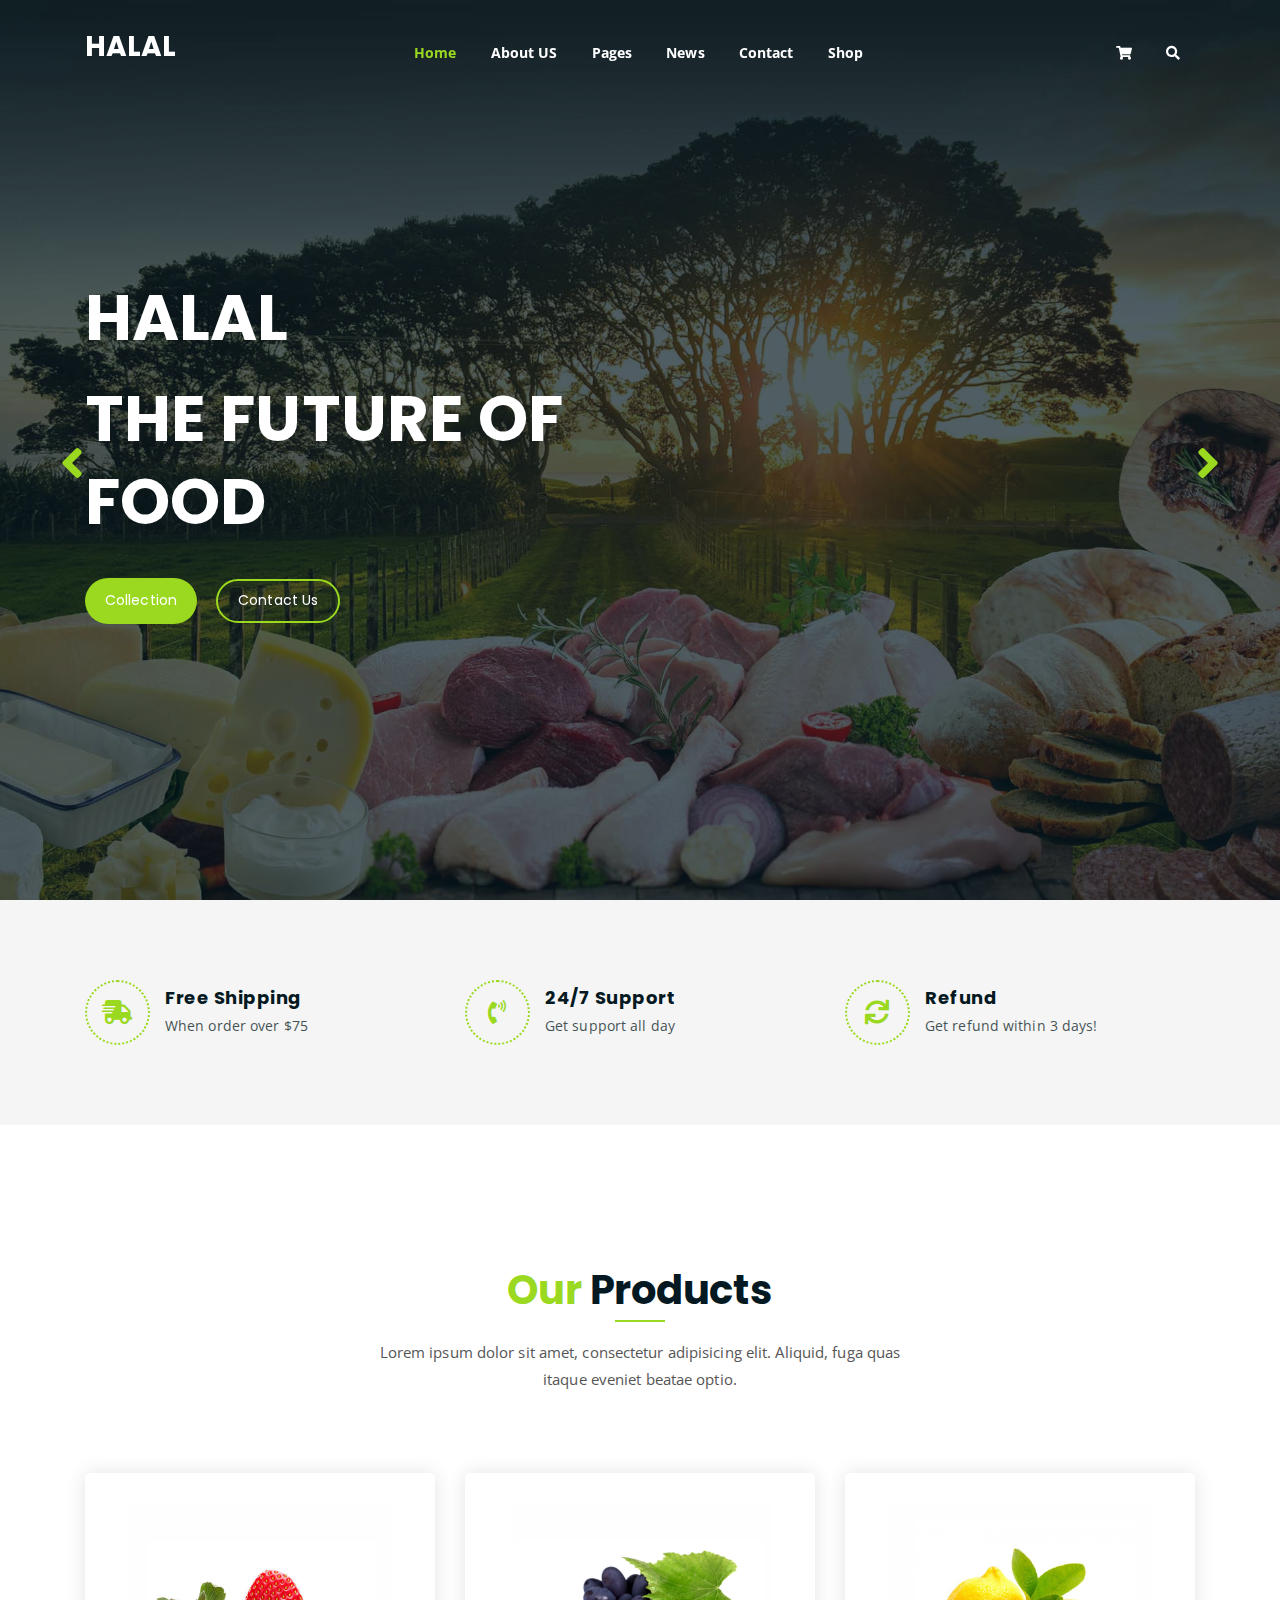
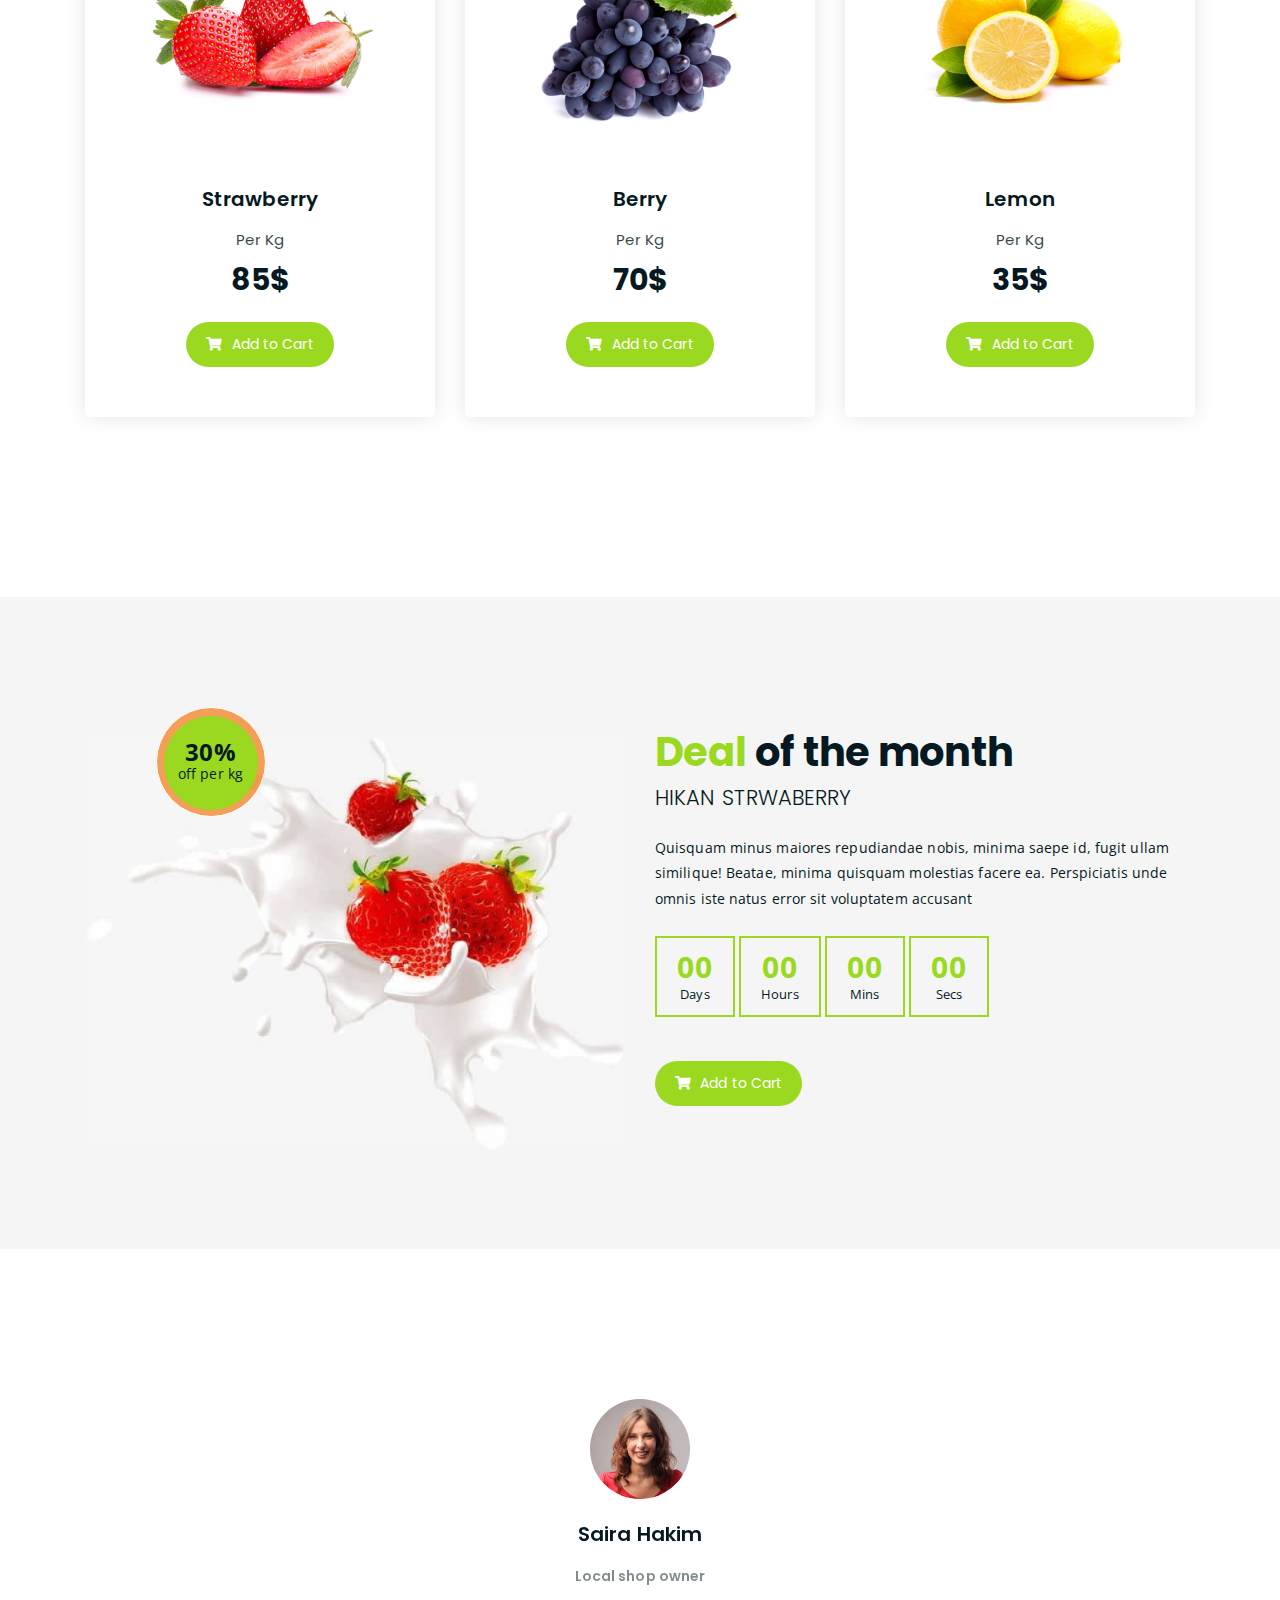
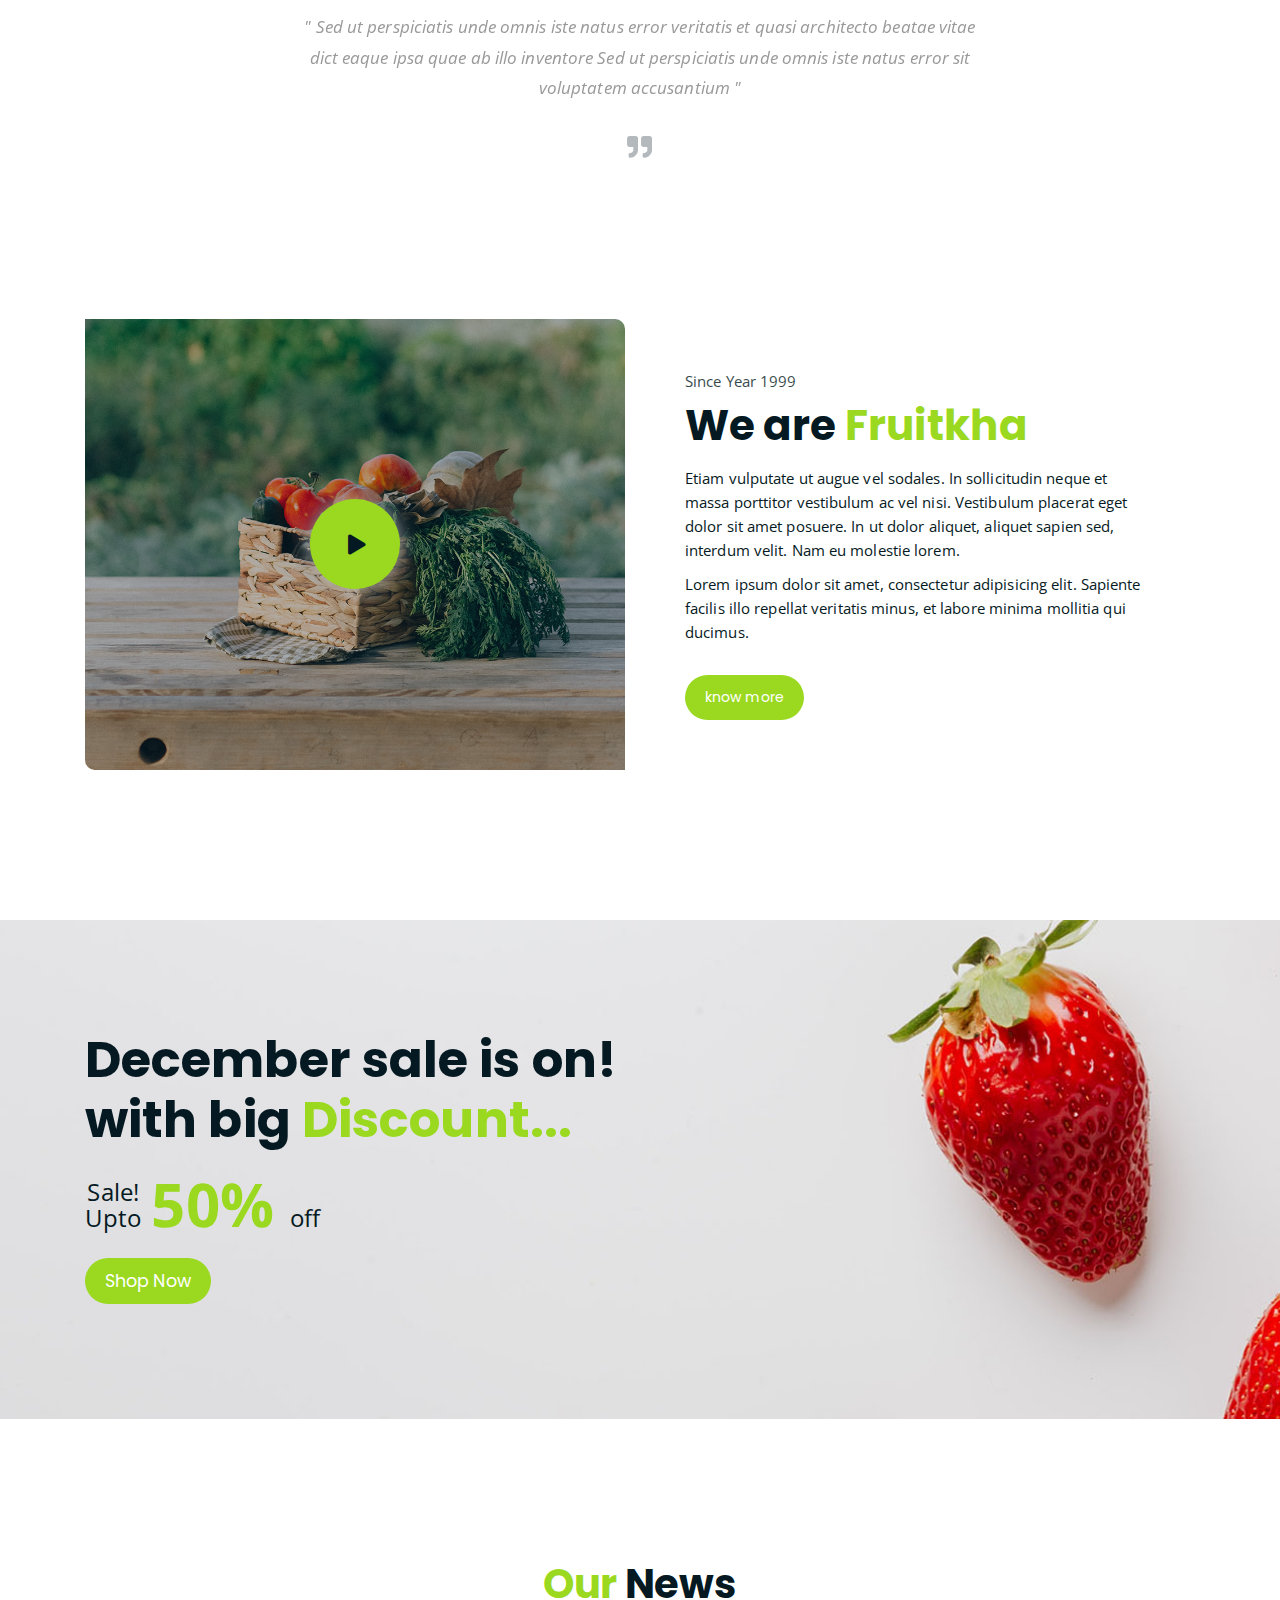
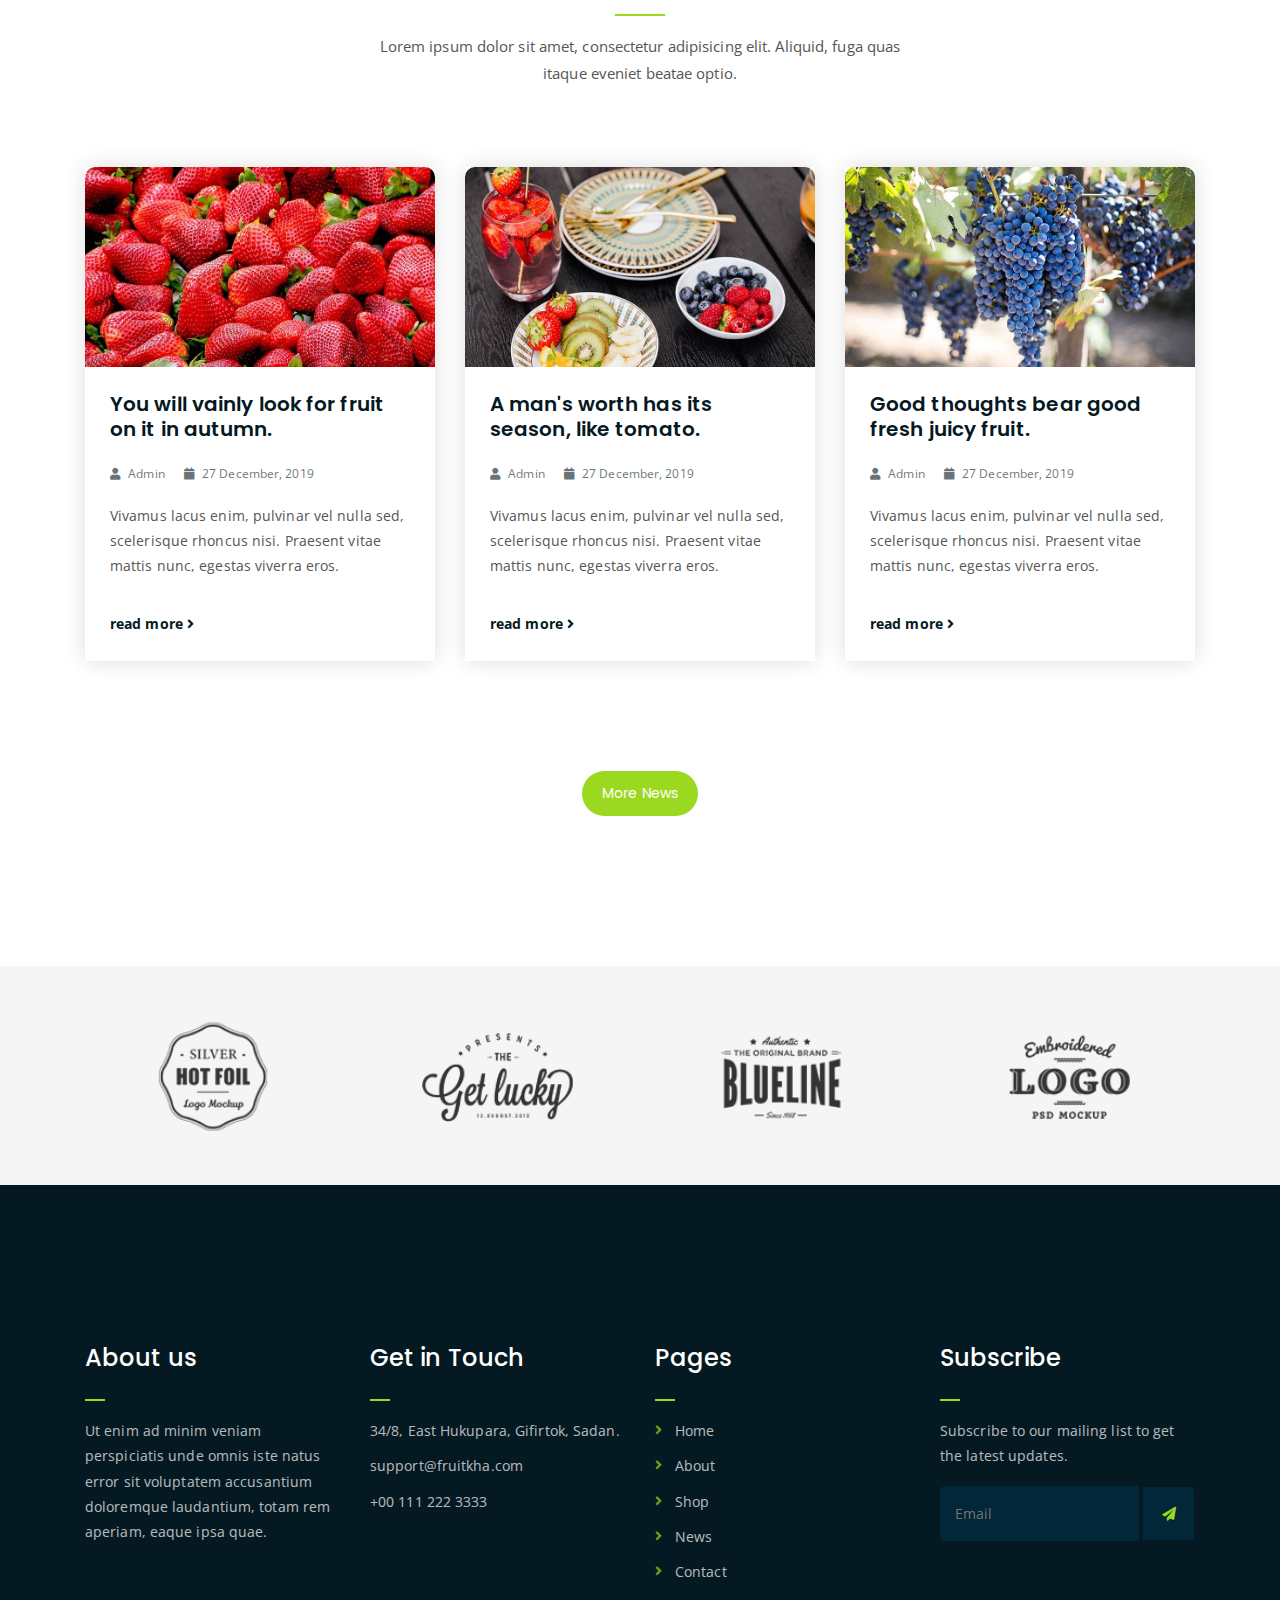
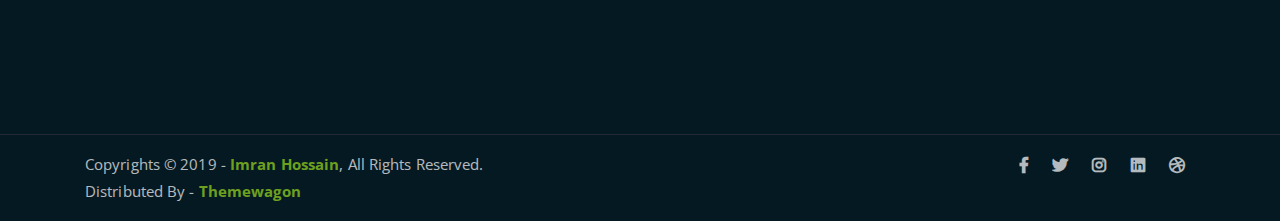
==== index.html @ 50faf957 "index changes" ====
<!DOCTYPE html>
<html lang="en">
<head>
	<meta charset="UTF-8">
	<meta http-equiv="X-UA-Compatible" content="IE=edge">
	<meta name="viewport" content="width=device-width, initial-scale=1">
	<meta name="description" content="Responsive Bootstrap4 Shop Template, Created by Imran Hossain from https://imransdesign.com/">

	<!-- title -->
	<title>ICCV</title>

	<!-- favicon -->
	<link rel="shortcut icon" type="image/png" href="assets/img/favicon.png">
	<!-- google font -->
	<link href="https://fonts.googleapis.com/css?family=Open+Sans:300,400,700" rel="stylesheet">
	<link href="https://fonts.googleapis.com/css?family=Poppins:400,700&display=swap" rel="stylesheet">
	<!-- fontawesome -->
	<link rel="stylesheet" href="assets/css/all.min.css">
	<!-- bootstrap -->
	<link rel="stylesheet" href="assets/bootstrap/css/bootstrap.min.css">
	<!-- owl carousel -->
	<link rel="stylesheet" href="assets/css/owl.carousel.css">
	<!-- magnific popup -->
	<link rel="stylesheet" href="assets/css/magnific-popup.css">
	<!-- animate css -->
	<link rel="stylesheet" href="assets/css/animate.css">
	<!-- mean menu css -->
	<link rel="stylesheet" href="assets/css/meanmenu.min.css">
	<!-- main style -->
	<link rel="stylesheet" href="assets/css/main.css">
	<!-- responsive -->
	<link rel="stylesheet" href="assets/css/responsive.css">

</head>
<body>
	
	<!--PreLoader-->
    <div class="loader">
        <div class="loader-inner">
            <div class="circle"></div>
        </div>
    </div>
    <!--PreLoader Ends-->
	
	<!-- header -->
	<div class="top-header-area" id="sticker">
		<div class="container">
			<div class="row">
				<div class="col-lg-12 col-sm-12 text-center">
					<div class="main-menu-wrap">
						<!-- logo -->
						<div class="site-logo">
							<a href="index.html">
								<!-- <img src="assets/img/logo.png" alt=""> -->
								<h3 class="text-white">HALAL</h3>
							</a>
						</div>
						<!-- logo -->

						<!-- menu start -->
						<nav class="main-menu">
							<ul>
								<li class="current-list-item"><a href="#">Home</a>
									<!-- <ul class="sub-menu">
										<li><a href="index.html">Static Home</a></li>
										<li><a href="index_2.html">Slider Home</a></li>
									</ul> -->
								</li>
								<li><a href="about.html">About US</a></li>
								<li><a href="#">Pages</a>
									<ul class="sub-menu">
										<li><a href="404.html">404 page</a></li>
										<li><a href="about.html">About</a></li>
										<li><a href="cart.html">Cart</a></li>
										<li><a href="checkout.html">Check Out</a></li>
										<li><a href="contact.html">Contact</a></li>
										<li><a href="news.html">News</a></li>
										<li><a href="shop.html">Shop</a></li>
									</ul>
								</li>
								<li><a href="news.html">News</a>
									<ul class="sub-menu">
										<li><a href="news.html">News</a></li>
										<li><a href="single-news.html">Single News</a></li>
									</ul>
								</li>
								<li><a href="contact.html">Contact</a></li>
								<li><a href="shop.html">Shop</a>
									<ul class="sub-menu">
										<li><a href="shop.html">Shop</a></li>
										<li><a href="checkout.html">Check Out</a></li>
										<li><a href="single-product.html">Single Product</a></li>
										<li><a href="cart.html">Cart</a></li>
									</ul>
								</li>
								<li>
									<div class="header-icons">
										<a class="shopping-cart" href="cart.html"><i class="fas fa-shopping-cart"></i></a>
										<a class="mobile-hide search-bar-icon" href="#"><i class="fas fa-search"></i></a>
									</div>
								</li>
							</ul>
						</nav>
						<a class="mobile-show search-bar-icon" href="#"><i class="fas fa-search"></i></a>
						<div class="mobile-menu"></div>
						<!-- menu end -->
					</div>
				</div>
			</div>
		</div>
	</div>
	<!-- end header -->
	
	<!-- search area -->
	<div class="search-area">
		<div class="container">
			<div class="row">
				<div class="col-lg-12">
					<span class="close-btn"><i class="fas fa-window-close"></i></span>
					<div class="search-bar">
						<div class="search-bar-tablecell">
							<h3>Search For:</h3>
							<input type="text" placeholder="Keywords">
							<button type="submit">Search <i class="fas fa-search"></i></button>
						</div>
					</div>
				</div>
			</div>
		</div>
	</div>
	<!-- end search area -->

	<!-- home page slider -->
	<div class="homepage-slider">
		<!-- single home slider -->
		<div class="single-homepage-slider sl1">

			<div class="container">

				<div class="row">
					<div class="col-md-12 col-lg-7 offset-lg-1 offset-xl-0">
						<div class="hero-text">
							<div class="hero-text-tablecell">
								<h1>HALAL</h1>
								<h1>THE FUTURE OF FOOD</h1>
								<div class="hero-btns">
									<a href="shop.html" class="boxed-btn"> Collection</a>
									<a href="contact.html" class="bordered-btn">Contact Us</a>
								</div>
							</div>
						</div>
					</div>
				</div>
			</div>
		</div>
		<!-- single home slider -->
		<div class="single-homepage-slider homepage-bg-2">
			<div class="container">
				<div class="row">
					<div class="col-lg-10 offset-lg-1 text-center">
						<div class="hero-text">
							<div class="hero-text-tablecell">
								<p class="subtitle">Fresh Everyday</p>
								<h1>100% Organic Collection</h1>
								<div class="hero-btns">
									<a href="shop.html" class="boxed-btn">Visit Shop</a>
									<a href="contact.html" class="bordered-btn">Contact Us</a>
								</div>
							</div>
						</div>
					</div>
				</div>
			</div>
		</div>
		<!-- single home slider -->
		<div class="single-homepage-slider homepage-bg-3">
			<div class="container">
				<div class="row">
					<div class="col-lg-10 offset-lg-1 text-right">
						<div class="hero-text">
							<div class="hero-text-tablecell">
								<p class="subtitle">Mega Sale Going On!</p>
								<h1>Get December Discount</h1>
								<div class="hero-btns">
									<a href="shop.html" class="boxed-btn">Visit Shop</a>
									<a href="contact.html" class="bordered-btn">Contact Us</a>
								</div>
							</div>
						</div>
					</div>
				</div>
			</div>
		</div>
	</div>
	<!-- end home page slider -->

	<!-- features list section -->
	<div class="list-section pt-80 pb-80">
		<div class="container">

			<div class="row">
				<div class="col-lg-4 col-md-6 mb-4 mb-lg-0">
					<div class="list-box d-flex align-items-center">
						<div class="list-icon">
							<i class="fas fa-shipping-fast"></i>
						</div>
						<div class="content">
							<h3>Free Shipping</h3>
							<p>When order over $75</p>
						</div>
					</div>
				</div>
				<div class="col-lg-4 col-md-6 mb-4 mb-lg-0">
					<div class="list-box d-flex align-items-center">
						<div class="list-icon">
							<i class="fas fa-phone-volume"></i>
						</div>
						<div class="content">
							<h3>24/7 Support</h3>
							<p>Get support all day</p>
						</div>
					</div>
				</div>
				<div class="col-lg-4 col-md-6">
					<div class="list-box d-flex justify-content-start align-items-center">
						<div class="list-icon">
							<i class="fas fa-sync"></i>
						</div>
						<div class="content">
							<h3>Refund</h3>
							<p>Get refund within 3 days!</p>
						</div>
					</div>
				</div>
			</div>

		</div>
	</div>
	<!-- end features list section -->

	<!-- product section -->
	<div class="product-section mt-150 mb-150">
		<div class="container">
			<div class="row">
				<div class="col-lg-8 offset-lg-2 text-center">
					<div class="section-title">	
						<h3><span class="orange-text">Our</span> Products</h3>
						<p>Lorem ipsum dolor sit amet, consectetur adipisicing elit. Aliquid, fuga quas itaque eveniet beatae optio.</p>
					</div>
				</div>
			</div>

			<div class="row">
				<div class="col-lg-4 col-md-6 text-center">
					<div class="single-product-item">
						<div class="product-image">
							<a href="single-product.html"><img src="assets/img/products/product-img-1.jpg" alt=""></a>
						</div>
						<h3>Strawberry</h3>
						<p class="product-price"><span>Per Kg</span> 85$ </p>
						<a href="cart.html" class="cart-btn"><i class="fas fa-shopping-cart"></i> Add to Cart</a>
					</div>
				</div>
				<div class="col-lg-4 col-md-6 text-center">
					<div class="single-product-item">
						<div class="product-image">
							<a href="single-product.html"><img src="assets/img/products/product-img-2.jpg" alt=""></a>
						</div>
						<h3>Berry</h3>
						<p class="product-price"><span>Per Kg</span> 70$ </p>
						<a href="cart.html" class="cart-btn"><i class="fas fa-shopping-cart"></i> Add to Cart</a>
					</div>
				</div>
				<div class="col-lg-4 col-md-6 offset-md-3 offset-lg-0 text-center">
					<div class="single-product-item">
						<div class="product-image">
							<a href="single-product.html"><img src="assets/img/products/product-img-3.jpg" alt=""></a>
						</div>
						<h3>Lemon</h3>
						<p class="product-price"><span>Per Kg</span> 35$ </p>
						<a href="cart.html" class="cart-btn"><i class="fas fa-shopping-cart"></i> Add to Cart</a>
					</div>
				</div>
			</div>
		</div>
	</div>
	<!-- end product section -->

	<!-- cart banner section -->
	<section class="cart-banner pt-100 pb-100">
    	<div class="container">
        	<div class="row clearfix">
            	<!--Image Column-->
            	<div class="image-column col-lg-6">
                	<div class="image">
                    	<div class="price-box">
                        	<div class="inner-price">
                                <span class="price">
                                    <strong>30%</strong> <br> off per kg
                                </span>
                            </div>
                        </div>
                    	<img src="assets/img/a.jpg" alt="">
                    </div>
                </div>
                <!--Content Column-->
                <div class="content-column col-lg-6">
					<h3><span class="orange-text">Deal</span> of the month</h3>
                    <h4>Hikan Strwaberry</h4>
                    <div class="text">Quisquam minus maiores repudiandae nobis, minima saepe id, fugit ullam similique! Beatae, minima quisquam molestias facere ea. Perspiciatis unde omnis iste natus error sit voluptatem accusant</div>
                    <!--Countdown Timer-->
                    <div class="time-counter"><div class="time-countdown clearfix" data-countdown="2020/2/01"><div class="counter-column"><div class="inner"><span class="count">00</span>Days</div></div> <div class="counter-column"><div class="inner"><span class="count">00</span>Hours</div></div>  <div class="counter-column"><div class="inner"><span class="count">00</span>Mins</div></div>  <div class="counter-column"><div class="inner"><span class="count">00</span>Secs</div></div></div></div>
                	<a href="cart.html" class="cart-btn mt-3"><i class="fas fa-shopping-cart"></i> Add to Cart</a>
                </div>
            </div>
        </div>
    </section>
    <!-- end cart banner section -->

	<!-- testimonail-section -->
	<div class="testimonail-section mt-150 mb-150">
		<div class="container">
			<div class="row">
				<div class="col-lg-10 offset-lg-1 text-center">
					<div class="testimonial-sliders">
						<div class="single-testimonial-slider">
							<div class="client-avater">
								<img src="assets/img/avaters/avatar1.png" alt="">
							</div>
							<div class="client-meta">
								<h3>Saira Hakim <span>Local shop owner</span></h3>
								<p class="testimonial-body">
									" Sed ut perspiciatis unde omnis iste natus error veritatis et  quasi architecto beatae vitae dict eaque ipsa quae ab illo inventore Sed ut perspiciatis unde omnis iste natus error sit voluptatem accusantium "
								</p>
								<div class="last-icon">
									<i class="fas fa-quote-right"></i>
								</div>
							</div>
						</div>
						<div class="single-testimonial-slider">
							<div class="client-avater">
								<img src="assets/img/avaters/avatar2.png" alt="">
							</div>
							<div class="client-meta">
								<h3>David Niph <span>Local shop owner</span></h3>
								<p class="testimonial-body">
									" Sed ut perspiciatis unde omnis iste natus error veritatis et  quasi architecto beatae vitae dict eaque ipsa quae ab illo inventore Sed ut perspiciatis unde omnis iste natus error sit voluptatem accusantium "
								</p>
								<div class="last-icon">
									<i class="fas fa-quote-right"></i>
								</div>
							</div>
						</div>
						<div class="single-testimonial-slider">
							<div class="client-avater">
								<img src="assets/img/avaters/avatar3.png" alt="">
							</div>
							<div class="client-meta">
								<h3>Jacob Sikim <span>Local shop owner</span></h3>
								<p class="testimonial-body">
									" Sed ut perspiciatis unde omnis iste natus error veritatis et  quasi architecto beatae vitae dict eaque ipsa quae ab illo inventore Sed ut perspiciatis unde omnis iste natus error sit voluptatem accusantium "
								</p>
								<div class="last-icon">
									<i class="fas fa-quote-right"></i>
								</div>
							</div>
						</div>
					</div>
				</div>
			</div>
		</div>
	</div>
	<!-- end testimonail-section -->
	
	<!-- advertisement section -->
	<div class="abt-section mb-150">
		<div class="container">
			<div class="row">
				<div class="col-lg-6 col-md-12">
					<div class="abt-bg">
						<a href="https://www.youtube.com/watch?v=DBLlFWYcIGQ" class="video-play-btn popup-youtube"><i class="fas fa-play"></i></a>
					</div>
				</div>
				<div class="col-lg-6 col-md-12">
					<div class="abt-text">
						<p class="top-sub">Since Year 1999</p>
						<h2>We are <span class="orange-text">Fruitkha</span></h2>
						<p>Etiam vulputate ut augue vel sodales. In sollicitudin neque et massa porttitor vestibulum ac vel nisi. Vestibulum placerat eget dolor sit amet posuere. In ut dolor aliquet, aliquet sapien sed, interdum velit. Nam eu molestie lorem.</p>
						<p>Lorem ipsum dolor sit amet, consectetur adipisicing elit. Sapiente facilis illo repellat veritatis minus, et labore minima mollitia qui ducimus.</p>
						<a href="about.html" class="boxed-btn mt-4">know more</a>
					</div>
				</div>
			</div>
		</div>
	</div>
	<!-- end advertisement section -->
	
	<!-- shop banner -->
	<section class="shop-banner">
    	<div class="container">
        	<h3>December sale is on! <br> with big <span class="orange-text">Discount...</span></h3>
            <div class="sale-percent"><span>Sale! <br> Upto</span>50% <span>off</span></div>
            <a href="shop.html" class="cart-btn btn-lg">Shop Now</a>
        </div>
    </section>
	<!-- end shop banner -->

	<!-- latest news -->
	<div class="latest-news pt-150 pb-150">
		<div class="container">

			<div class="row">
				<div class="col-lg-8 offset-lg-2 text-center">
					<div class="section-title">	
						<h3><span class="orange-text">Our</span> News</h3>
						<p>Lorem ipsum dolor sit amet, consectetur adipisicing elit. Aliquid, fuga quas itaque eveniet beatae optio.</p>
					</div>
				</div>
			</div>

			<div class="row">
				<div class="col-lg-4 col-md-6">
					<div class="single-latest-news">
						<a href="single-news.html"><div class="latest-news-bg news-bg-1"></div></a>
						<div class="news-text-box">
							<h3><a href="single-news.html">You will vainly look for fruit on it in autumn.</a></h3>
							<p class="blog-meta">
								<span class="author"><i class="fas fa-user"></i> Admin</span>
								<span class="date"><i class="fas fa-calendar"></i> 27 December, 2019</span>
							</p>
							<p class="excerpt">Vivamus lacus enim, pulvinar vel nulla sed, scelerisque rhoncus nisi. Praesent vitae mattis nunc, egestas viverra eros.</p>
							<a href="single-news.html" class="read-more-btn">read more <i class="fas fa-angle-right"></i></a>
						</div>
					</div>
				</div>
				<div class="col-lg-4 col-md-6">
					<div class="single-latest-news">
						<a href="single-news.html"><div class="latest-news-bg news-bg-2"></div></a>
						<div class="news-text-box">
							<h3><a href="single-news.html">A man's worth has its season, like tomato.</a></h3>
							<p class="blog-meta">
								<span class="author"><i class="fas fa-user"></i> Admin</span>
								<span class="date"><i class="fas fa-calendar"></i> 27 December, 2019</span>
							</p>
							<p class="excerpt">Vivamus lacus enim, pulvinar vel nulla sed, scelerisque rhoncus nisi. Praesent vitae mattis nunc, egestas viverra eros.</p>
							<a href="single-news.html" class="read-more-btn">read more <i class="fas fa-angle-right"></i></a>
						</div>
					</div>
				</div>
				<div class="col-lg-4 col-md-6 offset-md-3 offset-lg-0">
					<div class="single-latest-news">
						<a href="single-news.html"><div class="latest-news-bg news-bg-3"></div></a>
						<div class="news-text-box">
							<h3><a href="single-news.html">Good thoughts bear good fresh juicy fruit.</a></h3>
							<p class="blog-meta">
								<span class="author"><i class="fas fa-user"></i> Admin</span>
								<span class="date"><i class="fas fa-calendar"></i> 27 December, 2019</span>
							</p>
							<p class="excerpt">Vivamus lacus enim, pulvinar vel nulla sed, scelerisque rhoncus nisi. Praesent vitae mattis nunc, egestas viverra eros.</p>
							<a href="single-news.html" class="read-more-btn">read more <i class="fas fa-angle-right"></i></a>
						</div>
					</div>
				</div>
			</div>
			<div class="row">
				<div class="col-lg-12 text-center">
					<a href="news.html" class="boxed-btn">More News</a>
				</div>
			</div>
		</div>
	</div>
	<!-- end latest news -->

	<!-- logo carousel -->
	<div class="logo-carousel-section">
		<div class="container">
			<div class="row">
				<div class="col-lg-12">
					<div class="logo-carousel-inner">
						<div class="single-logo-item">
							<img src="assets/img/company-logos/1.png" alt="">
						</div>
						<div class="single-logo-item">
							<img src="assets/img/company-logos/2.png" alt="">
						</div>
						<div class="single-logo-item">
							<img src="assets/img/company-logos/3.png" alt="">
						</div>
						<div class="single-logo-item">
							<img src="assets/img/company-logos/4.png" alt="">
						</div>
						<div class="single-logo-item">
							<img src="assets/img/company-logos/5.png" alt="">
						</div>
					</div>
				</div>
			</div>
		</div>
	</div>
	<!-- end logo carousel -->

	<!-- footer -->
	<div class="footer-area">
		<div class="container">
			<div class="row">
				<div class="col-lg-3 col-md-6">
					<div class="footer-box about-widget">
						<h2 class="widget-title">About us</h2>
						<p>Ut enim ad minim veniam perspiciatis unde omnis iste natus error sit voluptatem accusantium doloremque laudantium, totam rem aperiam, eaque ipsa quae.</p>
					</div>
				</div>
				<div class="col-lg-3 col-md-6">
					<div class="footer-box get-in-touch">
						<h2 class="widget-title">Get in Touch</h2>
						<ul>
							<li>34/8, East Hukupara, Gifirtok, Sadan.</li>
							<li>support@fruitkha.com</li>
							<li>+00 111 222 3333</li>
						</ul>
					</div>
				</div>
				<div class="col-lg-3 col-md-6">
					<div class="footer-box pages">
						<h2 class="widget-title">Pages</h2>
						<ul>
							<li><a href="index.html">Home</a></li>
							<li><a href="about.html">About</a></li>
							<li><a href="services.html">Shop</a></li>
							<li><a href="news.html">News</a></li>
							<li><a href="contact.html">Contact</a></li>
						</ul>
					</div>
				</div>
				<div class="col-lg-3 col-md-6">
					<div class="footer-box subscribe">
						<h2 class="widget-title">Subscribe</h2>
						<p>Subscribe to our mailing list to get the latest updates.</p>
						<form action="index.html">
							<input type="email" placeholder="Email">
							<button type="submit"><i class="fas fa-paper-plane"></i></button>
						</form>
					</div>
				</div>
			</div>
		</div>
	</div>
	<!-- end footer -->
	
	<!-- copyright -->
	<div class="copyright">
		<div class="container">
			<div class="row">
				<div class="col-lg-6 col-md-12">
					<p>Copyrights &copy; 2019 - <a href="https://imransdesign.com/">Imran Hossain</a>,  All Rights Reserved.<br>
						Distributed By - <a href="https://themewagon.com/">Themewagon</a>
					</p>
				</div>
				<div class="col-lg-6 text-right col-md-12">
					<div class="social-icons">
						<ul>
							<li><a href="#" target="_blank"><i class="fab fa-facebook-f"></i></a></li>
							<li><a href="#" target="_blank"><i class="fab fa-twitter"></i></a></li>
							<li><a href="#" target="_blank"><i class="fab fa-instagram"></i></a></li>
							<li><a href="#" target="_blank"><i class="fab fa-linkedin"></i></a></li>
							<li><a href="#" target="_blank"><i class="fab fa-dribbble"></i></a></li>
						</ul>
					</div>
				</div>
			</div>
		</div>
	</div>
	<!-- end copyright -->
	
	<!-- jquery -->
	<script src="assets/js/jquery-1.11.3.min.js"></script>
	<!-- bootstrap -->
	<script src="assets/bootstrap/js/bootstrap.min.js"></script>
	<!-- count down -->
	<script src="assets/js/jquery.countdown.js"></script>
	<!-- isotope -->
	<script src="assets/js/jquery.isotope-3.0.6.min.js"></script>
	<!-- waypoints -->
	<script src="assets/js/waypoints.js"></script>
	<!-- owl carousel -->
	<script src="assets/js/owl.carousel.min.js"></script>
	<!-- magnific popup -->
	<script src="assets/js/jquery.magnific-popup.min.js"></script>
	<!-- mean menu -->
	<script src="assets/js/jquery.meanmenu.min.js"></script>
	<!-- sticker js -->
	<script src="assets/js/sticker.js"></script>
	<!-- main js -->
	<script src="assets/js/main.js"></script>

</body>
</html>
---- assets/css/all.min.css ----
.fa,.fab,.fal,.far,.fas{-moz-osx-font-smoothing:grayscale;-webkit-font-smoothing:antialiased;display:inline-block;font-style:normal;font-variant:normal;text-rendering:auto;line-height:1}.fa-lg{font-size:1.33333em;line-height:.75em;vertical-align:-.0667em}.fa-xs{font-size:.75em}.fa-sm{font-size:.875em}.fa-1x{font-size:1em}.fa-2x{font-size:2em}.fa-3x{font-size:3em}.fa-4x{font-size:4em}.fa-5x{font-size:5em}.fa-6x{font-size:6em}.fa-7x{font-size:7em}.fa-8x{font-size:8em}.fa-9x{font-size:9em}.fa-10x{font-size:10em}.fa-fw{text-align:center;width:1.25em}.fa-ul{list-style-type:none;margin-left:2.5em;padding-left:0}.fa-ul>li{position:relative}.fa-li{left:-2em;position:absolute;text-align:center;width:2em;line-height:inherit}.fa-border{border:.08em solid #eee;border-radius:.1em;padding:.2em .25em .15em}.fa-pull-left{float:left}.fa-pull-right{float:right}.fa.fa-pull-left,.fab.fa-pull-left,.fal.fa-pull-left,.far.fa-pull-left,.fas.fa-pull-left{margin-right:.3em}.fa.fa-pull-right,.fab.fa-pull-right,.fal.fa-pull-right,.far.fa-pull-right,.fas.fa-pull-right{margin-left:.3em}.fa-spin{animation:fa-spin 2s infinite linear}.fa-pulse{animation:fa-spin 1s infinite steps(8)}@keyframes fa-spin{0%{transform:rotate(0deg)}to{transform:rotate(1turn)}}.fa-rotate-90{-ms-filter:"progid:DXImageTransform.Microsoft.BasicImage(rotation=1)";transform:rotate(90deg)}.fa-rotate-180{-ms-filter:"progid:DXImageTransform.Microsoft.BasicImage(rotation=2)";transform:rotate(180deg)}.fa-rotate-270{-ms-filter:"progid:DXImageTransform.Microsoft.BasicImage(rotation=3)";transform:rotate(270deg)}.fa-flip-horizontal{-ms-filter:"progid:DXImageTransform.Microsoft.BasicImage(rotation=0, mirror=1)";transform:scaleX(-1)}.fa-flip-vertical{transform:scaleY(-1)}.fa-flip-horizontal.fa-flip-vertical,.fa-flip-vertical{-ms-filter:"progid:DXImageTransform.Microsoft.BasicImage(rotation=2, mirror=1)"}.fa-flip-horizontal.fa-flip-vertical{transform:scale(-1)}:root .fa-flip-horizontal,:root .fa-flip-vertical,:root .fa-rotate-90,:root .fa-rotate-180,:root .fa-rotate-270{filter:none}.fa-stack{display:inline-block;height:2em;line-height:2em;position:relative;vertical-align:middle;width:2.5em}.fa-stack-1x,.fa-stack-2x{left:0;position:absolute;text-align:center;width:100%}.fa-stack-1x{line-height:inherit}.fa-stack-2x{font-size:2em}.fa-inverse{color:#fff}.fa-500px:before{content:"\f26e"}.fa-accessible-icon:before{content:"\f368"}.fa-accusoft:before{content:"\f369"}.fa-acquisitions-incorporated:before{content:"\f6af"}.fa-ad:before{content:"\f641"}.fa-address-book:before{content:"\f2b9"}.fa-address-card:before{content:"\f2bb"}.fa-adjust:before{content:"\f042"}.fa-adn:before{content:"\f170"}.fa-adobe:before{content:"\f778"}.fa-adversal:before{content:"\f36a"}.fa-affiliatetheme:before{content:"\f36b"}.fa-air-freshener:before{content:"\f5d0"}.fa-algolia:before{content:"\f36c"}.fa-align-center:before{content:"\f037"}.fa-align-justify:before{content:"\f039"}.fa-align-left:before{content:"\f036"}.fa-align-right:before{content:"\f038"}.fa-alipay:before{content:"\f642"}.fa-allergies:before{content:"\f461"}.fa-amazon:before{content:"\f270"}.fa-amazon-pay:before{content:"\f42c"}.fa-ambulance:before{content:"\f0f9"}.fa-american-sign-language-interpreting:before{content:"\f2a3"}.fa-amilia:before{content:"\f36d"}.fa-anchor:before{content:"\f13d"}.fa-android:before{content:"\f17b"}.fa-angellist:before{content:"\f209"}.fa-angle-double-down:before{content:"\f103"}.fa-angle-double-left:before{content:"\f100"}.fa-angle-double-right:before{content:"\f101"}.fa-angle-double-up:before{content:"\f102"}.fa-angle-down:before{content:"\f107"}.fa-angle-left:before{content:"\f104"}.fa-angle-right:before{content:"\f105"}.fa-angle-up:before{content:"\f106"}.fa-angry:before{content:"\f556"}.fa-angrycreative:before{content:"\f36e"}.fa-angular:before{content:"\f420"}.fa-ankh:before{content:"\f644"}.fa-app-store:before{content:"\f36f"}.fa-app-store-ios:before{content:"\f370"}.fa-apper:before{content:"\f371"}.fa-apple:before{content:"\f179"}.fa-apple-alt:before{content:"\f5d1"}.fa-apple-pay:before{content:"\f415"}.fa-archive:before{content:"\f187"}.fa-archway:before{content:"\f557"}.fa-arrow-alt-circle-down:before{content:"\f358"}.fa-arrow-alt-circle-left:before{content:"\f359"}.fa-arrow-alt-circle-right:before{content:"\f35a"}.fa-arrow-alt-circle-up:before{content:"\f35b"}.fa-arrow-circle-down:before{content:"\f0ab"}.fa-arrow-circle-left:before{content:"\f0a8"}.fa-arrow-circle-right:before{content:"\f0a9"}.fa-arrow-circle-up:before{content:"\f0aa"}.fa-arrow-down:before{content:"\f063"}.fa-arrow-left:before{content:"\f060"}.fa-arrow-right:before{content:"\f061"}.fa-arrow-up:before{content:"\f062"}.fa-arrows-alt:before{content:"\f0b2"}.fa-arrows-alt-h:before{content:"\f337"}.fa-arrows-alt-v:before{content:"\f338"}.fa-artstation:before{content:"\f77a"}.fa-assistive-listening-systems:before{content:"\f2a2"}.fa-asterisk:before{content:"\f069"}.fa-asymmetrik:before{content:"\f372"}.fa-at:before{content:"\f1fa"}.fa-atlas:before{content:"\f558"}.fa-atlassian:before{content:"\f77b"}.fa-atom:before{content:"\f5d2"}.fa-audible:before{content:"\f373"}.fa-audio-description:before{content:"\f29e"}.fa-autoprefixer:before{content:"\f41c"}.fa-avianex:before{content:"\f374"}.fa-aviato:before{content:"\f421"}.fa-award:before{content:"\f559"}.fa-aws:before{content:"\f375"}.fa-baby:before{content:"\f77c"}.fa-baby-carriage:before{content:"\f77d"}.fa-backspace:before{content:"\f55a"}.fa-backward:before{content:"\f04a"}.fa-balance-scale:before{content:"\f24e"}.fa-ban:before{content:"\f05e"}.fa-band-aid:before{content:"\f462"}.fa-bandcamp:before{content:"\f2d5"}.fa-barcode:before{content:"\f02a"}.fa-bars:before{content:"\f0c9"}.fa-baseball-ball:before{content:"\f433"}.fa-basketball-ball:before{content:"\f434"}.fa-bath:before{content:"\f2cd"}.fa-battery-empty:before{content:"\f244"}.fa-battery-full:before{content:"\f240"}.fa-battery-half:before{content:"\f242"}.fa-battery-quarter:before{content:"\f243"}.fa-battery-three-quarters:before{content:"\f241"}.fa-bed:before{content:"\f236"}.fa-beer:before{content:"\f0fc"}.fa-behance:before{content:"\f1b4"}.fa-behance-square:before{content:"\f1b5"}.fa-bell:before{content:"\f0f3"}.fa-bell-slash:before{content:"\f1f6"}.fa-bezier-curve:before{content:"\f55b"}.fa-bible:before{content:"\f647"}.fa-bicycle:before{content:"\f206"}.fa-bimobject:before{content:"\f378"}.fa-binoculars:before{content:"\f1e5"}.fa-biohazard:before{content:"\f780"}.fa-birthday-cake:before{content:"\f1fd"}.fa-bitbucket:before{content:"\f171"}.fa-bitcoin:before{content:"\f379"}.fa-bity:before{content:"\f37a"}.fa-black-tie:before{content:"\f27e"}.fa-blackberry:before{content:"\f37b"}.fa-blender:before{content:"\f517"}.fa-blender-phone:before{content:"\f6b6"}.fa-blind:before{content:"\f29d"}.fa-blog:before{content:"\f781"}.fa-blogger:before{content:"\f37c"}.fa-blogger-b:before{content:"\f37d"}.fa-bluetooth:before{content:"\f293"}.fa-bluetooth-b:before{content:"\f294"}.fa-bold:before{content:"\f032"}.fa-bolt:before{content:"\f0e7"}.fa-bomb:before{content:"\f1e2"}.fa-bone:before{content:"\f5d7"}.fa-bong:before{content:"\f55c"}.fa-book:before{content:"\f02d"}.fa-book-dead:before{content:"\f6b7"}.fa-book-open:before{content:"\f518"}.fa-book-reader:before{content:"\f5da"}.fa-bookmark:before{content:"\f02e"}.fa-bowling-ball:before{content:"\f436"}.fa-box:before{content:"\f466"}.fa-box-open:before{content:"\f49e"}.fa-boxes:before{content:"\f468"}.fa-braille:before{content:"\f2a1"}.fa-brain:before{content:"\f5dc"}.fa-briefcase:before{content:"\f0b1"}.fa-briefcase-medical:before{content:"\f469"}.fa-broadcast-tower:before{content:"\f519"}.fa-broom:before{content:"\f51a"}.fa-brush:before{content:"\f55d"}.fa-btc:before{content:"\f15a"}.fa-bug:before{content:"\f188"}.fa-building:before{content:"\f1ad"}.fa-bullhorn:before{content:"\f0a1"}.fa-bullseye:before{content:"\f140"}.fa-burn:before{content:"\f46a"}.fa-buromobelexperte:before{content:"\f37f"}.fa-bus:before{content:"\f207"}.fa-bus-alt:before{content:"\f55e"}.fa-business-time:before{content:"\f64a"}.fa-buysellads:before{content:"\f20d"}.fa-calculator:before{content:"\f1ec"}.fa-calendar:before{content:"\f133"}.fa-calendar-alt:before{content:"\f073"}.fa-calendar-check:before{content:"\f274"}.fa-calendar-day:before{content:"\f783"}.fa-calendar-minus:before{content:"\f272"}.fa-calendar-plus:before{content:"\f271"}.fa-calendar-times:before{content:"\f273"}.fa-calendar-week:before{content:"\f784"}.fa-camera:before{content:"\f030"}.fa-camera-retro:before{content:"\f083"}.fa-campground:before{content:"\f6bb"}.fa-canadian-maple-leaf:before{content:"\f785"}.fa-candy-cane:before{content:"\f786"}.fa-cannabis:before{content:"\f55f"}.fa-capsules:before{content:"\f46b"}.fa-car:before{content:"\f1b9"}.fa-car-alt:before{content:"\f5de"}.fa-car-battery:before{content:"\f5df"}.fa-car-crash:before{content:"\f5e1"}.fa-car-side:before{content:"\f5e4"}.fa-caret-down:before{content:"\f0d7"}.fa-caret-left:before{content:"\f0d9"}.fa-caret-right:before{content:"\f0da"}.fa-caret-square-down:before{content:"\f150"}.fa-caret-square-left:before{content:"\f191"}.fa-caret-square-right:before{content:"\f152"}.fa-caret-square-up:before{content:"\f151"}.fa-caret-up:before{content:"\f0d8"}.fa-carrot:before{content:"\f787"}.fa-cart-arrow-down:before{content:"\f218"}.fa-cart-plus:before{content:"\f217"}.fa-cash-register:before{content:"\f788"}.fa-cat:before{content:"\f6be"}.fa-cc-amazon-pay:before{content:"\f42d"}.fa-cc-amex:before{content:"\f1f3"}.fa-cc-apple-pay:before{content:"\f416"}.fa-cc-diners-club:before{content:"\f24c"}.fa-cc-discover:before{content:"\f1f2"}.fa-cc-jcb:before{content:"\f24b"}.fa-cc-mastercard:before{content:"\f1f1"}.fa-cc-paypal:before{content:"\f1f4"}.fa-cc-stripe:before{content:"\f1f5"}.fa-cc-visa:before{content:"\f1f0"}.fa-centercode:before{content:"\f380"}.fa-centos:before{content:"\f789"}.fa-certificate:before{content:"\f0a3"}.fa-chair:before{content:"\f6c0"}.fa-chalkboard:before{content:"\f51b"}.fa-chalkboard-teacher:before{content:"\f51c"}.fa-charging-station:before{content:"\f5e7"}.fa-chart-area:before{content:"\f1fe"}.fa-chart-bar:before{content:"\f080"}.fa-chart-line:before{content:"\f201"}.fa-chart-pie:before{content:"\f200"}.fa-check:before{content:"\f00c"}.fa-check-circle:before{content:"\f058"}.fa-check-double:before{content:"\f560"}.fa-check-square:before{content:"\f14a"}.fa-chess:before{content:"\f439"}.fa-chess-bishop:before{content:"\f43a"}.fa-chess-board:before{content:"\f43c"}.fa-chess-king:before{content:"\f43f"}.fa-chess-knight:before{content:"\f441"}.fa-chess-pawn:before{content:"\f443"}.fa-chess-queen:before{content:"\f445"}.fa-chess-rook:before{content:"\f447"}.fa-chevron-circle-down:before{content:"\f13a"}.fa-chevron-circle-left:before{content:"\f137"}.fa-chevron-circle-right:before{content:"\f138"}.fa-chevron-circle-up:before{content:"\f139"}.fa-chevron-down:before{content:"\f078"}.fa-chevron-left:before{content:"\f053"}.fa-chevron-right:before{content:"\f054"}.fa-chevron-up:before{content:"\f077"}.fa-child:before{content:"\f1ae"}.fa-chrome:before{content:"\f268"}.fa-church:before{content:"\f51d"}.fa-circle:before{content:"\f111"}.fa-circle-notch:before{content:"\f1ce"}.fa-city:before{content:"\f64f"}.fa-clipboard:before{content:"\f328"}.fa-clipboard-check:before{content:"\f46c"}.fa-clipboard-list:before{content:"\f46d"}.fa-clock:before{content:"\f017"}.fa-clone:before{content:"\f24d"}.fa-closed-captioning:before{content:"\f20a"}.fa-cloud:before{content:"\f0c2"}.fa-cloud-download-alt:before{content:"\f381"}.fa-cloud-meatball:before{content:"\f73b"}.fa-cloud-moon:before{content:"\f6c3"}.fa-cloud-moon-rain:before{content:"\f73c"}.fa-cloud-rain:before{content:"\f73d"}.fa-cloud-showers-heavy:before{content:"\f740"}.fa-cloud-sun:before{content:"\f6c4"}.fa-cloud-sun-rain:before{content:"\f743"}.fa-cloud-upload-alt:before{content:"\f382"}.fa-cloudscale:before{content:"\f383"}.fa-cloudsmith:before{content:"\f384"}.fa-cloudversify:before{content:"\f385"}.fa-cocktail:before{content:"\f561"}.fa-code:before{content:"\f121"}.fa-code-branch:before{content:"\f126"}.fa-codepen:before{content:"\f1cb"}.fa-codiepie:before{content:"\f284"}.fa-coffee:before{content:"\f0f4"}.fa-cog:before{content:"\f013"}.fa-cogs:before{content:"\f085"}.fa-coins:before{content:"\f51e"}.fa-columns:before{content:"\f0db"}.fa-comment:before{content:"\f075"}.fa-comment-alt:before{content:"\f27a"}.fa-comment-dollar:before{content:"\f651"}.fa-comment-dots:before{content:"\f4ad"}.fa-comment-slash:before{content:"\f4b3"}.fa-comments:before{content:"\f086"}.fa-comments-dollar:before{content:"\f653"}.fa-compact-disc:before{content:"\f51f"}.fa-compass:before{content:"\f14e"}.fa-compress:before{content:"\f066"}.fa-compress-arrows-alt:before{content:"\f78c"}.fa-concierge-bell:before{content:"\f562"}.fa-confluence:before{content:"\f78d"}.fa-connectdevelop:before{content:"\f20e"}.fa-contao:before{content:"\f26d"}.fa-cookie:before{content:"\f563"}.fa-cookie-bite:before{content:"\f564"}.fa-copy:before{content:"\f0c5"}.fa-copyright:before{content:"\f1f9"}.fa-couch:before{content:"\f4b8"}.fa-cpanel:before{content:"\f388"}.fa-creative-commons:before{content:"\f25e"}.fa-creative-commons-by:before{content:"\f4e7"}.fa-creative-commons-nc:before{content:"\f4e8"}.fa-creative-commons-nc-eu:before{content:"\f4e9"}.fa-creative-commons-nc-jp:before{content:"\f4ea"}.fa-creative-commons-nd:before{content:"\f4eb"}.fa-creative-commons-pd:before{content:"\f4ec"}.fa-creative-commons-pd-alt:before{content:"\f4ed"}.fa-creative-commons-remix:before{content:"\f4ee"}.fa-creative-commons-sa:before{content:"\f4ef"}.fa-creative-commons-sampling:before{content:"\f4f0"}.fa-creative-commons-sampling-plus:before{content:"\f4f1"}.fa-creative-commons-share:before{content:"\f4f2"}.fa-creative-commons-zero:before{content:"\f4f3"}.fa-credit-card:before{content:"\f09d"}.fa-critical-role:before{content:"\f6c9"}.fa-crop:before{content:"\f125"}.fa-crop-alt:before{content:"\f565"}.fa-cross:before{content:"\f654"}.fa-crosshairs:before{content:"\f05b"}.fa-crow:before{content:"\f520"}.fa-crown:before{content:"\f521"}.fa-css3:before{content:"\f13c"}.fa-css3-alt:before{content:"\f38b"}.fa-cube:before{content:"\f1b2"}.fa-cubes:before{content:"\f1b3"}.fa-cut:before{content:"\f0c4"}.fa-cuttlefish:before{content:"\f38c"}.fa-d-and-d:before{content:"\f38d"}.fa-d-and-d-beyond:before{content:"\f6ca"}.fa-dashcube:before{content:"\f210"}.fa-database:before{content:"\f1c0"}.fa-deaf:before{content:"\f2a4"}.fa-delicious:before{content:"\f1a5"}.fa-democrat:before{content:"\f747"}.fa-deploydog:before{content:"\f38e"}.fa-deskpro:before{content:"\f38f"}.fa-desktop:before{content:"\f108"}.fa-dev:before{content:"\f6cc"}.fa-deviantart:before{content:"\f1bd"}.fa-dharmachakra:before{content:"\f655"}.fa-dhl:before{content:"\f790"}.fa-diagnoses:before{content:"\f470"}.fa-diaspora:before{content:"\f791"}.fa-dice:before{content:"\f522"}.fa-dice-d20:before{content:"\f6cf"}.fa-dice-d6:before{content:"\f6d1"}.fa-dice-five:before{content:"\f523"}.fa-dice-four:before{content:"\f524"}.fa-dice-one:before{content:"\f525"}.fa-dice-six:before{content:"\f526"}.fa-dice-three:before{content:"\f527"}.fa-dice-two:before{content:"\f528"}.fa-digg:before{content:"\f1a6"}.fa-digital-ocean:before{content:"\f391"}.fa-digital-tachograph:before{content:"\f566"}.fa-directions:before{content:"\f5eb"}.fa-discord:before{content:"\f392"}.fa-discourse:before{content:"\f393"}.fa-divide:before{content:"\f529"}.fa-dizzy:before{content:"\f567"}.fa-dna:before{content:"\f471"}.fa-dochub:before{content:"\f394"}.fa-docker:before{content:"\f395"}.fa-dog:before{content:"\f6d3"}.fa-dollar-sign:before{content:"\f155"}.fa-dolly:before{content:"\f472"}.fa-dolly-flatbed:before{content:"\f474"}.fa-donate:before{content:"\f4b9"}.fa-door-closed:before{content:"\f52a"}.fa-door-open:before{content:"\f52b"}.fa-dot-circle:before{content:"\f192"}.fa-dove:before{content:"\f4ba"}.fa-download:before{content:"\f019"}.fa-draft2digital:before{content:"\f396"}.fa-drafting-compass:before{content:"\f568"}.fa-dragon:before{content:"\f6d5"}.fa-draw-polygon:before{content:"\f5ee"}.fa-dribbble:before{content:"\f17d"}.fa-dribbble-square:before{content:"\f397"}.fa-dropbox:before{content:"\f16b"}.fa-drum:before{content:"\f569"}.fa-drum-steelpan:before{content:"\f56a"}.fa-drumstick-bite:before{content:"\f6d7"}.fa-drupal:before{content:"\f1a9"}.fa-dumbbell:before{content:"\f44b"}.fa-dumpster:before{content:"\f793"}.fa-dumpster-fire:before{content:"\f794"}.fa-dungeon:before{content:"\f6d9"}.fa-dyalog:before{content:"\f399"}.fa-earlybirds:before{content:"\f39a"}.fa-ebay:before{content:"\f4f4"}.fa-edge:before{content:"\f282"}.fa-edit:before{content:"\f044"}.fa-eject:before{content:"\f052"}.fa-elementor:before{content:"\f430"}.fa-ellipsis-h:before{content:"\f141"}.fa-ellipsis-v:before{content:"\f142"}.fa-ello:before{content:"\f5f1"}.fa-ember:before{content:"\f423"}.fa-empire:before{content:"\f1d1"}.fa-envelope:before{content:"\f0e0"}.fa-envelope-open:before{content:"\f2b6"}.fa-envelope-open-text:before{content:"\f658"}.fa-envelope-square:before{content:"\f199"}.fa-envira:before{content:"\f299"}.fa-equals:before{content:"\f52c"}.fa-eraser:before{content:"\f12d"}.fa-erlang:before{content:"\f39d"}.fa-ethereum:before{content:"\f42e"}.fa-ethernet:before{content:"\f796"}.fa-etsy:before{content:"\f2d7"}.fa-euro-sign:before{content:"\f153"}.fa-exchange-alt:before{content:"\f362"}.fa-exclamation:before{content:"\f12a"}.fa-exclamation-circle:before{content:"\f06a"}.fa-exclamation-triangle:before{content:"\f071"}.fa-expand:before{content:"\f065"}.fa-expand-arrows-alt:before{content:"\f31e"}.fa-expeditedssl:before{content:"\f23e"}.fa-external-link-alt:before{content:"\f35d"}.fa-external-link-square-alt:before{content:"\f360"}.fa-eye:before{content:"\f06e"}.fa-eye-dropper:before{content:"\f1fb"}.fa-eye-slash:before{content:"\f070"}.fa-facebook:before{content:"\f09a"}.fa-facebook-f:before{content:"\f39e"}.fa-facebook-messenger:before{content:"\f39f"}.fa-facebook-square:before{content:"\f082"}.fa-fantasy-flight-games:before{content:"\f6dc"}.fa-fast-backward:before{content:"\f049"}.fa-fast-forward:before{content:"\f050"}.fa-fax:before{content:"\f1ac"}.fa-feather:before{content:"\f52d"}.fa-feather-alt:before{content:"\f56b"}.fa-fedex:before{content:"\f797"}.fa-fedora:before{content:"\f798"}.fa-female:before{content:"\f182"}.fa-fighter-jet:before{content:"\f0fb"}.fa-figma:before{content:"\f799"}.fa-file:before{content:"\f15b"}.fa-file-alt:before{content:"\f15c"}.fa-file-archive:before{content:"\f1c6"}.fa-file-audio:before{content:"\f1c7"}.fa-file-code:before{content:"\f1c9"}.fa-file-contract:before{content:"\f56c"}.fa-file-csv:before{content:"\f6dd"}.fa-file-download:before{content:"\f56d"}.fa-file-excel:before{content:"\f1c3"}.fa-file-export:before{content:"\f56e"}.fa-file-image:before{content:"\f1c5"}.fa-file-import:before{content:"\f56f"}.fa-file-invoice:before{content:"\f570"}.fa-file-invoice-dollar:before{content:"\f571"}.fa-file-medical:before{content:"\f477"}.fa-file-medical-alt:before{content:"\f478"}.fa-file-pdf:before{content:"\f1c1"}.fa-file-powerpoint:before{content:"\f1c4"}.fa-file-prescription:before{content:"\f572"}.fa-file-signature:before{content:"\f573"}.fa-file-upload:before{content:"\f574"}.fa-file-video:before{content:"\f1c8"}.fa-file-word:before{content:"\f1c2"}.fa-fill:before{content:"\f575"}.fa-fill-drip:before{content:"\f576"}.fa-film:before{content:"\f008"}.fa-filter:before{content:"\f0b0"}.fa-fingerprint:before{content:"\f577"}.fa-fire:before{content:"\f06d"}.fa-fire-alt:before{content:"\f7e4"}.fa-fire-extinguisher:before{content:"\f134"}.fa-firefox:before{content:"\f269"}.fa-first-aid:before{content:"\f479"}.fa-first-order:before{content:"\f2b0"}.fa-first-order-alt:before{content:"\f50a"}.fa-firstdraft:before{content:"\f3a1"}.fa-fish:before{content:"\f578"}.fa-fist-raised:before{content:"\f6de"}.fa-flag:before{content:"\f024"}.fa-flag-checkered:before{content:"\f11e"}.fa-flag-usa:before{content:"\f74d"}.fa-flask:before{content:"\f0c3"}.fa-flickr:before{content:"\f16e"}.fa-flipboard:before{content:"\f44d"}.fa-flushed:before{content:"\f579"}.fa-fly:before{content:"\f417"}.fa-folder:before{content:"\f07b"}.fa-folder-minus:before{content:"\f65d"}.fa-folder-open:before{content:"\f07c"}.fa-folder-plus:before{content:"\f65e"}.fa-font:before{content:"\f031"}.fa-font-awesome:before{content:"\f2b4"}.fa-font-awesome-alt:before{content:"\f35c"}.fa-font-awesome-flag:before{content:"\f425"}.fa-font-awesome-logo-full:before{content:"\f4e6"}.fa-fonticons:before{content:"\f280"}.fa-fonticons-fi:before{content:"\f3a2"}.fa-football-ball:before{content:"\f44e"}.fa-fort-awesome:before{content:"\f286"}.fa-fort-awesome-alt:before{content:"\f3a3"}.fa-forumbee:before{content:"\f211"}.fa-forward:before{content:"\f04e"}.fa-foursquare:before{content:"\f180"}.fa-free-code-camp:before{content:"\f2c5"}.fa-freebsd:before{content:"\f3a4"}.fa-frog:before{content:"\f52e"}.fa-frown:before{content:"\f119"}.fa-frown-open:before{content:"\f57a"}.fa-fulcrum:before{content:"\f50b"}.fa-funnel-dollar:before{content:"\f662"}.fa-futbol:before{content:"\f1e3"}.fa-galactic-republic:before{content:"\f50c"}.fa-galactic-senate:before{content:"\f50d"}.fa-gamepad:before{content:"\f11b"}.fa-gas-pump:before{content:"\f52f"}.fa-gavel:before{content:"\f0e3"}.fa-gem:before{content:"\f3a5"}.fa-genderless:before{content:"\f22d"}.fa-get-pocket:before{content:"\f265"}.fa-gg:before{content:"\f260"}.fa-gg-circle:before{content:"\f261"}.fa-ghost:before{content:"\f6e2"}.fa-gift:before{content:"\f06b"}.fa-gifts:before{content:"\f79c"}.fa-git:before{content:"\f1d3"}.fa-git-square:before{content:"\f1d2"}.fa-github:before{content:"\f09b"}.fa-github-alt:before{content:"\f113"}.fa-github-square:before{content:"\f092"}.fa-gitkraken:before{content:"\f3a6"}.fa-gitlab:before{content:"\f296"}.fa-gitter:before{content:"\f426"}.fa-glass-cheers:before{content:"\f79f"}.fa-glass-martini:before{content:"\f000"}.fa-glass-martini-alt:before{content:"\f57b"}.fa-glass-whiskey:before{content:"\f7a0"}.fa-glasses:before{content:"\f530"}.fa-glide:before{content:"\f2a5"}.fa-glide-g:before{content:"\f2a6"}.fa-globe:before{content:"\f0ac"}.fa-globe-africa:before{content:"\f57c"}.fa-globe-americas:before{content:"\f57d"}.fa-globe-asia:before{content:"\f57e"}.fa-globe-europe:before{content:"\f7a2"}.fa-gofore:before{content:"\f3a7"}.fa-golf-ball:before{content:"\f450"}.fa-goodreads:before{content:"\f3a8"}.fa-goodreads-g:before{content:"\f3a9"}.fa-google:before{content:"\f1a0"}.fa-google-drive:before{content:"\f3aa"}.fa-google-play:before{content:"\f3ab"}.fa-google-plus:before{content:"\f2b3"}.fa-google-plus-g:before{content:"\f0d5"}.fa-google-plus-square:before{content:"\f0d4"}.fa-google-wallet:before{content:"\f1ee"}.fa-gopuram:before{content:"\f664"}.fa-graduation-cap:before{content:"\f19d"}.fa-gratipay:before{content:"\f184"}.fa-grav:before{content:"\f2d6"}.fa-greater-than:before{content:"\f531"}.fa-greater-than-equal:before{content:"\f532"}.fa-grimace:before{content:"\f57f"}.fa-grin:before{content:"\f580"}.fa-grin-alt:before{content:"\f581"}.fa-grin-beam:before{content:"\f582"}.fa-grin-beam-sweat:before{content:"\f583"}.fa-grin-hearts:before{content:"\f584"}.fa-grin-squint:before{content:"\f585"}.fa-grin-squint-tears:before{content:"\f586"}.fa-grin-stars:before{content:"\f587"}.fa-grin-tears:before{content:"\f588"}.fa-grin-tongue:before{content:"\f589"}.fa-grin-tongue-squint:before{content:"\f58a"}.fa-grin-tongue-wink:before{content:"\f58b"}.fa-grin-wink:before{content:"\f58c"}.fa-grip-horizontal:before{content:"\f58d"}.fa-grip-lines:before{content:"\f7a4"}.fa-grip-lines-vertical:before{content:"\f7a5"}.fa-grip-vertical:before{content:"\f58e"}.fa-gripfire:before{content:"\f3ac"}.fa-grunt:before{content:"\f3ad"}.fa-guitar:before{content:"\f7a6"}.fa-gulp:before{content:"\f3ae"}.fa-h-square:before{content:"\f0fd"}.fa-hacker-news:before{content:"\f1d4"}.fa-hacker-news-square:before{content:"\f3af"}.fa-hackerrank:before{content:"\f5f7"}.fa-hammer:before{content:"\f6e3"}.fa-hamsa:before{content:"\f665"}.fa-hand-holding:before{content:"\f4bd"}.fa-hand-holding-heart:before{content:"\f4be"}.fa-hand-holding-usd:before{content:"\f4c0"}.fa-hand-lizard:before{content:"\f258"}.fa-hand-paper:before{content:"\f256"}.fa-hand-peace:before{content:"\f25b"}.fa-hand-point-down:before{content:"\f0a7"}.fa-hand-point-left:before{content:"\f0a5"}.fa-hand-point-right:before{content:"\f0a4"}.fa-hand-point-up:before{content:"\f0a6"}.fa-hand-pointer:before{content:"\f25a"}.fa-hand-rock:before{content:"\f255"}.fa-hand-scissors:before{content:"\f257"}.fa-hand-spock:before{content:"\f259"}.fa-hands:before{content:"\f4c2"}.fa-hands-helping:before{content:"\f4c4"}.fa-handshake:before{content:"\f2b5"}.fa-hanukiah:before{content:"\f6e6"}.fa-hashtag:before{content:"\f292"}.fa-hat-wizard:before{content:"\f6e8"}.fa-haykal:before{content:"\f666"}.fa-hdd:before{content:"\f0a0"}.fa-heading:before{content:"\f1dc"}.fa-headphones:before{content:"\f025"}.fa-headphones-alt:before{content:"\f58f"}.fa-headset:before{content:"\f590"}.fa-heart:before{content:"\f004"}.fa-heart-broken:before{content:"\f7a9"}.fa-heartbeat:before{content:"\f21e"}.fa-helicopter:before{content:"\f533"}.fa-highlighter:before{content:"\f591"}.fa-hiking:before{content:"\f6ec"}.fa-hippo:before{content:"\f6ed"}.fa-hips:before{content:"\f452"}.fa-hire-a-helper:before{content:"\f3b0"}.fa-history:before{content:"\f1da"}.fa-hockey-puck:before{content:"\f453"}.fa-holly-berry:before{content:"\f7aa"}.fa-home:before{content:"\f015"}.fa-hooli:before{content:"\f427"}.fa-hornbill:before{content:"\f592"}.fa-horse:before{content:"\f6f0"}.fa-horse-head:before{content:"\f7ab"}.fa-hospital:before{content:"\f0f8"}.fa-hospital-alt:before{content:"\f47d"}.fa-hospital-symbol:before{content:"\f47e"}.fa-hot-tub:before{content:"\f593"}.fa-hotel:before{content:"\f594"}.fa-hotjar:before{content:"\f3b1"}.fa-hourglass:before{content:"\f254"}.fa-hourglass-end:before{content:"\f253"}.fa-hourglass-half:before{content:"\f252"}.fa-hourglass-start:before{content:"\f251"}.fa-house-damage:before{content:"\f6f1"}.fa-houzz:before{content:"\f27c"}.fa-hryvnia:before{content:"\f6f2"}.fa-html5:before{content:"\f13b"}.fa-hubspot:before{content:"\f3b2"}.fa-i-cursor:before{content:"\f246"}.fa-icicles:before{content:"\f7ad"}.fa-id-badge:before{content:"\f2c1"}.fa-id-card:before{content:"\f2c2"}.fa-id-card-alt:before{content:"\f47f"}.fa-igloo:before{content:"\f7ae"}.fa-image:before{content:"\f03e"}.fa-images:before{content:"\f302"}.fa-imdb:before{content:"\f2d8"}.fa-inbox:before{content:"\f01c"}.fa-indent:before{content:"\f03c"}.fa-industry:before{content:"\f275"}.fa-infinity:before{content:"\f534"}.fa-info:before{content:"\f129"}.fa-info-circle:before{content:"\f05a"}.fa-instagram:before{content:"\f16d"}.fa-intercom:before{content:"\f7af"}.fa-internet-explorer:before{content:"\f26b"}.fa-invision:before{content:"\f7b0"}.fa-ioxhost:before{content:"\f208"}.fa-italic:before{content:"\f033"}.fa-itunes:before{content:"\f3b4"}.fa-itunes-note:before{content:"\f3b5"}.fa-java:before{content:"\f4e4"}.fa-jedi:before{content:"\f669"}.fa-jedi-order:before{content:"\f50e"}.fa-jenkins:before{content:"\f3b6"}.fa-jira:before{content:"\f7b1"}.fa-joget:before{content:"\f3b7"}.fa-joint:before{content:"\f595"}.fa-joomla:before{content:"\f1aa"}.fa-journal-whills:before{content:"\f66a"}.fa-js:before{content:"\f3b8"}.fa-js-square:before{content:"\f3b9"}.fa-jsfiddle:before{content:"\f1cc"}.fa-kaaba:before{content:"\f66b"}.fa-kaggle:before{content:"\f5fa"}.fa-key:before{content:"\f084"}.fa-keybase:before{content:"\f4f5"}.fa-keyboard:before{content:"\f11c"}.fa-keycdn:before{content:"\f3ba"}.fa-khanda:before{content:"\f66d"}.fa-kickstarter:before{content:"\f3bb"}.fa-kickstarter-k:before{content:"\f3bc"}.fa-kiss:before{content:"\f596"}.fa-kiss-beam:before{content:"\f597"}.fa-kiss-wink-heart:before{content:"\f598"}.fa-kiwi-bird:before{content:"\f535"}.fa-korvue:before{content:"\f42f"}.fa-landmark:before{content:"\f66f"}.fa-language:before{content:"\f1ab"}.fa-laptop:before{content:"\f109"}.fa-laptop-code:before{content:"\f5fc"}.fa-laravel:before{content:"\f3bd"}.fa-lastfm:before{content:"\f202"}.fa-lastfm-square:before{content:"\f203"}.fa-laugh:before{content:"\f599"}.fa-laugh-beam:before{content:"\f59a"}.fa-laugh-squint:before{content:"\f59b"}.fa-laugh-wink:before{content:"\f59c"}.fa-layer-group:before{content:"\f5fd"}.fa-leaf:before{content:"\f06c"}.fa-leanpub:before{content:"\f212"}.fa-lemon:before{content:"\f094"}.fa-less:before{content:"\f41d"}.fa-less-than:before{content:"\f536"}.fa-less-than-equal:before{content:"\f537"}.fa-level-down-alt:before{content:"\f3be"}.fa-level-up-alt:before{content:"\f3bf"}.fa-life-ring:before{content:"\f1cd"}.fa-lightbulb:before{content:"\f0eb"}.fa-line:before{content:"\f3c0"}.fa-link:before{content:"\f0c1"}.fa-linkedin:before{content:"\f08c"}.fa-linkedin-in:before{content:"\f0e1"}.fa-linode:before{content:"\f2b8"}.fa-linux:before{content:"\f17c"}.fa-lira-sign:before{content:"\f195"}.fa-list:before{content:"\f03a"}.fa-list-alt:before{content:"\f022"}.fa-list-ol:before{content:"\f0cb"}.fa-list-ul:before{content:"\f0ca"}.fa-location-arrow:before{content:"\f124"}.fa-lock:before{content:"\f023"}.fa-lock-open:before{content:"\f3c1"}.fa-long-arrow-alt-down:before{content:"\f309"}.fa-long-arrow-alt-left:before{content:"\f30a"}.fa-long-arrow-alt-right:before{content:"\f30b"}.fa-long-arrow-alt-up:before{content:"\f30c"}.fa-low-vision:before{content:"\f2a8"}.fa-luggage-cart:before{content:"\f59d"}.fa-lyft:before{content:"\f3c3"}.fa-magento:before{content:"\f3c4"}.fa-magic:before{content:"\f0d0"}.fa-magnet:before{content:"\f076"}.fa-mail-bulk:before{content:"\f674"}.fa-mailchimp:before{content:"\f59e"}.fa-male:before{content:"\f183"}.fa-mandalorian:before{content:"\f50f"}.fa-map:before{content:"\f279"}.fa-map-marked:before{content:"\f59f"}.fa-map-marked-alt:before{content:"\f5a0"}.fa-map-marker:before{content:"\f041"}.fa-map-marker-alt:before{content:"\f3c5"}.fa-map-pin:before{content:"\f276"}.fa-map-signs:before{content:"\f277"}.fa-markdown:before{content:"\f60f"}.fa-marker:before{content:"\f5a1"}.fa-mars:before{content:"\f222"}.fa-mars-double:before{content:"\f227"}.fa-mars-stroke:before{content:"\f229"}.fa-mars-stroke-h:before{content:"\f22b"}.fa-mars-stroke-v:before{content:"\f22a"}.fa-mask:before{content:"\f6fa"}.fa-mastodon:before{content:"\f4f6"}.fa-maxcdn:before{content:"\f136"}.fa-medal:before{content:"\f5a2"}.fa-medapps:before{content:"\f3c6"}.fa-medium:before{content:"\f23a"}.fa-medium-m:before{content:"\f3c7"}.fa-medkit:before{content:"\f0fa"}.fa-medrt:before{content:"\f3c8"}.fa-meetup:before{content:"\f2e0"}.fa-megaport:before{content:"\f5a3"}.fa-meh:before{content:"\f11a"}.fa-meh-blank:before{content:"\f5a4"}.fa-meh-rolling-eyes:before{content:"\f5a5"}.fa-memory:before{content:"\f538"}.fa-mendeley:before{content:"\f7b3"}.fa-menorah:before{content:"\f676"}.fa-mercury:before{content:"\f223"}.fa-meteor:before{content:"\f753"}.fa-microchip:before{content:"\f2db"}.fa-microphone:before{content:"\f130"}.fa-microphone-alt:before{content:"\f3c9"}.fa-microphone-alt-slash:before{content:"\f539"}.fa-microphone-slash:before{content:"\f131"}.fa-microscope:before{content:"\f610"}.fa-microsoft:before{content:"\f3ca"}.fa-minus:before{content:"\f068"}.fa-minus-circle:before{content:"\f056"}.fa-minus-square:before{content:"\f146"}.fa-mitten:before{content:"\f7b5"}.fa-mix:before{content:"\f3cb"}.fa-mixcloud:before{content:"\f289"}.fa-mizuni:before{content:"\f3cc"}.fa-mobile:before{content:"\f10b"}.fa-mobile-alt:before{content:"\f3cd"}.fa-modx:before{content:"\f285"}.fa-monero:before{content:"\f3d0"}.fa-money-bill:before{content:"\f0d6"}.fa-money-bill-alt:before{content:"\f3d1"}.fa-money-bill-wave:before{content:"\f53a"}.fa-money-bill-wave-alt:before{content:"\f53b"}.fa-money-check:before{content:"\f53c"}.fa-money-check-alt:before{content:"\f53d"}.fa-monument:before{content:"\f5a6"}.fa-moon:before{content:"\f186"}.fa-mortar-pestle:before{content:"\f5a7"}.fa-mosque:before{content:"\f678"}.fa-motorcycle:before{content:"\f21c"}.fa-mountain:before{content:"\f6fc"}.fa-mouse-pointer:before{content:"\f245"}.fa-mug-hot:before{content:"\f7b6"}.fa-music:before{content:"\f001"}.fa-napster:before{content:"\f3d2"}.fa-neos:before{content:"\f612"}.fa-network-wired:before{content:"\f6ff"}.fa-neuter:before{content:"\f22c"}.fa-newspaper:before{content:"\f1ea"}.fa-nimblr:before{content:"\f5a8"}.fa-nintendo-switch:before{content:"\f418"}.fa-node:before{content:"\f419"}.fa-node-js:before{content:"\f3d3"}.fa-not-equal:before{content:"\f53e"}.fa-notes-medical:before{content:"\f481"}.fa-npm:before{content:"\f3d4"}.fa-ns8:before{content:"\f3d5"}.fa-nutritionix:before{content:"\f3d6"}.fa-object-group:before{content:"\f247"}.fa-object-ungroup:before{content:"\f248"}.fa-odnoklassniki:before{content:"\f263"}.fa-odnoklassniki-square:before{content:"\f264"}.fa-oil-can:before{content:"\f613"}.fa-old-republic:before{content:"\f510"}.fa-om:before{content:"\f679"}.fa-opencart:before{content:"\f23d"}.fa-openid:before{content:"\f19b"}.fa-opera:before{content:"\f26a"}.fa-optin-monster:before{content:"\f23c"}.fa-osi:before{content:"\f41a"}.fa-otter:before{content:"\f700"}.fa-outdent:before{content:"\f03b"}.fa-page4:before{content:"\f3d7"}.fa-pagelines:before{content:"\f18c"}.fa-paint-brush:before{content:"\f1fc"}.fa-paint-roller:before{content:"\f5aa"}.fa-palette:before{content:"\f53f"}.fa-palfed:before{content:"\f3d8"}.fa-pallet:before{content:"\f482"}.fa-paper-plane:before{content:"\f1d8"}.fa-paperclip:before{content:"\f0c6"}.fa-parachute-box:before{content:"\f4cd"}.fa-paragraph:before{content:"\f1dd"}.fa-parking:before{content:"\f540"}.fa-passport:before{content:"\f5ab"}.fa-pastafarianism:before{content:"\f67b"}.fa-paste:before{content:"\f0ea"}.fa-patreon:before{content:"\f3d9"}.fa-pause:before{content:"\f04c"}.fa-pause-circle:before{content:"\f28b"}.fa-paw:before{content:"\f1b0"}.fa-paypal:before{content:"\f1ed"}.fa-peace:before{content:"\f67c"}.fa-pen:before{content:"\f304"}.fa-pen-alt:before{content:"\f305"}.fa-pen-fancy:before{content:"\f5ac"}.fa-pen-nib:before{content:"\f5ad"}.fa-pen-square:before{content:"\f14b"}.fa-pencil-alt:before{content:"\f303"}.fa-pencil-ruler:before{content:"\f5ae"}.fa-penny-arcade:before{content:"\f704"}.fa-people-carry:before{content:"\f4ce"}.fa-percent:before{content:"\f295"}.fa-percentage:before{content:"\f541"}.fa-periscope:before{content:"\f3da"}.fa-person-booth:before{content:"\f756"}.fa-phabricator:before{content:"\f3db"}.fa-phoenix-framework:before{content:"\f3dc"}.fa-phoenix-squadron:before{content:"\f511"}.fa-phone:before{content:"\f095"}.fa-phone-slash:before{content:"\f3dd"}.fa-phone-square:before{content:"\f098"}.fa-phone-volume:before{content:"\f2a0"}.fa-php:before{content:"\f457"}.fa-pied-piper:before{content:"\f2ae"}.fa-pied-piper-alt:before{content:"\f1a8"}.fa-pied-piper-hat:before{content:"\f4e5"}.fa-pied-piper-pp:before{content:"\f1a7"}.fa-piggy-bank:before{content:"\f4d3"}.fa-pills:before{content:"\f484"}.fa-pinterest:before{content:"\f0d2"}.fa-pinterest-p:before{content:"\f231"}.fa-pinterest-square:before{content:"\f0d3"}.fa-place-of-worship:before{content:"\f67f"}.fa-plane:before{content:"\f072"}.fa-plane-arrival:before{content:"\f5af"}.fa-plane-departure:before{content:"\f5b0"}.fa-play:before{content:"\f04b"}.fa-play-circle:before{content:"\f144"}.fa-playstation:before{content:"\f3df"}.fa-plug:before{content:"\f1e6"}.fa-plus:before{content:"\f067"}.fa-plus-circle:before{content:"\f055"}.fa-plus-square:before{content:"\f0fe"}.fa-podcast:before{content:"\f2ce"}.fa-poll:before{content:"\f681"}.fa-poll-h:before{content:"\f682"}.fa-poo:before{content:"\f2fe"}.fa-poo-storm:before{content:"\f75a"}.fa-poop:before{content:"\f619"}.fa-portrait:before{content:"\f3e0"}.fa-pound-sign:before{content:"\f154"}.fa-power-off:before{content:"\f011"}.fa-pray:before{content:"\f683"}.fa-praying-hands:before{content:"\f684"}.fa-prescription:before{content:"\f5b1"}.fa-prescription-bottle:before{content:"\f485"}.fa-prescription-bottle-alt:before{content:"\f486"}.fa-print:before{content:"\f02f"}.fa-procedures:before{content:"\f487"}.fa-product-hunt:before{content:"\f288"}.fa-project-diagram:before{content:"\f542"}.fa-pushed:before{content:"\f3e1"}.fa-puzzle-piece:before{content:"\f12e"}.fa-python:before{content:"\f3e2"}.fa-qq:before{content:"\f1d6"}.fa-qrcode:before{content:"\f029"}.fa-question:before{content:"\f128"}.fa-question-circle:before{content:"\f059"}.fa-quidditch:before{content:"\f458"}.fa-quinscape:before{content:"\f459"}.fa-quora:before{content:"\f2c4"}.fa-quote-left:before{content:"\f10d"}.fa-quote-right:before{content:"\f10e"}.fa-quran:before{content:"\f687"}.fa-r-project:before{content:"\f4f7"}.fa-radiation:before{content:"\f7b9"}.fa-radiation-alt:before{content:"\f7ba"}.fa-rainbow:before{content:"\f75b"}.fa-random:before{content:"\f074"}.fa-raspberry-pi:before{content:"\f7bb"}.fa-ravelry:before{content:"\f2d9"}.fa-react:before{content:"\f41b"}.fa-reacteurope:before{content:"\f75d"}.fa-readme:before{content:"\f4d5"}.fa-rebel:before{content:"\f1d0"}.fa-receipt:before{content:"\f543"}.fa-recycle:before{content:"\f1b8"}.fa-red-river:before{content:"\f3e3"}.fa-reddit:before{content:"\f1a1"}.fa-reddit-alien:before{content:"\f281"}.fa-reddit-square:before{content:"\f1a2"}.fa-redhat:before{content:"\f7bc"}.fa-redo:before{content:"\f01e"}.fa-redo-alt:before{content:"\f2f9"}.fa-registered:before{content:"\f25d"}.fa-renren:before{content:"\f18b"}.fa-reply:before{content:"\f3e5"}.fa-reply-all:before{content:"\f122"}.fa-replyd:before{content:"\f3e6"}.fa-republican:before{content:"\f75e"}.fa-researchgate:before{content:"\f4f8"}.fa-resolving:before{content:"\f3e7"}.fa-restroom:before{content:"\f7bd"}.fa-retweet:before{content:"\f079"}.fa-rev:before{content:"\f5b2"}.fa-ribbon:before{content:"\f4d6"}.fa-ring:before{content:"\f70b"}.fa-road:before{content:"\f018"}.fa-robot:before{content:"\f544"}.fa-rocket:before{content:"\f135"}.fa-rocketchat:before{content:"\f3e8"}.fa-rockrms:before{content:"\f3e9"}.fa-route:before{content:"\f4d7"}.fa-rss:before{content:"\f09e"}.fa-rss-square:before{content:"\f143"}.fa-ruble-sign:before{content:"\f158"}.fa-ruler:before{content:"\f545"}.fa-ruler-combined:before{content:"\f546"}.fa-ruler-horizontal:before{content:"\f547"}.fa-ruler-vertical:before{content:"\f548"}.fa-running:before{content:"\f70c"}.fa-rupee-sign:before{content:"\f156"}.fa-sad-cry:before{content:"\f5b3"}.fa-sad-tear:before{content:"\f5b4"}.fa-safari:before{content:"\f267"}.fa-sass:before{content:"\f41e"}.fa-satellite:before{content:"\f7bf"}.fa-satellite-dish:before{content:"\f7c0"}.fa-save:before{content:"\f0c7"}.fa-schlix:before{content:"\f3ea"}.fa-school:before{content:"\f549"}.fa-screwdriver:before{content:"\f54a"}.fa-scribd:before{content:"\f28a"}.fa-scroll:before{content:"\f70e"}.fa-sd-card:before{content:"\f7c2"}.fa-search:before{content:"\f002"}.fa-search-dollar:before{content:"\f688"}.fa-search-location:before{content:"\f689"}.fa-search-minus:before{content:"\f010"}.fa-search-plus:before{content:"\f00e"}.fa-searchengin:before{content:"\f3eb"}.fa-seedling:before{content:"\f4d8"}.fa-sellcast:before{content:"\f2da"}.fa-sellsy:before{content:"\f213"}.fa-server:before{content:"\f233"}.fa-servicestack:before{content:"\f3ec"}.fa-shapes:before{content:"\f61f"}.fa-share:before{content:"\f064"}.fa-share-alt:before{content:"\f1e0"}.fa-share-alt-square:before{content:"\f1e1"}.fa-share-square:before{content:"\f14d"}.fa-shekel-sign:before{content:"\f20b"}.fa-shield-alt:before{content:"\f3ed"}.fa-ship:before{content:"\f21a"}.fa-shipping-fast:before{content:"\f48b"}.fa-shirtsinbulk:before{content:"\f214"}.fa-shoe-prints:before{content:"\f54b"}.fa-shopping-bag:before{content:"\f290"}.fa-shopping-basket:before{content:"\f291"}.fa-shopping-cart:before{content:"\f07a"}.fa-shopware:before{content:"\f5b5"}.fa-shower:before{content:"\f2cc"}.fa-shuttle-van:before{content:"\f5b6"}.fa-sign:before{content:"\f4d9"}.fa-sign-in-alt:before{content:"\f2f6"}.fa-sign-language:before{content:"\f2a7"}.fa-sign-out-alt:before{content:"\f2f5"}.fa-signal:before{content:"\f012"}.fa-signature:before{content:"\f5b7"}.fa-sim-card:before{content:"\f7c4"}.fa-simplybuilt:before{content:"\f215"}.fa-sistrix:before{content:"\f3ee"}.fa-sitemap:before{content:"\f0e8"}.fa-sith:before{content:"\f512"}.fa-skating:before{content:"\f7c5"}.fa-sketch:before{content:"\f7c6"}.fa-skiing:before{content:"\f7c9"}.fa-skiing-nordic:before{content:"\f7ca"}.fa-skull:before{content:"\f54c"}.fa-skull-crossbones:before{content:"\f714"}.fa-skyatlas:before{content:"\f216"}.fa-skype:before{content:"\f17e"}.fa-slack:before{content:"\f198"}.fa-slack-hash:before{content:"\f3ef"}.fa-slash:before{content:"\f715"}.fa-sleigh:before{content:"\f7cc"}.fa-sliders-h:before{content:"\f1de"}.fa-slideshare:before{content:"\f1e7"}.fa-smile:before{content:"\f118"}.fa-smile-beam:before{content:"\f5b8"}.fa-smile-wink:before{content:"\f4da"}.fa-smog:before{content:"\f75f"}.fa-smoking:before{content:"\f48d"}.fa-smoking-ban:before{content:"\f54d"}.fa-sms:before{content:"\f7cd"}.fa-snapchat:before{content:"\f2ab"}.fa-snapchat-ghost:before{content:"\f2ac"}.fa-snapchat-square:before{content:"\f2ad"}.fa-snowboarding:before{content:"\f7ce"}.fa-snowflake:before{content:"\f2dc"}.fa-snowman:before{content:"\f7d0"}.fa-snowplow:before{content:"\f7d2"}.fa-socks:before{content:"\f696"}.fa-solar-panel:before{content:"\f5ba"}.fa-sort:before{content:"\f0dc"}.fa-sort-alpha-down:before{content:"\f15d"}.fa-sort-alpha-up:before{content:"\f15e"}.fa-sort-amount-down:before{content:"\f160"}.fa-sort-amount-up:before{content:"\f161"}.fa-sort-down:before{content:"\f0dd"}.fa-sort-numeric-down:before{content:"\f162"}.fa-sort-numeric-up:before{content:"\f163"}.fa-sort-up:before{content:"\f0de"}.fa-soundcloud:before{content:"\f1be"}.fa-sourcetree:before{content:"\f7d3"}.fa-spa:before{content:"\f5bb"}.fa-space-shuttle:before{content:"\f197"}.fa-speakap:before{content:"\f3f3"}.fa-spider:before{content:"\f717"}.fa-spinner:before{content:"\f110"}.fa-splotch:before{content:"\f5bc"}.fa-spotify:before{content:"\f1bc"}.fa-spray-can:before{content:"\f5bd"}.fa-square:before{content:"\f0c8"}.fa-square-full:before{content:"\f45c"}.fa-square-root-alt:before{content:"\f698"}.fa-squarespace:before{content:"\f5be"}.fa-stack-exchange:before{content:"\f18d"}.fa-stack-overflow:before{content:"\f16c"}.fa-stamp:before{content:"\f5bf"}.fa-star:before{content:"\f005"}.fa-star-and-crescent:before{content:"\f699"}.fa-star-half:before{content:"\f089"}.fa-star-half-alt:before{content:"\f5c0"}.fa-star-of-david:before{content:"\f69a"}.fa-star-of-life:before{content:"\f621"}.fa-staylinked:before{content:"\f3f5"}.fa-steam:before{content:"\f1b6"}.fa-steam-square:before{content:"\f1b7"}.fa-steam-symbol:before{content:"\f3f6"}.fa-step-backward:before{content:"\f048"}.fa-step-forward:before{content:"\f051"}.fa-stethoscope:before{content:"\f0f1"}.fa-sticker-mule:before{content:"\f3f7"}.fa-sticky-note:before{content:"\f249"}.fa-stop:before{content:"\f04d"}.fa-stop-circle:before{content:"\f28d"}.fa-stopwatch:before{content:"\f2f2"}.fa-store:before{content:"\f54e"}.fa-store-alt:before{content:"\f54f"}.fa-strava:before{content:"\f428"}.fa-stream:before{content:"\f550"}.fa-street-view:before{content:"\f21d"}.fa-strikethrough:before{content:"\f0cc"}.fa-stripe:before{content:"\f429"}.fa-stripe-s:before{content:"\f42a"}.fa-stroopwafel:before{content:"\f551"}.fa-studiovinari:before{content:"\f3f8"}.fa-stumbleupon:before{content:"\f1a4"}.fa-stumbleupon-circle:before{content:"\f1a3"}.fa-subscript:before{content:"\f12c"}.fa-subway:before{content:"\f239"}.fa-suitcase:before{content:"\f0f2"}.fa-suitcase-rolling:before{content:"\f5c1"}.fa-sun:before{content:"\f185"}.fa-superpowers:before{content:"\f2dd"}.fa-superscript:before{content:"\f12b"}.fa-supple:before{content:"\f3f9"}.fa-surprise:before{content:"\f5c2"}.fa-suse:before{content:"\f7d6"}.fa-swatchbook:before{content:"\f5c3"}.fa-swimmer:before{content:"\f5c4"}.fa-swimming-pool:before{content:"\f5c5"}.fa-synagogue:before{content:"\f69b"}.fa-sync:before{content:"\f021"}.fa-sync-alt:before{content:"\f2f1"}.fa-syringe:before{content:"\f48e"}.fa-table:before{content:"\f0ce"}.fa-table-tennis:before{content:"\f45d"}.fa-tablet:before{content:"\f10a"}.fa-tablet-alt:before{content:"\f3fa"}.fa-tablets:before{content:"\f490"}.fa-tachometer-alt:before{content:"\f3fd"}.fa-tag:before{content:"\f02b"}.fa-tags:before{content:"\f02c"}.fa-tape:before{content:"\f4db"}.fa-tasks:before{content:"\f0ae"}.fa-taxi:before{content:"\f1ba"}.fa-teamspeak:before{content:"\f4f9"}.fa-teeth:before{content:"\f62e"}.fa-teeth-open:before{content:"\f62f"}.fa-telegram:before{content:"\f2c6"}.fa-telegram-plane:before{content:"\f3fe"}.fa-temperature-high:before{content:"\f769"}.fa-temperature-low:before{content:"\f76b"}.fa-tencent-weibo:before{content:"\f1d5"}.fa-tenge:before{content:"\f7d7"}.fa-terminal:before{content:"\f120"}.fa-text-height:before{content:"\f034"}.fa-text-width:before{content:"\f035"}.fa-th:before{content:"\f00a"}.fa-th-large:before{content:"\f009"}.fa-th-list:before{content:"\f00b"}.fa-the-red-yeti:before{content:"\f69d"}.fa-theater-masks:before{content:"\f630"}.fa-themeco:before{content:"\f5c6"}.fa-themeisle:before{content:"\f2b2"}.fa-thermometer:before{content:"\f491"}.fa-thermometer-empty:before{content:"\f2cb"}.fa-thermometer-full:before{content:"\f2c7"}.fa-thermometer-half:before{content:"\f2c9"}.fa-thermometer-quarter:before{content:"\f2ca"}.fa-thermometer-three-quarters:before{content:"\f2c8"}.fa-think-peaks:before{content:"\f731"}.fa-thumbs-down:before{content:"\f165"}.fa-thumbs-up:before{content:"\f164"}.fa-thumbtack:before{content:"\f08d"}.fa-ticket-alt:before{content:"\f3ff"}.fa-times:before{content:"\f00d"}.fa-times-circle:before{content:"\f057"}.fa-tint:before{content:"\f043"}.fa-tint-slash:before{content:"\f5c7"}.fa-tired:before{content:"\f5c8"}.fa-toggle-off:before{content:"\f204"}.fa-toggle-on:before{content:"\f205"}.fa-toilet:before{content:"\f7d8"}.fa-toilet-paper:before{content:"\f71e"}.fa-toolbox:before{content:"\f552"}.fa-tools:before{content:"\f7d9"}.fa-tooth:before{content:"\f5c9"}.fa-torah:before{content:"\f6a0"}.fa-torii-gate:before{content:"\f6a1"}.fa-tractor:before{content:"\f722"}.fa-trade-federation:before{content:"\f513"}.fa-trademark:before{content:"\f25c"}.fa-traffic-light:before{content:"\f637"}.fa-train:before{content:"\f238"}.fa-tram:before{content:"\f7da"}.fa-transgender:before{content:"\f224"}.fa-transgender-alt:before{content:"\f225"}.fa-trash:before{content:"\f1f8"}.fa-trash-alt:before{content:"\f2ed"}.fa-tree:before{content:"\f1bb"}.fa-trello:before{content:"\f181"}.fa-tripadvisor:before{content:"\f262"}.fa-trophy:before{content:"\f091"}.fa-truck:before{content:"\f0d1"}.fa-truck-loading:before{content:"\f4de"}.fa-truck-monster:before{content:"\f63b"}.fa-truck-moving:before{content:"\f4df"}.fa-truck-pickup:before{content:"\f63c"}.fa-tshirt:before{content:"\f553"}.fa-tty:before{content:"\f1e4"}.fa-tumblr:before{content:"\f173"}.fa-tumblr-square:before{content:"\f174"}.fa-tv:before{content:"\f26c"}.fa-twitch:before{content:"\f1e8"}.fa-twitter:before{content:"\f099"}.fa-twitter-square:before{content:"\f081"}.fa-typo3:before{content:"\f42b"}.fa-uber:before{content:"\f402"}.fa-ubuntu:before{content:"\f7df"}.fa-uikit:before{content:"\f403"}.fa-umbrella:before{content:"\f0e9"}.fa-umbrella-beach:before{content:"\f5ca"}.fa-underline:before{content:"\f0cd"}.fa-undo:before{content:"\f0e2"}.fa-undo-alt:before{content:"\f2ea"}.fa-uniregistry:before{content:"\f404"}.fa-universal-access:before{content:"\f29a"}.fa-university:before{content:"\f19c"}.fa-unlink:before{content:"\f127"}.fa-unlock:before{content:"\f09c"}.fa-unlock-alt:before{content:"\f13e"}.fa-untappd:before{content:"\f405"}.fa-upload:before{content:"\f093"}.fa-ups:before{content:"\f7e0"}.fa-usb:before{content:"\f287"}.fa-user:before{content:"\f007"}.fa-user-alt:before{content:"\f406"}.fa-user-alt-slash:before{content:"\f4fa"}.fa-user-astronaut:before{content:"\f4fb"}.fa-user-check:before{content:"\f4fc"}.fa-user-circle:before{content:"\f2bd"}.fa-user-clock:before{content:"\f4fd"}.fa-user-cog:before{content:"\f4fe"}.fa-user-edit:before{content:"\f4ff"}.fa-user-friends:before{content:"\f500"}.fa-user-graduate:before{content:"\f501"}.fa-user-injured:before{content:"\f728"}.fa-user-lock:before{content:"\f502"}.fa-user-md:before{content:"\f0f0"}.fa-user-minus:before{content:"\f503"}.fa-user-ninja:before{content:"\f504"}.fa-user-plus:before{content:"\f234"}.fa-user-secret:before{content:"\f21b"}.fa-user-shield:before{content:"\f505"}.fa-user-slash:before{content:"\f506"}.fa-user-tag:before{content:"\f507"}.fa-user-tie:before{content:"\f508"}.fa-user-times:before{content:"\f235"}.fa-users:before{content:"\f0c0"}.fa-users-cog:before{content:"\f509"}.fa-usps:before{content:"\f7e1"}.fa-ussunnah:before{content:"\f407"}.fa-utensil-spoon:before{content:"\f2e5"}.fa-utensils:before{content:"\f2e7"}.fa-vaadin:before{content:"\f408"}.fa-vector-square:before{content:"\f5cb"}.fa-venus:before{content:"\f221"}.fa-venus-double:before{content:"\f226"}.fa-venus-mars:before{content:"\f228"}.fa-viacoin:before{content:"\f237"}.fa-viadeo:before{content:"\f2a9"}.fa-viadeo-square:before{content:"\f2aa"}.fa-vial:before{content:"\f492"}.fa-vials:before{content:"\f493"}.fa-viber:before{content:"\f409"}.fa-video:before{content:"\f03d"}.fa-video-slash:before{content:"\f4e2"}.fa-vihara:before{content:"\f6a7"}.fa-vimeo:before{content:"\f40a"}.fa-vimeo-square:before{content:"\f194"}.fa-vimeo-v:before{content:"\f27d"}.fa-vine:before{content:"\f1ca"}.fa-vk:before{content:"\f189"}.fa-vnv:before{content:"\f40b"}.fa-volleyball-ball:before{content:"\f45f"}.fa-volume-down:before{content:"\f027"}.fa-volume-mute:before{content:"\f6a9"}.fa-volume-off:before{content:"\f026"}.fa-volume-up:before{content:"\f028"}.fa-vote-yea:before{content:"\f772"}.fa-vr-cardboard:before{content:"\f729"}.fa-vuejs:before{content:"\f41f"}.fa-walking:before{content:"\f554"}.fa-wallet:before{content:"\f555"}.fa-warehouse:before{content:"\f494"}.fa-water:before{content:"\f773"}.fa-weebly:before{content:"\f5cc"}.fa-weibo:before{content:"\f18a"}.fa-weight:before{content:"\f496"}.fa-weight-hanging:before{content:"\f5cd"}.fa-weixin:before{content:"\f1d7"}.fa-whatsapp:before{content:"\f232"}.fa-whatsapp-square:before{content:"\f40c"}.fa-wheelchair:before{content:"\f193"}.fa-whmcs:before{content:"\f40d"}.fa-wifi:before{content:"\f1eb"}.fa-wikipedia-w:before{content:"\f266"}.fa-wind:before{content:"\f72e"}.fa-window-close:before{content:"\f410"}.fa-window-maximize:before{content:"\f2d0"}.fa-window-minimize:before{content:"\f2d1"}.fa-window-restore:before{content:"\f2d2"}.fa-windows:before{content:"\f17a"}.fa-wine-bottle:before{content:"\f72f"}.fa-wine-glass:before{content:"\f4e3"}.fa-wine-glass-alt:before{content:"\f5ce"}.fa-wix:before{content:"\f5cf"}.fa-wizards-of-the-coast:before{content:"\f730"}.fa-wolf-pack-battalion:before{content:"\f514"}.fa-won-sign:before{content:"\f159"}.fa-wordpress:before{content:"\f19a"}.fa-wordpress-simple:before{content:"\f411"}.fa-wpbeginner:before{content:"\f297"}.fa-wpexplorer:before{content:"\f2de"}.fa-wpforms:before{content:"\f298"}.fa-wpressr:before{content:"\f3e4"}.fa-wrench:before{content:"\f0ad"}.fa-x-ray:before{content:"\f497"}.fa-xbox:before{content:"\f412"}.fa-xing:before{content:"\f168"}.fa-xing-square:before{content:"\f169"}.fa-y-combinator:before{content:"\f23b"}.fa-yahoo:before{content:"\f19e"}.fa-yandex:before{content:"\f413"}.fa-yandex-international:before{content:"\f414"}.fa-yarn:before{content:"\f7e3"}.fa-yelp:before{content:"\f1e9"}.fa-yen-sign:before{content:"\f157"}.fa-yin-yang:before{content:"\f6ad"}.fa-yoast:before{content:"\f2b1"}.fa-youtube:before{content:"\f167"}.fa-youtube-square:before{content:"\f431"}.fa-zhihu:before{content:"\f63f"}.sr-only{border:0;clip:rect(0,0,0,0);height:1px;margin:-1px;overflow:hidden;padding:0;position:absolute;width:1px}.sr-only-focusable:active,.sr-only-focusable:focus{clip:auto;height:auto;margin:0;overflow:visible;position:static;width:auto}@font-face{font-family:"Font Awesome 5 Brands";font-style:normal;font-weight:normal;src:url(../webfonts/fa-brands-400.eot);src:url(../webfonts/fa-brands-400.eot?#iefix) format("embedded-opentype"),url(../webfonts/fa-brands-400.woff2) format("woff2"),url(../webfonts/fa-brands-400.woff) format("woff"),url(../webfonts/fa-brands-400.ttf) format("truetype"),url(../webfonts/fa-brands-400.svg#fontawesome) format("svg")}.fab{font-family:"Font Awesome 5 Brands"}@font-face{font-family:"Font Awesome 5 Free";font-style:normal;font-weight:400;src:url(../webfonts/fa-regular-400.eot);src:url(../webfonts/fa-regular-400.eot?#iefix) format("embedded-opentype"),url(../webfonts/fa-regular-400.woff2) format("woff2"),url(../webfonts/fa-regular-400.woff) format("woff"),url(../webfonts/fa-regular-400.ttf) format("truetype"),url(../webfonts/fa-regular-400.svg#fontawesome) format("svg")}.far{font-weight:400}@font-face{font-family:"Font Awesome 5 Free";font-style:normal;font-weight:900;src:url(../webfonts/fa-solid-900.eot);src:url(../webfonts/fa-solid-900.eot?#iefix) format("embedded-opentype"),url(../webfonts/fa-solid-900.woff2) format("woff2"),url(../webfonts/fa-solid-900.woff) format("woff"),url(../webfonts/fa-solid-900.ttf) format("truetype"),url(../webfonts/fa-solid-900.svg#fontawesome) format("svg")}.fa,.far,.fas{font-family:"Font Awesome 5 Free"}.fa,.fas{font-weight:900}
---- assets/css/main.css ----
/*
Template Name: Fruitkha - Responsive Bootstrap4 Shop Template
Template URI: 
Description: Bootstrap template for fruits or any other kind of shop
Author: Imran Hossain
Author URI: https://imransdesign.com/
Version: 1.0
*/
/* -----------------------------------------------------------------------------

# Base - Genral & Typography

----------------------------------------------------------------------------- */
html {
  font-size: 14px;
  font-weight: 400;
  line-height: 28px;
  height: 100%;
}

body {
  font-family: "Open Sans", sans-serif;
  font-weight: 400;
  font-size: 1rem;
  letter-spacing: 0.1px;
  line-height: 1.8;
  color: #051922;
  overflow-x: hidden;
}

body img {
  max-width: 100%;
}

a {
  cursor: pointer;
  text-decoration: none;
  -webkit-transition: all 0.2s ease-in-out;
  -o-transition: all 0.2s ease-in-out;
  transition: all 0.2s ease-in-out;
}

a:hover {
  color: #9AD91F;
  text-decoration: none;
}

h1, .h1,
h2, .h2,
h3, .h3,
h4, .h4,
h5, .h5,
h6, .h6 {
  font-family: "Poppins", sans-serif;
  font-weight: 700;
  margin: 0 0 1.25rem 0;
  color: #051922;
}

h1:last-child, .h1:last-child,
h2:last-child, .h2:last-child,
h3:last-child, .h3:last-child,
h4:last-child, .h4:last-child,
h5:last-child, .h5:last-child,
h6:last-child, .h6:last-child {
  margin: 0;
}

h1, .h1 {
  font-size: 4rem;
  font-weight: 700;
  line-height: 4rem;
}

@media only screen and (max-width: 767.96px) {
  h1, .h1 {
    font-size: 3rem;
    line-height: 3.25rem;
  }
}

@media only screen and (max-width: 575.96px) {
  h1, .h1 {
    font-size: 2.5rem;
    line-height: 2.75rem;
  }
}

h2, .h2 {
  font-size: 3rem;
  font-weight: 700;
  line-height: 3.25rem;
}

@media only screen and (max-width: 767.96px) {
  h2, .h2 {
    font-size: 2.5rem;
    line-height: 2.75rem;
  }
}

@media only screen and (max-width: 575.96px) {
  h2, .h2 {
    font-size: 2rem;
    line-height: 2.25rem;
  }
}

h3, .h3 {
  font-size: 2rem;
  font-weight: 700;
  line-height: 2.25rem;
}

@media only screen and (max-width: 575.96px) {
  h3, .h3 {
    font-size: 1.75rem;
    line-height: 2rem;
  }
}

h4, .h4 {
  font-size: 1.5rem;
  font-weight: 700;
  line-height: 1.75rem;
}

@media only screen and (max-width: 575.96px) {
  h4, .h4 {
    font-size: 1.25rem;
    line-height: 1.5rem;
  }
}

h5, .h5 {
  font-size: 1.25rem;
  font-weight: 700;
  line-height: 1.5rem;
}

h6, .h6 {
  font-size: 1rem;
  font-weight: 700;
  line-height: 1.5rem;
}

p {
  font-family: "Open Sans", sans-serif;
  font-weight: 400;
  font-size: 1rem;
  letter-spacing: 0.1px;
  line-height: 1.8;
  color: #051922;
  margin: 0 0 1.25rem 0;
}

p:last-child {
  margin: 0;
}

/* -----------------------------------------------------------------------------

# All Common Styles

----------------------------------------------------------------------------- */
.loader {
  bottom: 0;
  height: 100%;
  left: 0;
  position: fixed;
  right: 0;
  top: 0;
  width: 100%;
  z-index: 1111;
  background: #fff;
  overflow-x: hidden;
}

.loader-inner {
  position: absolute;
  left: 50%;
  top: 50%;
  -webkit-transform: translate(-50%, -50%);
  -ms-transform: translate(-50%, -50%);
  -o-transform: translate(-50%, -50%);
  transform: translate(-50%, -50%);
  height: 50px;
  width: 50px;
}

.circle {
  width: 8vmax;
  height: 8vmax;
  border-right: 4px solid #000;
  border-radius: 50%;
  -webkit-animation: spinRight 800ms linear infinite;
  animation: spinRight 800ms linear infinite;
}

.circle:before {
  content: '';
  width: 6vmax;
  height: 6vmax;
  display: block;
  position: absolute;
  top: calc(50% - 3vmax);
  left: calc(50% - 3vmax);
  border-left: 3px solid #9AD91F;
  border-radius: 100%;
  -webkit-animation: spinLeft 800ms linear infinite;
  animation: spinLeft 800ms linear infinite;
}

.circle:after {
  content: '';
  width: 6vmax;
  height: 6vmax;
  display: block;
  position: absolute;
  top: calc(50% - 3vmax);
  left: calc(50% - 3vmax);
  border-left: 3px solid #9AD91F;
  border-radius: 100%;
  -webkit-animation: spinLeft 800ms linear infinite;
  animation: spinLeft 800ms linear infinite;
  width: 4vmax;
  height: 4vmax;
  top: calc(50% - 2vmax);
  left: calc(50% - 2vmax);
  border: 0;
  border-right: 2px solid #000;
  -webkit-animation: none;
  animation: none;
}

@-webkit-keyframes spinLeft {
  from {
    -webkit-transform: rotate(0deg);
    transform: rotate(0deg);
  }
  to {
    -webkit-transform: rotate(720deg);
    transform: rotate(720deg);
  }
}

@keyframes spinLeft {
  from {
    -webkit-transform: rotate(0deg);
    transform: rotate(0deg);
  }
  to {
    -webkit-transform: rotate(720deg);
    transform: rotate(720deg);
  }
}

@-webkit-keyframes spinRight {
  from {
    -webkit-transform: rotate(360deg);
    transform: rotate(360deg);
  }
  to {
    -webkit-transform: rotate(0deg);
    transform: rotate(0deg);
  }
}

@keyframes spinRight {
  from {
    -webkit-transform: rotate(360deg);
    transform: rotate(360deg);
  }
  to {
    -webkit-transform: rotate(0deg);
    transform: rotate(0deg);
  }
}

.mt-80 {
  margin-top: 80px;
}

@media only screen and (max-width: 767.96px) {
  .mt-80 {
    margin-top: 50px;
  }
}

.mb-80 {
  margin-bottom: 80px;
}

@media only screen and (max-width: 767.96px) {
  .mb-80 {
    margin-bottom: 50px;
  }
}

.mt-100 {
  margin-top: 100px;
}

@media only screen and (max-width: 767.96px) {
  .mt-100 {
    margin-top: 80px;
  }
}

.mb-100 {
  margin-bottom: 100px;
}

@media only screen and (max-width: 767.96px) {
  .mb-100 {
    margin-bottom: 80px;
  }
}

.mt-150 {
  margin-top: 150px;
}

@media only screen and (max-width: 767.96px) {
  .mt-150 {
    margin-top: 100px;
  }
}

.mb-150 {
  margin-bottom: 150px;
}

@media only screen and (max-width: 767.96px) {
  .mb-150 {
    margin-bottom: 100px;
  }
}

.pt-80 {
  padding-top: 80px;
}

@media only screen and (max-width: 767.96px) {
  .pt-80 {
    padding-top: 50px;
  }
}

.pb-80 {
  padding-bottom: 80px;
}

@media only screen and (max-width: 767.96px) {
  .pb-80 {
    padding-bottom: 50px;
  }
}

.pt-100 {
  padding-top: 100px;
}

@media only screen and (max-width: 767.96px) {
  .pt-100 {
    padding-top: 80px;
  }
}

.pb-100 {
  padding-bottom: 100px;
}

@media only screen and (max-width: 767.96px) {
  .pb-100 {
    padding-bottom: 80px;
  }
}

.pt-150 {
  padding-top: 150px;
}

@media only screen and (max-width: 767.96px) {
  .pt-150 {
    padding-top: 100px;
  }
}

.pb-150 {
  padding-bottom: 150px;
}

@media only screen and (max-width: 767.96px) {
  .pb-150 {
    padding-bottom: 100px;
  }
}

.gray-bg {
  background-color: #f5f5f5;
}

.orange-text {
  color: #9AD91F;
}

.blue-bg {
  background-color: #162133;
}

a.boxed-btn {
  font-family: 'Poppins', sans-serif;
  display: inline-block;
  background-color: #9AD91F;
  color: #fff;
  padding: 10px 20px;
}

a.bordered-btn {
  font-family: 'Poppins', sans-serif;
  display: inline-block;
  color: #fff;
  border: 2px solid #9AD91F;
  padding: 7px 20px;
}

a.read-more-btn {
  display: inline-block;
  margin-top: 15px;
  color: #051922;
  -webkit-transition: 0.3s;
  -o-transition: 0.3s;
  transition: 0.3s;
  font-weight: 700;
}

a.read-more-btn:hover {
  color: #9AD91F;
}

a.boxed-btn, a.bordered-btn, a.cart-btn {
  border-radius: 50px;
}

.section-title h3 {
  font-size: 40px;
  position: relative;
  padding-bottom: 15px;
}

.section-title h3:after {
  position: absolute;
  content: '';
  left: 0px;
  right: 0px;
  bottom: 0px;
  width: 50px;
  height: 2px;
  background-color: #9AD91F;
  margin: 0 auto;
}

.section-title p {
  font-size: 15px;
  width: 530px;
  margin: 0 auto;
  color: #555;
  margin-top: 10px;
  line-height: 1.8;
}

.section-title {
  margin-bottom: 80px;
}

.breadcrumb-bg {
  background-image: url(../img/breadcrumb-bg.jpg);
}

.breadcrumb-text p {
  color: #9AD91F;
  font-weight: 700;
  text-transform: uppercase;
  letter-spacing: 7px;
}

.breadcrumb-text h1 {
  font-size: 50px;
  font-weight: 900;
  color: #fff;
  margin: 0;
  margin-top: 20px;
}

.breadcrumb-section {
  padding: 150px 0;
  background-size: cover;
  background-position: center center;
  position: relative;
  z-index: 1;
  background-attachment: fixed;
  padding-top: 200px;
}

.breadcrumb-section:after {
  position: absolute;
  left: 0;
  top: 0;
  width: 100%;
  height: 100%;
  content: "";
  background-color: #07212e;
  z-index: -1;
  opacity: 0.8;
}

/* -----------------------------------------------------------------------------

# Header Styles

----------------------------------------------------------------------------- */
ul.navbar-nav li.nav-item a.nav-link, ul.navbar-nav li.nav-item.active a.nav-link {
  color: #051922;
}

.top-header-area {
  position: absolute;
  z-index: 999;
  width: 100%;
  padding: 25px 0;
}

.top-header-area.white ul.navbar-nav li.nav-item a.nav-link, .top-header-area.white ul.navbar-nav li.nav-item.active a.nav-link {
  color: #fff;
}

ul.navbar-nav li.nav-item a.nav-link, ul.navbar-nav li.nav-item.active a.nav-link {
  color: #fff;
  font-weight: 700;
  margin-right: 14px;
}

a.navbar-brand img {
  max-width: 150px;
}

nav.main-menu ul {
  margin: 0;
  padding: 0;
  list-style: none;
}

nav.main-menu ul li {
  display: inline-block;
}

nav.main-menu ul li a {
  color: #fff;
  font-weight: 700;
  display: block;
  padding: 15px;
}

nav.main-menu ul > li {
  position: relative;
}

nav.main-menu ul ul.sub-menu {
  position: absolute;
  background-color: #fff;
  width: 220px;
  padding: 15px 15px;
  margin: 0;
  left: 0;
  top: 50px;
  border-radius: 3px;
  -webkit-transition: 0.3s;
  -o-transition: 0.3s;
  transition: 0.3s;
  opacity: 0;
  visibility: hidden;
  -webkit-box-shadow: 0 0 20px #555555;
  box-shadow: 0 0 20px #555555;
}

nav.main-menu ul ul.sub-menu li {
  display: block;
  text-align: left;
}

nav.main-menu ul ul.sub-menu li a {
  color: #555;
  font-weight: 600;
  padding: 7px 10px;
  font-size: 13px;
}

nav.main-menu ul > li:hover ul {
  opacity: 1;
  visibility: visible;
}

nav.main-menu ul li:last-child a {
  display: inline-block;
}

nav.main-menu > ul li:last-child {
  float: right;
}

.site-logo {
  float: left;
  max-width: 150px;
}

ul.sub-menu li:last-child {
  float: none !important;
}

.mean-container .mean-bar {
  background-color: transparent;
  position: absolute;
  right: 0;
  top: 15px;
}

.mean-bar a.meanmenu-reveal {
  background-color: #9AD91F;
}

.main-menu-wrap {
  position: relative;
}

.mean-container a.meanmenu-reveal {
  color: #051922;
}

.mean-container a.meanmenu-reveal span {
  background-color: #051922;
}

.mean-container .mean-nav ul li a {
  padding: 0.5em 5%;
}

.mean-container .mean-nav ul li li a {
  padding: 0.5em 10%;
}

.mean-container .mean-nav ul li a.mean-expand {
  font-size: 16px;
  height: 10px;
  line-height: 10px;
  width: 15px;
}

.mean-container a.meanmenu-reveal {
  padding: 8px 8px 6px;
}

nav.mean-nav > ul > li:first-child > a {
  border-top: none;
}

.header-icons a {
  color: #fff;
  display: inline-block;
  padding: 10px;
}

.site-logo {
  padding: 6px 0;
}

.top-header-area.sepherate-header ul li > a, .top-header-area.sepherate-header .header-icons a {
  color: #051922;
}

nav.main-menu ul ul.sub-menu li {
  display: block;
}

nav.main-menu ul ul.sub-menu li a {
  color: #555;
  padding: 8px;
  font-size: 13px;
  font-weight: 600;
}

nav.main-menu ul li.current-list-item > a {
  color: #9AD91F;
}

nav.main-menu li:hover > a {
  color: #9AD91F;
}

nav.main-menu li a {
  -webkit-transition: 0.3s;
  -o-transition: 0.3s;
  transition: 0.3s;
}

.top-header-area .header-icons a {
  -webkit-transition: 0.3s;
  -o-transition: 0.3s;
  transition: 0.3s;
}

.top-header-area .header-icons a:hover {
  color: #9AD91F;
}

.sticky-wrapper {
  position: absolute;
  left: 0;
  top: 0;
  width: 100%;
  z-index: 999 !important;
}

.sticky-wrapper.is-sticky .top-header-area {
  background-color: #051922;
  padding: 15px 0;
}

.top-header-area {
  -webkit-transition: 0.3s;
  -o-transition: 0.3s;
  transition: 0.3s;
}

ul.navbar-nav {
  margin: 0 auto;
}

.search-area {
  position: fixed;
  left: 0;
  top: 0;
  z-index: 5555;
  background-color: #051922;
  width: 100%;
  height: 100%;
  text-align: center;
}

span.close-btn {
  position: absolute;
  right: 0%;
  color: #fff;
  top: 5%;
  cursor: pointer;
}

.search-area {
  height: 100%;
}

.search-area div {
  height: 100%;
}

.search-bar {
  height: 100%;
  display: table;
  width: 100%;
}

a.mobile-show {
  display: none;
}

.search-area .search-bar div.search-bar-tablecell {
  display: table-cell;
  vertical-align: middle;
  height: auto;
}

.search-bar-tablecell input {
  border: none;
  padding: 15px;
  width: 60%;
  background-color: transparent;
  border-bottom: 1px solid #9AD91F;
  display: block;
  margin: 0 auto;
  text-align: center;
  font-size: 50px;
  font-weight: 700;
  margin-bottom: 40px;
  color: #fff;
}

.search-bar-tablecell button[type=submit] {
  border: none;
  background-color: #9AD91F;
  padding: 15px 30px;
  cursor: pointer;
  display: inline-block;
  border-radius: 50px;
  font-weight: 700;
}

.search-bar-tablecell input::-webkit-input-placeholder {
  color: #fff;
}

.search-bar-tablecell input:-ms-input-placeholder {
  color: #fff;
}

.search-bar-tablecell input::-ms-input-placeholder {
  color: #fff;
}

.search-bar-tablecell input::placeholder {
  color: #fff;
}

.search-bar-tablecell button[type=submit] i {
  margin-left: 5px;
}

.search-area {
  visibility: hidden;
  opacity: 0;
  -webkit-transition: 0.3s;
  -o-transition: 0.3s;
  transition: 0.3s;
}

.search-area.search-active {
  visibility: visible;
  opacity: 1;
  z-index: 999;
}

.search-bar-tablecell h3 {
  color: #fff;
  margin-bottom: 30px;
  font-weight: 600;
  text-transform: uppercase;
  letter-spacing: 7px;
}

/* -----------------------------------------------------------------------------

# Footer Styles

----------------------------------------------------------------------------- */
.single-logo-item img {
  max-width: 180px;
  margin: 0 auto;
}

.logo-carousel-section {
  background-color: #f5f5f5;
  padding: 50px 0;
}

.footer-area {
  background-color: #051922;
  color: #fff;
  padding: 150px 0;
}

h2.widget-title {
  font-size: 24px;
  font-weight: 500;
  position: relative;
  padding-bottom: 20px;
  color: #fff;
}

h2.widget-title:after {
  position: absolute;
  left: 0;
  bottom: 0;
  width: 20px;
  height: 2px;
  background-color: #9AD91F;
  content: "";
}

.footer-box p {
  color: #fff;
  opacity: 0.7;
  line-height: 1.8;
}

.footer-box ul {
  margin: 0;
  padding: 0;
  list-style: none;
}

.footer-box ul li {
  opacity: 0.7;
  margin-bottom: 10px;
  line-height: 1.8;
}

.footer-box ul li:last-child {
  margin-bottom: 0;
}

.footer-box.subscribe form input[type=email] {
  border: none;
  background-color: #012738;
  width: 78%;
  padding: 15px;
  border-top-left-radius: 5px;
  border-bottom-left-radius: 5px;
  color: #fff;
}

.footer-box.subscribe form button {
  width: 20%;
  border: none;
  background-color: #012738;
  color: #9AD91F;
  padding: 14px 0;
  border-top-right-radius: 3px;
  border-bottom-right-radius: 3px;
  cursor: pointer;
}

.footer-box.subscribe form button:focus {
  outline: none;
}

.copyright {
  background-color: #051922;
  border-top: 1px solid #232a35;
}

.copyright p {
  margin: 0;
  color: #fff;
  opacity: 0.7;
  padding: 16px 0;
  font-size: 15px;
}

.copyright a {
  color: #9AD91F;
  font-weight: 700;
}

.copyright a:hover {
  color: #f59d53;
}

.social-icons ul {
  margin: 0;
  padding: 0;
  list-style: none;
}

.social-icons ul li {
  display: inline-block;
}

.social-icons ul li a {
  font-size: 16px;
  color: #fff;
  opacity: 0.7;
  padding: 16px 10px;
  display: block;
}

.footer-box ul li a {
  color: #fff;
}

.footer-box.pages ul li {
  position: relative;
  padding-left: 20px;
}

.footer-box.pages ul li:before {
  position: absolute;
  left: 0;
  top: 0;
  content: "\f105";
  font-family: "Font Awesome 5 Free";
  font-weight: 900;
  color: #9AD91F;
}

/* -----------------------------------------------------------------------------

# Hover Styles

----------------------------------------------------------------------------- */
a.navbar-brand {
  -webkit-transition: 0.3s;
  -o-transition: 0.3s;
  transition: 0.3s;
}

a.navbar-brand:hover {
  opacity: 0.7;
}

a.boxed-btn {
  -webkit-transition: 0.3s;
  -o-transition: 0.3s;
  transition: 0.3s;
}

a.boxed-btn:hover {
  background-color: #051922;
  color: #9AD91F;
}

a.bordered-btn {
  -webkit-transition: 0.3s;
  -o-transition: 0.3s;
  transition: 0.3s;
}

a.bordered-btn:hover {
  background-color: #9AD91F;
  color: #fff;
}

ul.sub-menu a {
  -webkit-transition: 0.3s;
  -o-transition: 0.3s;
  transition: 0.3s;
}

ul.sub-menu li:hover a {
  color: #9AD91F;
}

.single-tof-box {
  -webkit-transition: 0.3s;
  -o-transition: 0.3s;
  transition: 0.3s;
}

.single-tof-box:hover {
  -webkit-box-shadow: 0 0 80px #353535;
  box-shadow: 0 0 80px #353535;
}

a.video-play-btn {
  -webkit-transition: 0.3s;
  -o-transition: 0.3s;
  transition: 0.3s;
}

a.video-play-btn:hover {
  background-color: #333;
  color: #9AD91F;
}

.latest-news-bg {
  -webkit-transition: 0.3s;
  -o-transition: 0.3s;
  transition: 0.3s;
}

.single-latest-news:hover .latest-news-bg {
  opacity: 0.8;
}

a.tof-btn {
  -webkit-transition: 0.3s;
  -o-transition: 0.3s;
  transition: 0.3s;
}

a.tof-btn i {
  -webkit-transition: 0.3s;
  -o-transition: 0.3s;
  transition: 0.3s;
}

a.tof-btn:hover {
  color: #9AD91F;
}

a.tof-btn:hover i {
  margin-left: 10px;
}

.single-latest-news {
  -webkit-box-shadow: 0 0 20px #dddddd;
  box-shadow: 0 0 20px #dddddd;
  -webkit-transition: 0.3s;
  -o-transition: 0.3s;
  transition: 0.3s;
}

.single-latest-news:hover {
  -webkit-box-shadow: 0 0 0;
  box-shadow: 0 0 0;
  -webkit-box-shadow: none;
  box-shadow: none;
}

.single-logo-item {
  -webkit-transition: 0.3s;
  -o-transition: 0.3s;
  transition: 0.3s;
}

.single-logo-item:hover {
  opacity: 0.7;
}

.footer-box.pages ul li a {
  -webkit-transition: 0.3s;
  -o-transition: 0.3s;
  transition: 0.3s;
}

.footer-box.pages ul li:hover a {
  color: #9AD91F;
}

.footer-box.subscribe form button {
  -webkit-transition: 0.3s;
  -o-transition: 0.3s;
  transition: 0.3s;
}

.footer-box.subscribe form button:hover {
  background-color: #9AD91F;
  color: #051922;
}

.social-icons ul li:hover a {
  color: #9AD91F;
}

.social-icons ul li a {
  -webkit-transition: 0.3s;
  -o-transition: 0.3s;
  transition: 0.3s;
}

ul.social-link-team li a {
  -webkit-transition: 0.3s;
  -o-transition: 0.3s;
  transition: 0.3s;
}

ul.social-link-team li a:hover {
  background-color: #051922;
  color: #9AD91F;
}

.counter-box {
  -webkit-transition: 0.3s;
  -o-transition: 0.3s;
  transition: 0.3s;
}

.counter-box:hover {
  -webkit-box-shadow: 0 0 80px #6f6f6f;
  box-shadow: 0 0 80px #6f6f6f;
}

input[type="submit"] {
  -webkit-transition: 0.3s;
  -o-transition: 0.3s;
  transition: 0.3s;
  border-radius: 50px !important;
}

input[type="submit"]:hover {
  background-color: #051922;
  color: #9AD91F;
}

div.owl-controls, .owl-controls div {
  -webkit-transition: 0.3s;
  -o-transition: 0.3s;
  transition: 0.3s;
}

div.owl-controls div.owl-nav div:hover {
  opacity: 0.7;
}

.pagination-wrap ul li a {
  -webkit-transition: 0.3s;
  -o-transition: 0.3s;
  transition: 0.3s;
}

.pagination-wrap ul li:hover a {
  background-color: #9AD91F;
}

.icons a i {
  -webkit-transition: 0.3s;
  -o-transition: 0.3s;
  transition: 0.3s;
}

.icons a:hover i {
  color: #9AD91F;
}

.tof-text a.tof-btn {
  margin-top: 15px;
  display: inline-block;
}

.single-pricing-table {
  -webkit-transition: 0.3s;
  -o-transition: 0.3s;
  transition: 0.3s;
}

.single-pricing-table:hover {
  -webkit-box-shadow: 0 0 20px #ddd;
  box-shadow: 0 0 20px #ddd;
}

.product-image img {
  -webkit-transition: 0.3s;
  -o-transition: 0.3s;
  transition: 0.3s;
}

.product-image img:hover {
  -webkit-box-shadow: none;
  box-shadow: none;
}

a.cart-btn {
  -webkit-transition: 0.3s;
  -o-transition: 0.3s;
  transition: 0.3s;
}

a.cart-btn:hover {
  background-color: #051922;
  color: #9AD91F;
}

.recent-posts ul li {
  -webkit-transition: 0.3s;
  -o-transition: 0.3s;
  transition: 0.3s;
}

.recent-posts ul li:hover {
  opacity: 0.7;
}

ul.sub-menu li a {
  -webkit-transition: 0.3s;
  -o-transition: 0.3s;
  transition: 0.3s;
}

ul.sub-menu li:hover a {
  color: #9AD91F !important;
}

.sidebar-section ul li a {
  -webkit-transition: 0.3s;
  -o-transition: 0.3s;
  transition: 0.3s;
}

.sidebar-section ul li a:hover {
  opacity: 0.7;
}

.comment-text-body h4 a {
  -webkit-transition: 0.3s;
  -o-transition: 0.3s;
  transition: 0.3s;
}

.comment-text-body h4 a:hover {
  color: #9AD91F;
}

ul.product-share li a {
  -webkit-transition: 0.3s;
  -o-transition: 0.3s;
  transition: 0.3s;
}

ul.product-share li:hover a {
  color: #9AD91F;
}

.service-menu ul li a {
  -webkit-transition: 0.3s;
  -o-transition: 0.3s;
  transition: 0.3s;
}

.service-menu ul li a.active {
  font-weight: 600;
  color: #ffe200;
}

.service-menu ul li a:hover {
  color: #ffe200;
}

.single-product-item {
  -webkit-transition: 0.3s;
  -o-transition: 0.3s;
  transition: 0.3s;
}

.single-product-item:hover {
  -webkit-box-shadow: none;
  box-shadow: none;
}

.search-bar-tablecell button[type=submit] {
  -webkit-transition: 0.3s;
  -o-transition: 0.3s;
  transition: 0.3s;
}

.search-bar-tablecell button[type=submit]:hover {
  background-color: #fff;
  color: #000;
}

span.close-btn {
  -webkit-transition: 0.3s;
  -o-transition: 0.3s;
  transition: 0.3s;
}

span.close-btn:hover {
  color: #fff;
}

a.mobile-show.search-bar-icon {
  -webkit-transition: 0.3s;
  -o-transition: 0.3s;
  transition: 0.3s;
}

a.mobile-show.search-bar-icon:hover {
  color: #9AD91F;
}

/* -----------------------------------------------------------------------------

# Hero Styles

----------------------------------------------------------------------------- */
.hero-bg {
  background-image: url(../img/hero-bg.jpg);
  background-size: cover;
  background-position: center;
  background-attachment: fixed;
}

.hero-text {
  display: table;
  height: 100%;
}

.hero-text-tablecell {
  display: table-cell;
}

.hero-area {
  height: 100%;
  position: relative;
  z-index: 1;
}

html, body {
  height: 100%;
}

.hero-area:after {
  position: absolute;
  left: 0;
  top: 0;
  width: 100%;
  height: 100%;
  content: "";
  background-color: #07212e;
  z-index: -1;
  opacity: 0.6;
}

.hero-text p.subtitle {
  color: #9AD91F;
  font-weight: 700;
  text-transform: uppercase;
  letter-spacing: 7px;
  font-size: 15px;
}

.hero-text h1 {
  font-size: 64px;
  font-weight: 700;
  line-height: 1.3;
  color: #fff;
}

.hero-area div {
  height: 100%;
}

.hero-area div.hero-text {
  height: 100%;
  width: 100%;
}

.hero-area div.hero-text-tablecell {
  height: auto;
  vertical-align: middle;
}

.hero-area div.hero-text-tablecell div {
  height: auto;
  vertical-align: middle;
}

.hero-btns {
  margin-top: 35px;
}

.hero-btns a.bordered-btn {
  margin-left: 15px;
}

.hero-area div.hero-form {
  background-color: #fff;
  text-align: center;
  width: 380px;
  margin: 0 auto;
  margin-right: 0;
  border-radius: 5px;
  -webkit-box-shadow: 0 0 15px #2d2d2d;
  box-shadow: 0 0 15px #2d2d2d;
  position: absolute;
  right: 30px;
  bottom: -15%;
  height: 600px;
}

input[type="submit"] {
  background-color: #9AD91F;
  color: #051922;
  font-weight: 700;
  text-transform: uppercase;
  font-size: 15px;
  border: none !important;
  cursor: pointer;
  padding: 15px 25px;
  border-radius: 3px;
}

.homepage-bg-1 {
  background-image: url(../img/hero-bg.jpg);
}

.homepage-bg-2 {
  background-image: url(../img/hero-bg-2.jpg);
}

.homepage-bg-3 {
  background-image: url(../img/hero-bg-3.jpg);
}

.homepage-slider {
  height: 100%;
}

.homepage-slider div {
  height: 100%;
}

.homepage-slider div.hero-text {
  display: table;
  width: 100%;
}

.homepage-slider div.hero-text-tablecell {
  height: auto;
  vertical-align: middle;
  display: table-cell;
}

.homepage-slider div.hero-text-tablecell div {
  height: auto;
}

.single-homepage-slider {
  background-size: cover;
  background-position: center;
  background-color: #020C0E;
  position: relative;
  z-index: 1;
}

.single-homepage-slider:after {
  position: absolute;
  left: 0;
  top: 0;
  width: 100%;
  height: 100%;
  background-color: #051922;
  content: "";
  z-index: -1;
  opacity: 0.7;
}

div.owl-controls, .owl-controls div {
  height: auto;
  top: 50%;
  color: #9AD91F;
  font-size: 48px;
}

.homepage-slider {
  position: relative;
}

.owl-prev {
  position: absolute;
  left: 60px;
  margin-top: -30px;
}

.owl-next {
  position: absolute;
  right: 60px;
  margin-top: -30px;
}

/* -----------------------------------------------------------------------------

# List Styles

----------------------------------------------------------------------------- */
.list-section {
  background-color: #f5f5f5;
}

.list-box {
  overflow: hidden;
  letter-spacing: 0.5px;
}

.list-box .content h3 {
  display: block;
  line-height: 22px;
  font-size: 18px;
  margin-bottom: 4px;
}

.list-box .content p {
  margin-bottom: 0px;
  opacity: 0.75;
}

.list-box .list-icon i {
  display: block;
  font-size: 24px;
  margin-right: 15px;
  color: #9AD91F;
  width: 65px;
  height: 65px;
  text-align: center;
  line-height: 60px;
  border: 2px #9AD91F dotted;
  border-radius: 999px;
}

/* -----------------------------------------------------------------------------

# News Styles

----------------------------------------------------------------------------- */
.news-bg-1 {
  background-image: url(../img/latest-news/news-bg-1.jpg);
}

.news-bg-2 {
  background-image: url(../img/latest-news/news-bg-2.jpg);
}

.news-bg-3 {
  background-image: url(../img/latest-news/news-bg-3.jpg);
}

.news-bg-4 {
  background-image: url(../img/latest-news/news-bg-4.jpg);
}

.news-bg-5 {
  background-image: url(../img/latest-news/news-bg-5.jpg);
}

.news-bg-6 {
  background-image: url(../img/latest-news/news-bg-6.jpg);
}

.latest-news-bg {
  height: 200px;
  background-size: cover;
  background-position: center;
  border-radius: 10px;
  background-color: #ddd;
  border-bottom-right-radius: 0;
  border-bottom-left-radius: 0;
}

.single-latest-news h3 {
  font-size: 20px;
  line-height: 1.25em;
  font-weight: 600;
}

.single-latest-news h3 a {
  color: #051922;
}

p.blog-meta span {
  margin-right: 15px;
  opacity: 0.6;
  color: #051922;
  font-size: 0.85em;
}

p.blog-meta span:last-child {
  margin-right: 0;
}

p.blog-meta span i {
  margin-right: 5px;
}

p.excerpt {
  line-height: 1.8;
  color: #555;
}

.latest-news a.boxed-btn {
  margin-top: 80px;
}

.news-text-box {
  padding: 25px;
  border-bottom-left-radius: 5px;
  border-bottom-right-radius: 5px;
}

.single-latest-news {
  margin-bottom: 30px;
}

.single-artcile-bg {
  background-image: url(../img/latest-news/news-bg-3.jpg);
  height: 450px;
}

.pagination-wrap {
  margin-top: 40px;
}

.pagination-wrap ul {
  margin: 0;
  padding: 0;
  list-style: none;
}

.pagination-wrap ul li {
  display: inline-block;
}

.pagination-wrap ul li a {
  color: #6f6f6f;
  font-size: 15px;
  background-color: #f3f3f3;
  display: inline-block;
  padding: 8px 14px;
  border-radius: 5px;
  margin: 3px;
  font-weight: 600;
  border-radius: 50px;
}

.pagination-wrap ul li a.active {
  background-color: #9AD91F;
}

.single-artcile-bg {
  background-size: cover;
  background-position: center;
  background-color: #ddd;
  border-radius: 5px;
  margin-bottom: 20px;
}

.single-article-text h2 {
  font-size: 24px;
  font-weight: 600;
  line-height: 1.4;
  margin-bottom: 10px;
}

.single-article-text p {
  font-size: 15px;
  line-height: 1.6;
  color: #051922;
}

.comments-list-wrap {
  margin: 100px 0;
}

.comments-list-wrap h3 {
  font-size: 25px;
  font-weight: 600;
  margin-bottom: 50px;
}

.comment-template h4 {
  font-size: 25px;
  font-weight: 600;
  margin-bottom: 50px;
}

.single-comment-body {
  position: relative;
}

.comment-user-avater {
  position: absolute;
  left: 0;
  top: 0;
}

.comment-user-avater img {
  width: 60px;
  max-width: 60px;
  border-radius: 50%;
}

.comment-text-body {
  padding-left: 80px;
  margin-bottom: 40px;
}

.comment-text-body h4 {
  font-size: 18px;
  font-weight: 600;
}

span.comment-date {
  opacity: 0.5;
  font-size: 80%;
  font-weight: 700;
  margin-left: 5px;
}

.comment-text-body h4 a {
  color: #051922;
  font-size: 80%;
  margin-left: 10px;
  border-bottom: 1px solid #aaa;
}

.single-comment-body.child {
  margin-left: 75px;
}

.comment-text-body p {
  color: #888;
  line-height: 2;
  margin: 0;
}

.comment-template h4 {
  margin-bottom: 10px;
}

.comment-template > p {
  opacity: 0.7;
  margin-bottom: 30px;
}

.comment-template form p input[type=text] {
  border: 1px solid #ddd;
  width: 49%;
  padding: 15px;
  border-radius: 5px;
  font-size: 15px;
  color: #051922;
}

.comment-template form p input[type=email] {
  border: 1px solid #ddd;
  width: 49%;
  padding: 15px;
  border-radius: 5px;
  font-size: 15px;
  color: #051922;
  margin-left: 10px;
}

.comment-template form p textarea {
  border: 1px solid #ddd;
  padding: 15px;
  font-size: 15px;
  color: #051922;
  border-radius: 5px;
  height: 250px;
  resize: none;
  width: 100%;
}

.sidebar-section {
  margin-left: 30px;
}

.sidebar-section h4 {
  font-size: 20px;
  font-weight: 600;
  margin-bottom: 15px;
}

.sidebar-section ul {
  margin: 0;
  padding: 0;
  list-style: none;
}

.sidebar-section ul li {
  line-height: 1.5;
}

.sidebar-section ul li a {
  color: #555;
  font-size: 15px;
}

.sidebar-section > div {
  margin-bottom: 60px;
}

.sidebar-section > div:last-child {
  margin-bottom: 0;
}

.recent-posts ul li, .archive-posts ul li {
  position: relative;
  padding-left: 17px;
  margin-bottom: 10px;
}

.recent-posts ul li:before, .archive-posts ul li:before {
  position: absolute;
  left: 0;
  top: 2px;
  content: "\f105";
  font-family: "Font Awesome 5 Free";
  font-weight: 900;
}

.tag-section ul li {
  display: inline-block;
}

.tag-section ul li a {
  background-color: #ddd;
  padding: 3px 10px;
  display: block;
  border-radius: 5px;
  margin-bottom: 10px;
  margin-right: 5px;
}

/* -----------------------------------------------------------------------------

# Cart Banner Styles

----------------------------------------------------------------------------- */
.cart-banner {
  background-color: #f5f5f5;
}

.cart-banner .image-column {
  position: relative;
  margin-top: 40px;
}

.cart-banner .image-column .price-box {
  position: absolute;
  left: 15%;
  top: -30px;
  width: 110px;
  height: 110px;
  border-radius: 50%;
  border: 1px solid #fff;
  background-color: rgba(242, 129, 35, 0.75);
}

.cart-banner .image-column .price-box .inner-price {
  position: relative;
  width: 94px;
  height: 94px;
  margin: 0 auto;
  margin-top: 8px;
  text-align: center;
  border-radius: 50%;
  background-color: #9AD91F;
}

.cart-banner .image-column .price-box .inner-price .price {
  color: #051922;
  padding-top: 27px;
  position: relative;
  display: inline-block;
  line-height: 18px;
  font-weight: 400;
}

.cart-banner .image-column .price-box .inner-price .price strong {
  color: #051922;
  font-size: 24px;
}

.cart-banner .content-column {
  position: relative;
  padding-top: 40px;
}

.cart-banner .content-column h3 {
  font-size: 40px;
}

.cart-banner .content-column h4 {
  position: relative;
  font-weight: 300;
  text-transform: uppercase;
}

.cart-banner .content-column .text {
  position: relative;
  font-weight: 400;
  line-height: 1.8em;
  margin-top: 25px;
  margin-bottom: 25px;
}

.time-counter {
  position: relative;
  margin-bottom: 25px;
}

.time-counter .time-countdown {
  position: relative;
}

.time-countdown .counter-column {
  position: relative;
  display: inline-block;
  margin: 0px 0px 5px;
  font-size: 13px;
  line-height: 1em;
  padding: 8px 20px 14px;
  text-transform: capitalize;
  text-align: center;
  border: 2px solid #9AD91F;
}

.time-countdown .counter-column .count {
  position: relative;
  display: block;
  font-size: 30px;
  line-height: 1.4em;
  padding: 0px 0px;
  color: #9AD91F;
  font-weight: 700;
  letter-spacing: 1px;
}

/* -----------------------------------------------------------------------------

# Testimonial Styles

----------------------------------------------------------------------------- */
.client-avater {
  margin-bottom: 20px;
}

.client-meta h3 {
  font-size: 20px;
  font-weight: 600;
}

.client-meta h3 span {
  display: block;
  font-size: 70%;
  margin-top: 10px;
  color: #051922;
  font-weight: 600;
  opacity: 0.5;
}

p.testimonial-body {
  font-size: 17px;
  font-style: italic;
  width: 700px;
  margin: 0 auto;
  line-height: 1.8;
  color: #999999;
  margin-top: 20px;
}

.last-icon {
  margin-top: 20px;
  font-size: 25px;
  opacity: 0.3;
}

.client-avater img {
  max-width: 100px;
  border-radius: 50%;
  margin: 0 auto;
}

/* -----------------------------------------------------------------------------

# About Styles

----------------------------------------------------------------------------- */
a.video-play-btn {
  position: absolute;
  background-color: #9AD91F;
  color: #051922;
  width: 90px;
  height: 90px;
  text-align: center;
  line-height: 92px;
  border-radius: 50%;
  font-size: 20px;
  padding-left: 5px;
  display: block;
  z-index: 2;
  top: 50%;
  margin-top: -45px;
  -webkit-box-shadow: 0 0 20px #adadad;
  box-shadow: 0 0 20px #adadad;
  left: 50%;
  margin-left: -45px;
}

.abt-bg {
  background-image: url(../img/abt.jpg);
  height: 100%;
  width: 100%;
  background-size: cover;
  background-position: center;
  border-top-right-radius: 10px;
  border-bottom-left-radius: 10px;
  position: relative;
  z-index: 1;
  overflow: hidden;
}

.abt-bg:after {
  position: absolute;
  left: 0;
  top: 0;
  width: 100%;
  height: 100%;
  content: "";
  background-color: #051922;
  opacity: 0.3;
}

.abt-section .abt-text {
  padding: 50px;
  padding-left: 30px;
}

.abt-text p {
  font-size: 15px;
  line-height: 1.6;
  margin-bottom: 10px;
}

.abt-text p.top-sub {
  opacity: 0.8;
  margin-bottom: 10px;
}

.abt-text p:last-child {
  margin-bottom: 0;
}

/* -----------------------------------------------------------------------------

# Shop Banner Styles

----------------------------------------------------------------------------- */
.shop-banner {
  position: relative;
  background-color: #f5f5f5;
  background-image: url(../img/1.jpg);
  background-size: cover;
  padding: 110px 0px 115px;
}

.shop-banner h3 {
  position: relative;
  font-size: 50px;
  line-height: 1.2em;
  margin-bottom: 0px;
}

.shop-banner .sale-percent {
  position: relative;
  font-size: 60px;
  font-weight: 700;
  color: #9AD91F;
}

.shop-banner .sale-percent span {
  position: relative;
  font-size: 24px;
  line-height: 1.1em;
  color: #051922;
  font-weight: 400;
  text-align: center;
  margin-right: 10px;
  display: inline-block;
}

/* -----------------------------------------------------------------------------

# About Page Styles

----------------------------------------------------------------------------- */
.feature-bg {
  position: relative;
  margin: 150px 0;
}

.feature-bg:after {
  background-image: url(../img/feature-bg.jpg);
  position: absolute;
  right: 0;
  top: 0;
  width: 40%;
  height: 100%;
  content: "";
  background-size: cover;
  background-position: center;
  border-top-left-radius: 5px;
  -webkit-box-shadow: 0 0 20px #cacaca;
  box-shadow: 0 0 20px #cacaca;
  border-bottom-left-radius: 5px;
}

.team-bg-1 {
  background-image: url(../img/team/team-1.jpg);
}

.team-bg-2 {
  background-image: url(../img/team/team-2.jpg);
}

.team-bg-3 {
  background-image: url(../img/team/team-3.jpg);
}

.team-bg-4 {
  background-image: url(../img/team/team-4.jpg);
}

.team-bg {
  height: 400px;
  background-size: cover;
  background-position: center;
  border-radius: 5px;
  background-color: #ddd;
}

.single-team-item {
  position: relative;
}

.single-team-item h4 {
  font-size: 20px;
  font-weight: 600;
  text-align: center;
  margin-top: 15px;
  margin-bottom: 10px;
}

.single-team-item h4 span {
  font-size: 70%;
  display: block;
  margin-top: 10px;
  opacity: 0.7;
}

ul.social-link-team {
  position: absolute;
  bottom: 80px;
  left: 0;
  right: 0;
  margin: 0;
  padding: 0;
  list-style: none;
  text-align: center;
}

ul.social-link-team li {
  display: inline-block;
}

ul.social-link-team li a {
  color: #fff;
  background-color: #9AD91F;
  width: 32px;
  height: 32px;
  line-height: 32px;
  text-align: center;
  border-radius: 50%;
  display: block;
  margin: 5px;
}

/* -----------------------------------------------------------------------------

# Contact Page Styles

----------------------------------------------------------------------------- */
.form-title {
  margin-bottom: 25px;
}

.form-title h2 {
  font-size: 25px;
}

.form-title p {
  font-size: 15px;
  line-height: 1.8;
}

.contact-form form p input[type=text], .contact-form form p input[type=tel], .contact-form form p input[type=email] {
  width: 49%;
  padding: 15px;
  border: 1px solid #ddd;
  border-radius: 3px;
}

.contact-form form p textarea {
  border: 1px solid #ddd;
  padding: 15px;
  height: 200px;
  border-radius: 3px;
  width: 100%;
  resize: none;
}

.contact-form-wrap {
  background-color: #FBFBFB;
  padding: 45px 30px;
  border-radius: 5px;
}

.contact-form-box {
  padding-left: 40px;
  margin-bottom: 30px;
}

.contact-form-box h4 {
  font-size: 20px;
  font-weight: 600;
  position: relative;
  margin-bottom: 10px;
}

.contact-form-box h4 i {
  position: absolute;
  left: -13%;
  color: #9AD91F;
  top: 2px;
}

.contact-form-box p {
  line-height: 1.8;
  opacity: 0.8;
}

.contact-form-wrap .contact-form-box:last-child {
  margin: 0;
}

.find-location p {
  color: #fff;
  font-size: 40px;
  margin: 0;
  font-weight: 600;
  padding: 95px 0;
}

.find-location p i {
  margin-right: 10px;
  color: #9AD91F;
}

#form_status span {
  color: #fff;
  font-size: 14px;
  font-weight: normal;
  background: #E74C3C;
  width: 100%;
  text-align: center;
  display: inline-block;
  padding: 10px 0px;
  border-radius: 3px;
  margin-bottom: 18px;
}

#form_status span.loading {
  color: #333;
  background: #eee;
  border-radius: 3px;
  padding: 18px 0px;
}

#form_status span.notice {
  color: yellow;
}

#form_status .success {
  color: #fff;
  text-align: center;
  background: #2ecc71;
  border-radius: 3px;
  padding: 30px 0px;
}

#form_status .success i {
  color: #fff;
  font-size: 45px;
  margin-bottom: 14px;
}

#form_status .success h3 {
  color: #fff;
  margin-bottom: 10px;
}

/* -----------------------------------------------------------------------------

# Shop Page Styles

----------------------------------------------------------------------------- */
.product-filters {
  margin-bottom: 80px;
}

.product-filters ul {
  margin: 0;
  padding: 0;
  list-style: none;
  text-align: center;
}

.product-filters ul li {
  display: inline-block;
  font-weight: 700;
  font-size: 18px;
  margin: 15px;
  border: 2px solid #051922;
  color: #323232;
  cursor: pointer;
  padding: 8px 20px;
  border-radius: 25px;
}

.product-filters ul li.active {
  border: 2px solid #9AD91F;
  background-color: #9AD91F;
  color: #fff;
}

.single-product-item {
  margin-bottom: 30px;
}

.product-image {
  padding: 30px;
  padding-bottom: 0;
}

.product-image img {
  width: 90%;
  border-radius: 5px;
  margin-bottom: 20px;
}

.single-product-item h3 {
  font-size: 20px;
  font-weight: 600;
  margin-bottom: 10px;
}

p.product-price {
  font-family: 'Poppins', sans-serif;
  font-size: 30px;
  font-weight: 700;
  margin-bottom: 15px;
}

p.product-price span {
  display: block;
  opacity: 0.8;
  font-size: 15px;
  font-weight: 400;
}

a.cart-btn {
  font-family: 'Poppins', sans-serif;
  display: inline-block;
  background-color: #9AD91F;
  color: #fff;
  padding: 10px 20px;
}

a.cart-btn i {
  margin-right: 5px;
}

.single-product-img img {
  border-radius: 5px;
  -webkit-box-shadow: 0 0 20px #ddd;
  box-shadow: 0 0 20px #ddd;
}

.single-product-content h3 {
  font-size: 22px;
  font-weight: 600;
}

p.single-product-pricing span {
  font-size: 18px;
  display: block;
  opacity: 0.8;
  margin-bottom: 10px;
  font-weight: 400;
}

.single-product-content p {
  font-size: 15px;
  color: #555;
  line-height: 1.8;
}

.single-product-content p.single-product-pricing {
  font-size: 32px;
  font-weight: 700;
  margin-bottom: 10px;
  color: #051922;
  line-height: inherit;
}

input[type="number"] {
  border: 1px solid #ddd;
  border-radius: 5px;
  padding: 10px;
  width: 100px;
  margin-bottom: 15px;
}

.single-product-form a.cart-btn {
  margin-bottom: 15px;
}

.single-product-content h4 {
  font-size: 20px;
  font-weight: 600;
  margin-top: 35px;
}

ul.product-share {
  margin: 0;
  padding: 0;
  list-style: none;
}

ul.product-share li {
  display: inline-block;
}

ul.product-share li a {
  display: block;
  color: #051922;
  margin-right: 10px;
}

.single-product-content {
  margin-left: 30px;
}

table.cart-table {
  border: 1px solid #f9f9f9;
  width: 100%;
}

thead {
  border-bottom: 1px solid #eee;
}

tr.table-head-row th {
  border-right: 1px solid #efefef;
  padding: 15px;
  font-weight: 500;
  text-align: center;
}

tr.table-head-row th:last-child {
  border-right: none;
}

.cart-table-wrap tbody tr td {
  text-align: center;
}

td.product-image img {
  max-width: 50px;
  -webkit-box-shadow: none;
  box-shadow: none;
  margin-bottom: 0;
}

.cart-table-wrap tbody tr td {
  border: 1px solid #efefef;
  padding: 20px 0;
  color: #051922;
}

thead.cart-table-head tr {
  background-color: #efefef;
}

td.product-quantity input {
  margin-bottom: 0;
}

td.product-remove a {
  color: #051922;
}

.total-section table.total-table {
  border: 1px solid #efefef;
  width: 100%;
}

tr.table-total-row {
  background-color: #efefef;
}

tr.table-total-row th {
  font-weight: 500;
  font-size: 15px;
  padding: 15px;
}

table.total-table tbody tr.total-data td {
  border: 1px solid #efefef;
  padding: 19px 15px;
}

tr.total-data td strong {
  margin-right: 32px;
}

.cart-buttons {
  margin-top: 30px;
}

.cart-buttons a:first-child {
  margin-right: 20px;
}

.coupon-section {
  margin-top: 50px;
}

.coupon-section h3 {
  font-size: 20px;
  font-weight: 500;
}

.coupon-form-wrap form p input[type=text] {
  border: 1px solid #ddd;
  color: #051922;
  padding: 15px;
  width: 100%;
  border-radius: 5px;
  font-size: 15px;
}

.card.single-accordion {
  margin-bottom: 15px;
  border-bottom: 1px solid #EFEFEF !important;
}

.card.single-accordion .card-header {
  background-color: #fff;
  border: none;
  padding: 0;
}

.card.single-accordion:last-child {
  margin-bottom: 0;
}

.card.single-accordion .card-header h5 button {
  color: #051922;
  font-size: 15px;
  display: block;
  width: 100%;
  text-align: left;
  padding: 20px;
  text-decoration: none;
  border: none;
  background-color: #EFEFEF;
  position: relative;
  padding-left: 50px;
  font-weight: 600;
}

.card.single-accordion {
  border: 1px solid #F9F9F9;
}

.billing-address-form {
  padding: 20px;
}

.billing-address-form form p input {
  border: 1px solid #ddd;
  padding: 15px;
  width: 100%;
  border-radius: 3px;
}

.billing-address-form form p textarea {
  width: 100%;
  border-radius: 3px;
  border: 1px solid #ddd;
  padding: 15px;
  height: 120px;
  resize: none;
}

.shipping-address-form p, .card-details p {
  margin: 0;
}

.card.single-accordion .card-header h5 button:before {
  position: absolute;
  left: 20px;
  top: 50%;
  content: "\f058";
  font-family: "Font Awesome 5 Free";
  font-weight: 900;
  line-height: 22px;
  margin-top: -11px;
  color: #9AD91F;
}

.billing-address-form form p:last-child {
  margin-bottom: 0;
}

table.order-details {
  border: 1px solid #efefef;
}

table.order-details thead tr th {
  background-color: #efefef;
  padding: 18px;
  font-size: 15px;
  font-weight: 500;
}

table.order-details tbody td {
  border: 1px solid #efefef;
  padding: 15px;
}

.order-details-wrap > a {
  margin-top: 30px;
}

.card.single-accordion {
  border: 1px solid #eeeeee;
}

.single-product-item {
  -webkit-box-shadow: 0 0 20px #e4e4e4;
  box-shadow: 0 0 20px #e4e4e4;
  padding-bottom: 50px;
  border-radius: 5px;
}

/* -----------------------------------------------------------------------------

# 404 Page Styles

----------------------------------------------------------------------------- */
.error-text i {
  font-size: 90px;
  margin-bottom: 30px;
}

.error-text h1 {
  font-size: 40px;
  font-weight: 500;
  margin-bottom: 10px;
}

.error-text p {
  font-size: 15px;
  margin-bottom: 30px;
}

.full-height-section {
  height: 100%;
  display: table;
  width: 100%;
}

.full-height-tablecell {
  display: table-cell;
  vertical-align: middle;
  width: 100%;
}
.sl1{
  background-image: url('../img/iccv-bg.jpg');
}
---- assets/css/responsive.css ----
/* Medium Layout: 1280px. */
@media only screen and (min-width: 992px) {
}

@media only screen and (min-width: 992px) and (max-width: 1200px) { 
	.hero-text h1 {
	    font-size: 45px;
	}

	a.video-play-btn {
		right: 51%;
	}
	.hero-area div.hero-form {
		bottom: -20%;
	}

	.cart-buttons a:first-child {
	    margin-right: 0;
	    margin-bottom: 15px;
	}
	.contact-form form p input[type=email] {
	    margin-left: 8px;
	}
	.contact-form-box h4 i {
	    left: -20%;
	}
	.comment-template form p input[type=email] {
	    margin-left: 8px;
	}
	ul.main-menu li a {
	    padding: 15px 13px;
	}
	span.close-btn {
	    right: 0;
	}
	ul.sub-menu li a {
	    padding: 7px 10px;
	}

}
/* Tablet Layout: 768px. */
@media only screen and (min-width: 768px) and (max-width: 991px) { 
	.hero-text h1 {
	    font-size: 40px;
	}
	.footer-box {
	    margin-bottom: 40px;
	}
	.copyright p {
	    text-align: center;
	}
	.copyright .social-icons {
	    text-align: center;
	}
	.feature-bg:after {
		display: none;
	}
	.single-team-item {
	    margin-bottom: 30px;
	}
	table.cart-table {
	    margin-bottom: 50px;
	}
	.order-details-wrap {
	    margin-top: 50px;
	}
	.contact-form form p input[type=text], 
	.contact-form form p input[type=tel], 
	.contact-form form p input[type=email] {
	    width: 100%;
	}

	.contact-form form p input[type=email] {
	    margin-left: 0;
	    margin-top: 15px;
	}
	.contact-form form p input[type=tel] {
		margin-bottom: 15px;
	}

	.hero-area div.hero-form {
		width: 325px;
		top: 30%;
	}

	.comment-template form p input[type=text], 
	.comment-template form p input[type=email] {
	    width: 100%;
	}

	.comment-template form p input[type=email] {
	    margin-top: 15px;
	    margin-left: 0;
	}
	.sidebar-section {
	    margin-left: 0;
	    margin-top: 50px;
	}
	.single-product-img {
	    margin-bottom: 30px;
	}
	.single-product-img img {
	    width: 100%;
	}
	.single-project-img img {
	    width: 100%;
	}
	.site-logo a img {
	    max-width: 150px;
	}
	.site-logo {
	    text-align: center;
	    position: absolute;
	    z-index: 999;
	}
	.mean-container .mean-bar {
		z-index: 2;
	}
	.responsive-menu-wrap {
	    display: block;
	}
	.header-icons {
	    text-align: center;
	}
	.top-header-area {
	    padding: 15px 0;
	}

	.responsive-menu-wrap {
	    position: absolute;
	    top: 0;
	}

	.featured-section {
	    padding: 0;
	}

	.responsive-menu-wrap {
	    left: 50%;
	    margin-top: 10px;
	    margin-left: -57.5px;
	}
	.hero-text-tablecell {
	    padding: 0px 70px;
	}
	.hero-form .hero-text h1 {
	    font-size: 30px;
	}

	.hero-form .hero-text p.subtitle {
	    font-size: 13px;
	}

	.hero-form .hero-btns a.bordered-btn {
	    margin-left: 0;
	    margin-top: 20px;
	}

	.sticky-wrapper.is-sticky .top-header-area {
	    position: absolute!important;
	    background-color: transparent;
	}
	.featured-box {
	    padding: 30px;
	}

	.featured-section {
	    padding: 100px 0;
	}
	nav.main-menu {
	    display: none;
	}
	table.order-details {
	    width: 100%;
	}
	.contact-form-box h4 i {
	    left: -7%;
	}
	.single-product-content h3 {
	    font-size: 20px;
	    font-weight: 500;
	    line-height: 1.6;
	}

	.single-product-content {
	    margin-left: 15px;
	}
	a.mobile-hide.search-bar-icon {
	    display: none!important;
	}
	.mobile-show {
		display: block!important;
	}
	a.mobile-show.search-bar-icon {
	    position: absolute;
	    right: 60px;
	    top: 22px;
	    z-index: 999;
	    color: #fff;
	}

}

/* Mobile Layout: 320px. */
@media only screen and (max-width: 767px) {

	.site-logo img {
	    max-width: 150px;
	}

	.responsive-menu-wrap {
	    top: -35px;
	}

	span.close-btn {
		right: 35px;
	}
	.header-icons {
	    text-align: center;
	}
	.hero-text h1 {
	    font-size: 28px;
	}

	.hero-text p.subtitle {
	    font-size: 13px;
	}
	.section-title p {
	    max-width: 400px;
	}

	.section-title h3 {
	    font-size: 25px;
	}

	p.testimonial-body {
	    font-size: 15px;
	}
	.responsive-menu {
	    left: auto;
	    right: 0;
	}

	.featured-section {
	    padding: 0;
	}

	a.video-play-btn {
	    right: auto;
	    left: 50%;
	    margin-left: -45px;
	}

	.shop-banner h3 {
		font-size: 34px;
	}

	.footer-box {
	    margin-bottom: 50px;
	}

	.copyright p {
	    text-align: center;
	}

	.social-icons {
	    text-align: center;
	}

	.footer-area {
		padding: 80px 0;
	}

	.hero-text {
	    text-align: center;
	}

	.responsive-menu-wrap {
	    position: relative;
	}

	.breadcrumb-text h1 {
	    font-size: 30px;
	}

	.feature-bg:after {
	    display: none;
	}
	
	.text-block {
	    margin-bottom: 50px;
	}

	.single-team-item {
	    margin-bottom: 50px;
	}

	.team-bg {
	    height: 450px;
	}

	.total-section {
	    margin-top: 30px;
	}

	.order-details-wrap {
	    margin-top: 50px;
	}

	.contact-form form p input[type=text], 
	.contact-form form p input[type=tel], 
	.contact-form form p input[type=email] {
	    width: 100%;
	}
	.contact-form form p input[type=tel] {
		margin-bottom: 15px;
	}

	.contact-form form p input[type=email] {
	    margin-left: 0;
	    margin-top: 15px;
	}

	.find-location p {
	    font-size: 20px;
	}

	.comment-template form p input[type=email] {
	    margin-left: 0;
	    margin-top: 15px;
	}

	.comment-template form p input[type=text], 
	.comment-template form p input[type=email] {
	    width: 100%;
	}

	.sidebar-section {
	    margin-left: 0;
	    margin-top: 50px;
	}

	.single-product-content {
	    margin-left: 0;
	    margin-top: 15px;
	}

	.single-product-content h3 {
	    font-size: 20px;
	    line-height: 1.5;
	}

	.product-image {
	    padding: 60px;
	    padding-bottom: 0;
	}

	.header-icons {
	    text-align: right;
	    margin-top: 15px;
	}

	.feature-bg {
	    margin: 100px 0;
	}

	.margin-top-150p {
	    margin-top: 650px;
	}

	.display-hidden {
	    display: none;
	}

	.hero-area div.hero-form {
		right: 0;
	}

	.hero-btns a.boxed-btn {
	    display: block;
	    margin: 0 auto;
	}

	.hero-btns {
	    text-align: center;
	}

	.hero-btns a.bordered-btn {
	    margin-left: 0;
	    margin-top: 15px;
	    display: block;
	}
	.hero-area div.hero-form {
		width: auto;
	}
	.section-title p {
		max-width: 285px;
	}

	p.testimonial-body {
		max-width: 285px;
	}
	.hero-area div.hero-form {
		top: 0;
	}
	.single-media-wrap h4 {
	    font-size: 15px;
	}

	.sticky-wrapper.is-sticky .top-header-area {
	    position: absolute!important;
	    background-color: transparent;
	    padding: 25px 0;
	}
	.featured-box {
	    padding: 0 45px;
	    margin-bottom: 10px;
	}

	.featured-section {
	    padding: 100px 0;
	}
	.search-bar-tablecell input {
	    font-size: 20px;
	}
	.header-icons {
		margin-top: 0;
	}
	.site-logo {
    position: absolute;
	    z-index: 99;
	}

	.mean-container .mean-bar {
	    z-index: 2;
	}
	.section-title {
	    margin-bottom: 50px;
	}
	.service-text h3 {
	    font-size: 18px;
	}
	.featured-box h2 {
	    font-size: 23px;
	}

	.featured-box h3 {
	    font-size: 18px;
	}

	.cta-text h3 {
	    line-height: 1.6;
	}

	.news-text-box h3 {
	    font-size: 20px;
	    line-height: 1.5;
	}

	.copyright p {
	    padding-bottom: 0;
	}
	.single-service-box {
	    padding: 30px;
	}

	.service-icon-table {
	    height: 80px;
	}

	.service-icon-tablecell i {
	    font-size: 30px;
	}

	.main-menu {
	    display: none;
	}
	.error-text h1 {
	    font-size: 25px;
	}
	h2.widget-title {
	    font-size: 20px;
	}
	.cart-table-wrap {
	    width: 100%;
	    overflow-x: scroll;
	}
	table.cart-table {
		width: 690px;
	}
	.cart-buttons a:first-child {
	    margin-bottom: 15px;
	}
	.form-title h2 {
	    font-size: 20px;
	}

	.contact-form-box h4 i {
	    left: -20%;
	}
	.featured-text p {
	    line-height: 1.8;
	}
	.single-artcile-bg {
	    height: 300px;
	}

	.single-article-text h2 {
	    font-size: 20px;
	}

	.comments-list-wrap h3, .comment-template h4 {
	    font-size: 20px;
	}

	.comment-user-avater img {
	    max-width: 45px;
	}

	.comment-text-body {
	    padding-left: 60px;
	}

	.comment-text-body h4 a {
	    display: block;
	    border: none;
	    margin-left: 0;
	    margin-top: 10px;
	}

	.comment-text-body h4 {
	    font-size: 18px;
	}

	.comment-text-body p {
	    line-height: 1.8;
	}

	.single-comment-body.child {
	    margin-left: 0;
	}
	.single-product-content h3 {
	    font-size: 20px;
	    line-height: 1.5;
	}
	a.mobile-hide.search-bar-icon {
	    display: none!important;
	}
	.mobile-show {
		display: block!important;
	}
	a.mobile-show.search-bar-icon {
	    position: absolute;
	    right: 60px;
	    top: 22px;
	    z-index: 999;
	    color: #fff;
	}
}
/* Wide Mobile Layout: 480px. */
@media only screen and (min-width: 480px) and (max-width: 767px) { 
	.hero-area div.hero-form {
	    margin: 0 auto;
	    right: auto;
	    width: 380px;
	    left: 50%;
	    margin-left: -190px;
	}

	.hero-btns {
	    text-align: center;
	}

	.hero-btns a.bordered-btn {
	    margin-left: 0;
	    margin-top: 15px;
	    display: block;
	}
}
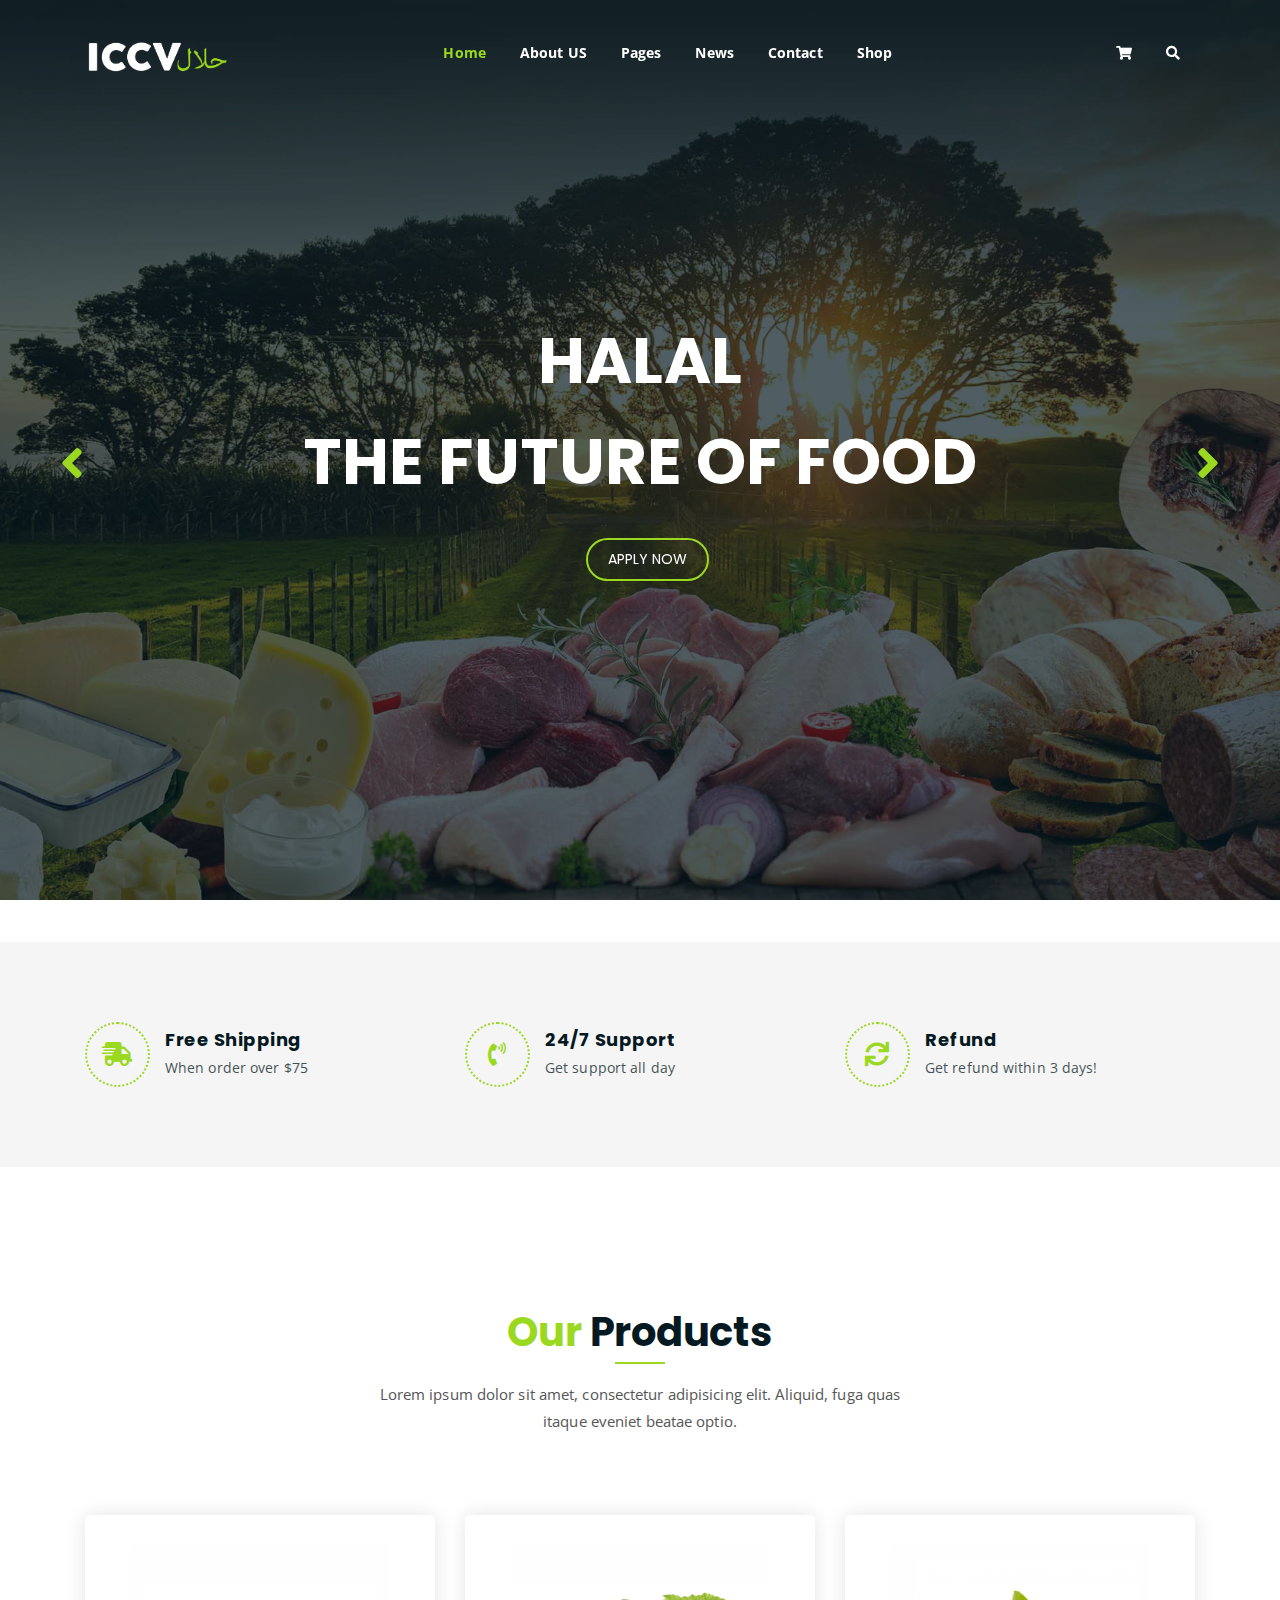
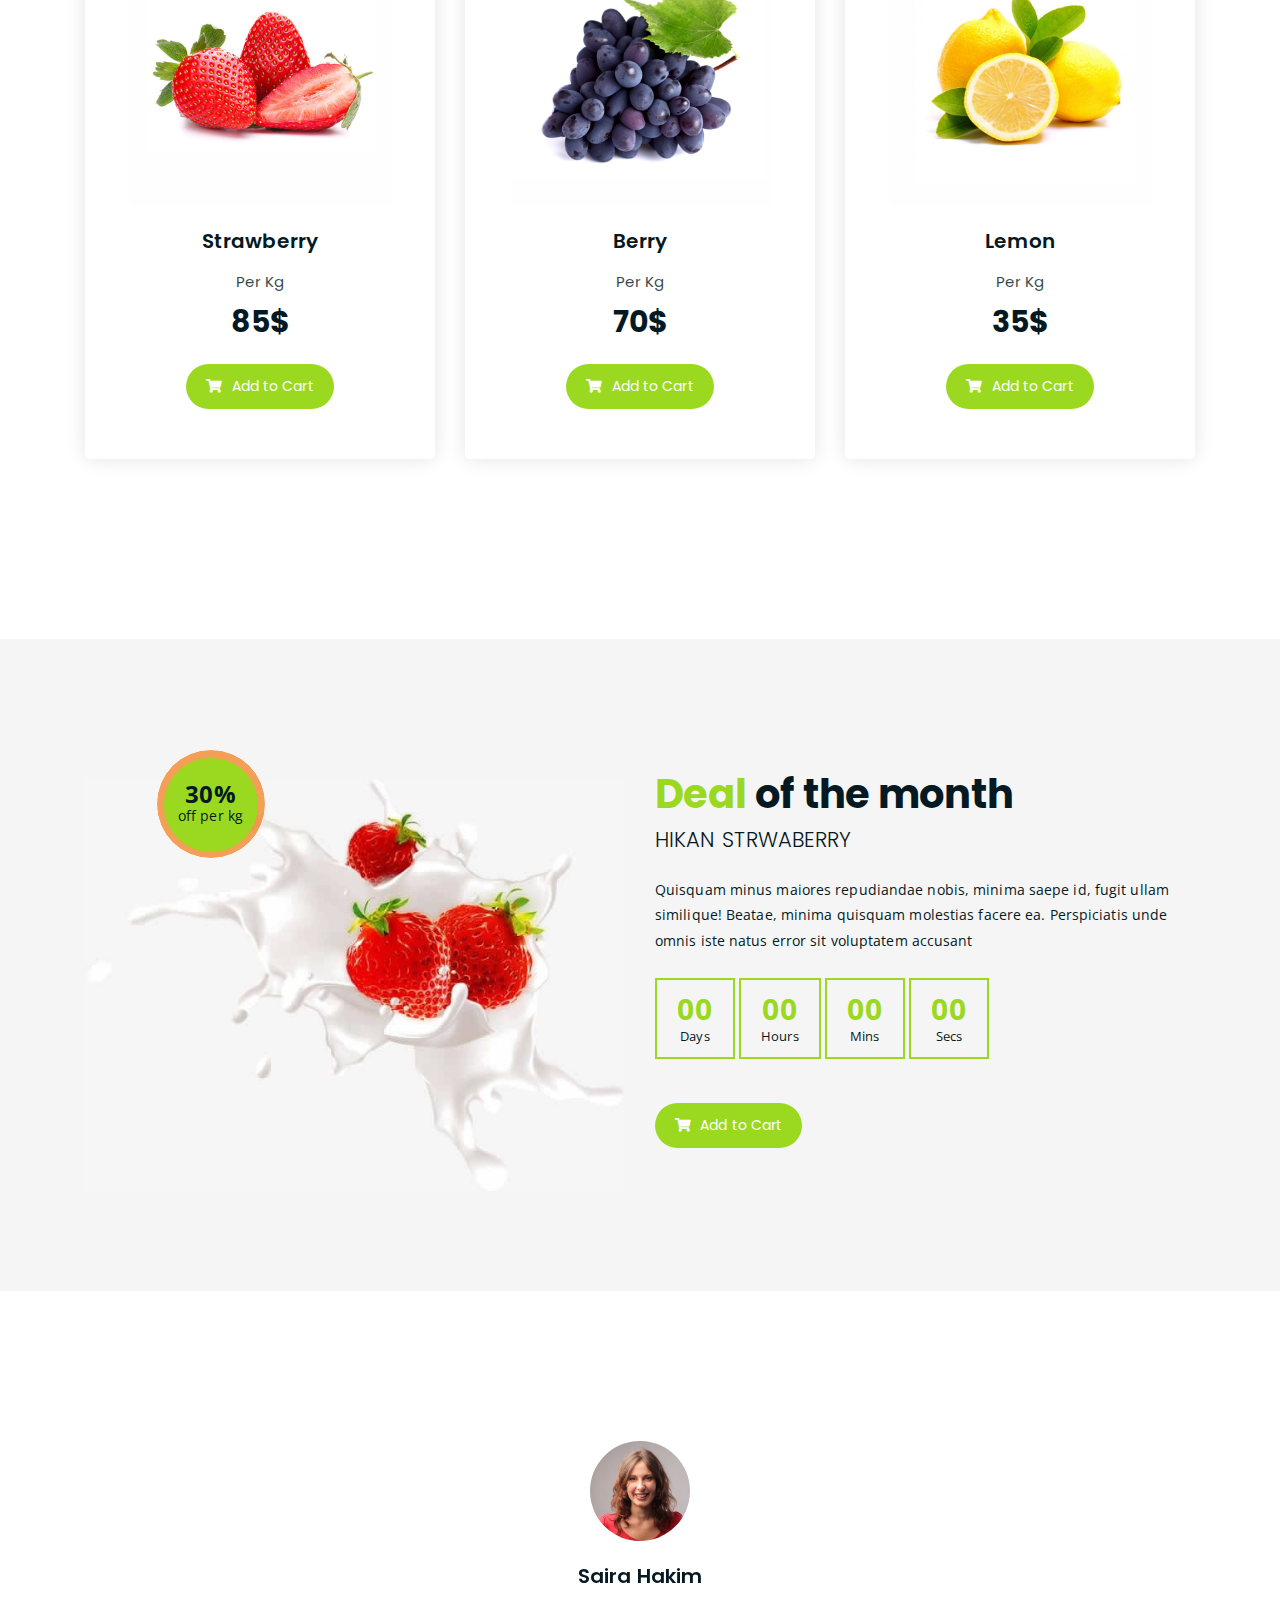
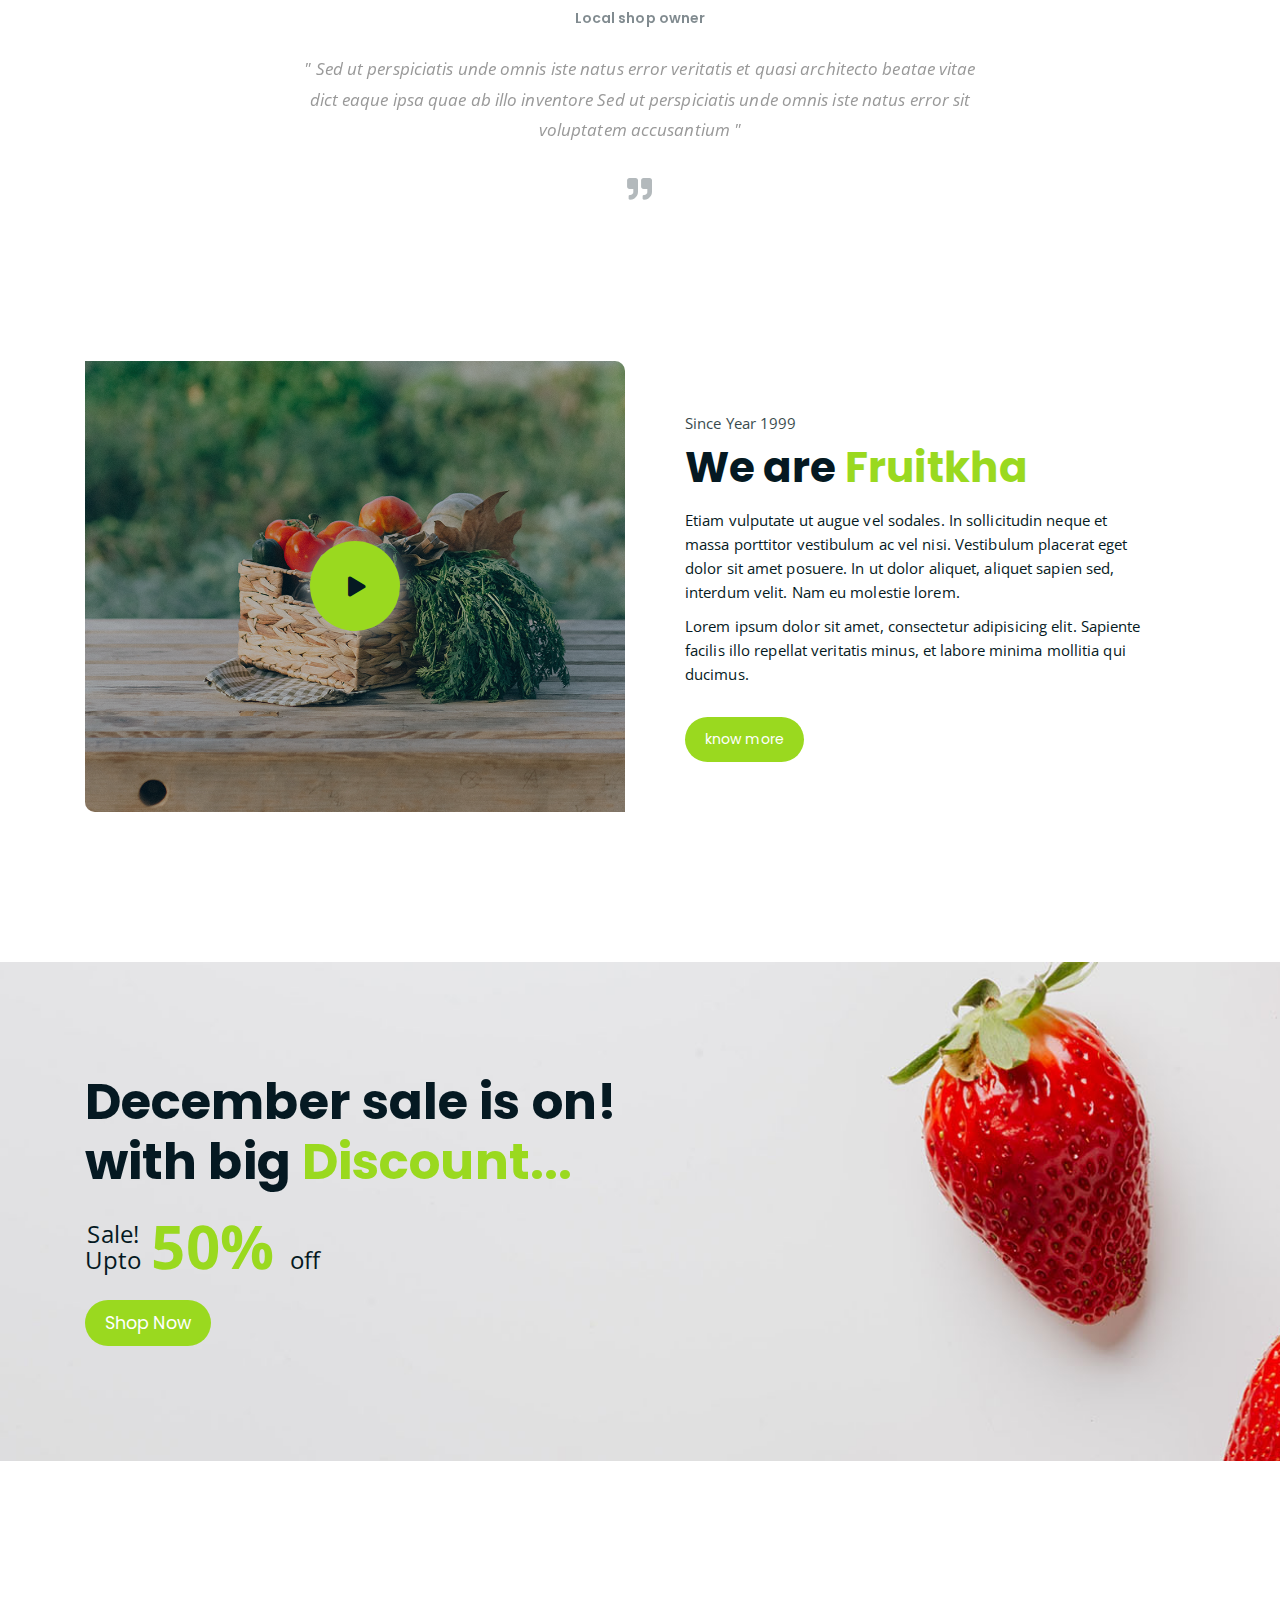
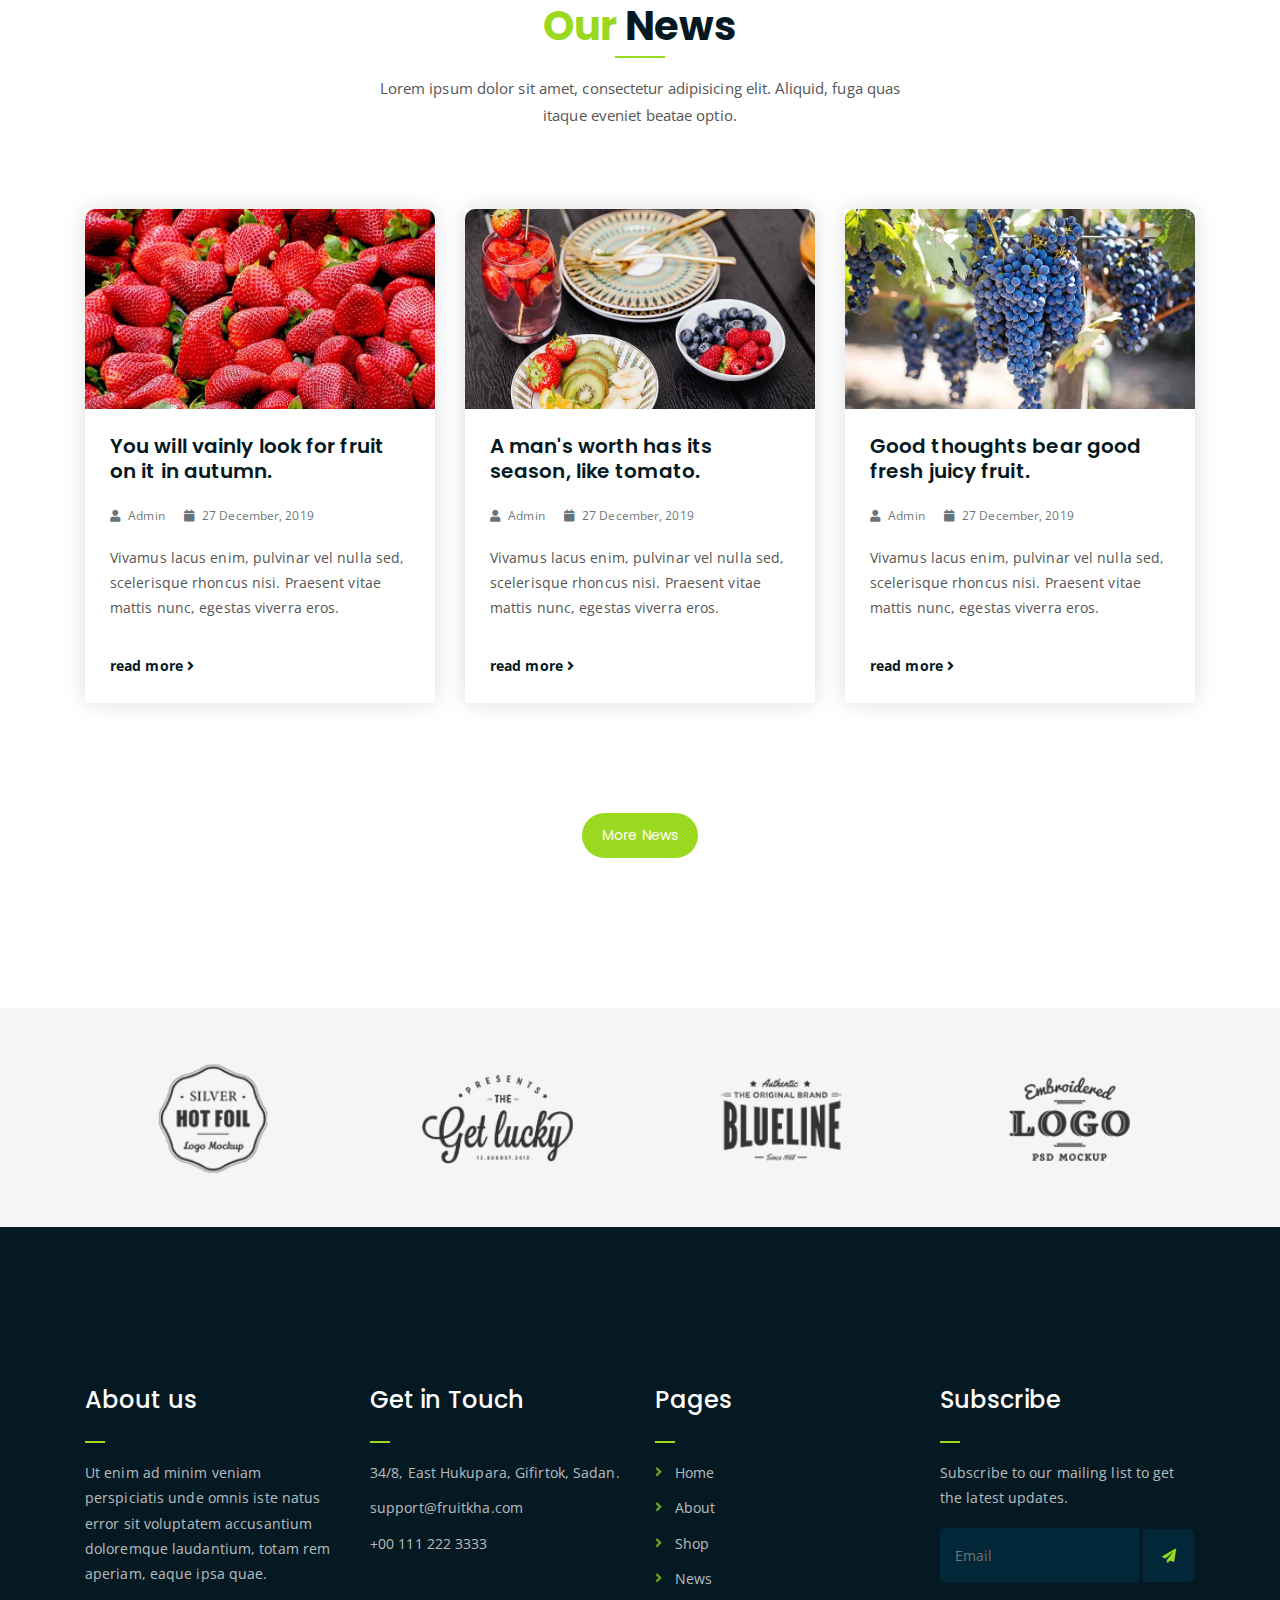
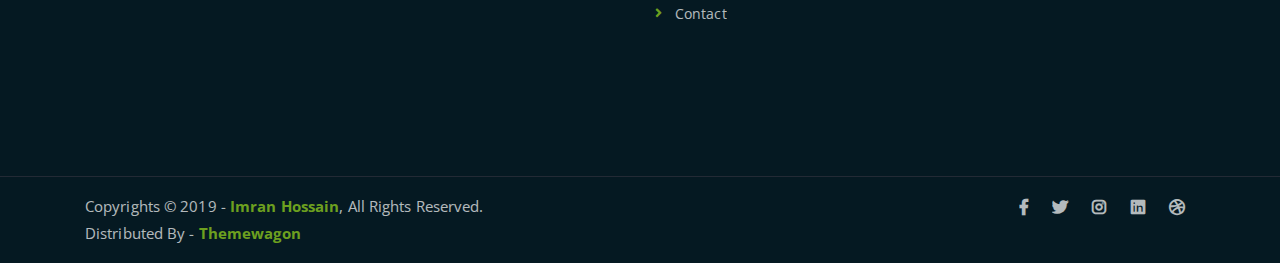
==== commit 9c91a496: "index logo updated" ====
--- a/index.html
+++ b/index.html
@@ -51,8 +51,7 @@
 						<!-- logo -->
 						<div class="site-logo">
 							<a href="index.html">
-								<!-- <img src="assets/img/logo.png" alt=""> -->
-								<h3 class="text-white">HALAL</h3>
+								<img src="assets/img/iccv_logo-removebg-preview.png" alt="">
 							</a>
 						</div>
 						<!-- logo -->
@@ -138,14 +137,14 @@
 			<div class="container">
 
 				<div class="row">
-					<div class="col-md-12 col-lg-7 offset-lg-1 offset-xl-0">
+					<div class="col-lg-10 offset-lg-1 text-center">
 						<div class="hero-text">
 							<div class="hero-text-tablecell">
-								<h1>HALAL</h1>
+								<h1 class="text-white">HALAL</h1>
 								<h1>THE FUTURE OF FOOD</h1>
 								<div class="hero-btns">
-									<a href="shop.html" class="boxed-btn"> Collection</a>
-									<a href="contact.html" class="bordered-btn">Contact Us</a>
+									<!-- <a href="shop.html" class="boxed-btn">APPLY NOW</a> -->
+									<a href="contact.html" class="bordered-btn">APPLY NOW</a>
 								</div>
 							</div>
 						</div>
@@ -156,15 +155,16 @@
 		<!-- single home slider -->
 		<div class="single-homepage-slider homepage-bg-2">
 			<div class="container">
+
 				<div class="row">
 					<div class="col-lg-10 offset-lg-1 text-center">
 						<div class="hero-text">
 							<div class="hero-text-tablecell">
-								<p class="subtitle">Fresh Everyday</p>
-								<h1>100% Organic Collection</h1>
+								<h1 class="text-white">HALAL</h1>
+								<h1>THE FUTURE OF FOOD</h1>
 								<div class="hero-btns">
-									<a href="shop.html" class="boxed-btn">Visit Shop</a>
-									<a href="contact.html" class="bordered-btn">Contact Us</a>
+									<!-- <a href="shop.html" class="boxed-btn">APPLY NOW</a> -->
+									<a href="contact.html" class="bordered-btn">APPLY NOW</a>
 								</div>
 							</div>
 						</div>
@@ -175,15 +175,16 @@
 		<!-- single home slider -->
 		<div class="single-homepage-slider homepage-bg-3">
 			<div class="container">
+
 				<div class="row">
-					<div class="col-lg-10 offset-lg-1 text-right">
+					<div class="col-lg-10 offset-lg-1 text-center">
 						<div class="hero-text">
 							<div class="hero-text-tablecell">
-								<p class="subtitle">Mega Sale Going On!</p>
-								<h1>Get December Discount</h1>
+								<h1 class="text-white">HALAL</h1>
+								<h1>THE FUTURE OF FOOD</h1>
 								<div class="hero-btns">
-									<a href="shop.html" class="boxed-btn">Visit Shop</a>
-									<a href="contact.html" class="bordered-btn">Contact Us</a>
+									<!-- <a href="shop.html" class="boxed-btn">APPLY NOW</a> -->
+									<a href="contact.html" class="bordered-btn">APPLY NOW</a>
 								</div>
 							</div>
 						</div>
@@ -195,7 +196,7 @@
 	<!-- end home page slider -->
 
 	<!-- features list section -->
-	<div class="list-section pt-80 pb-80">
+	<div class="list-section pt-80 pb-80 mt-5">
 		<div class="container">
 
 			<div class="row">
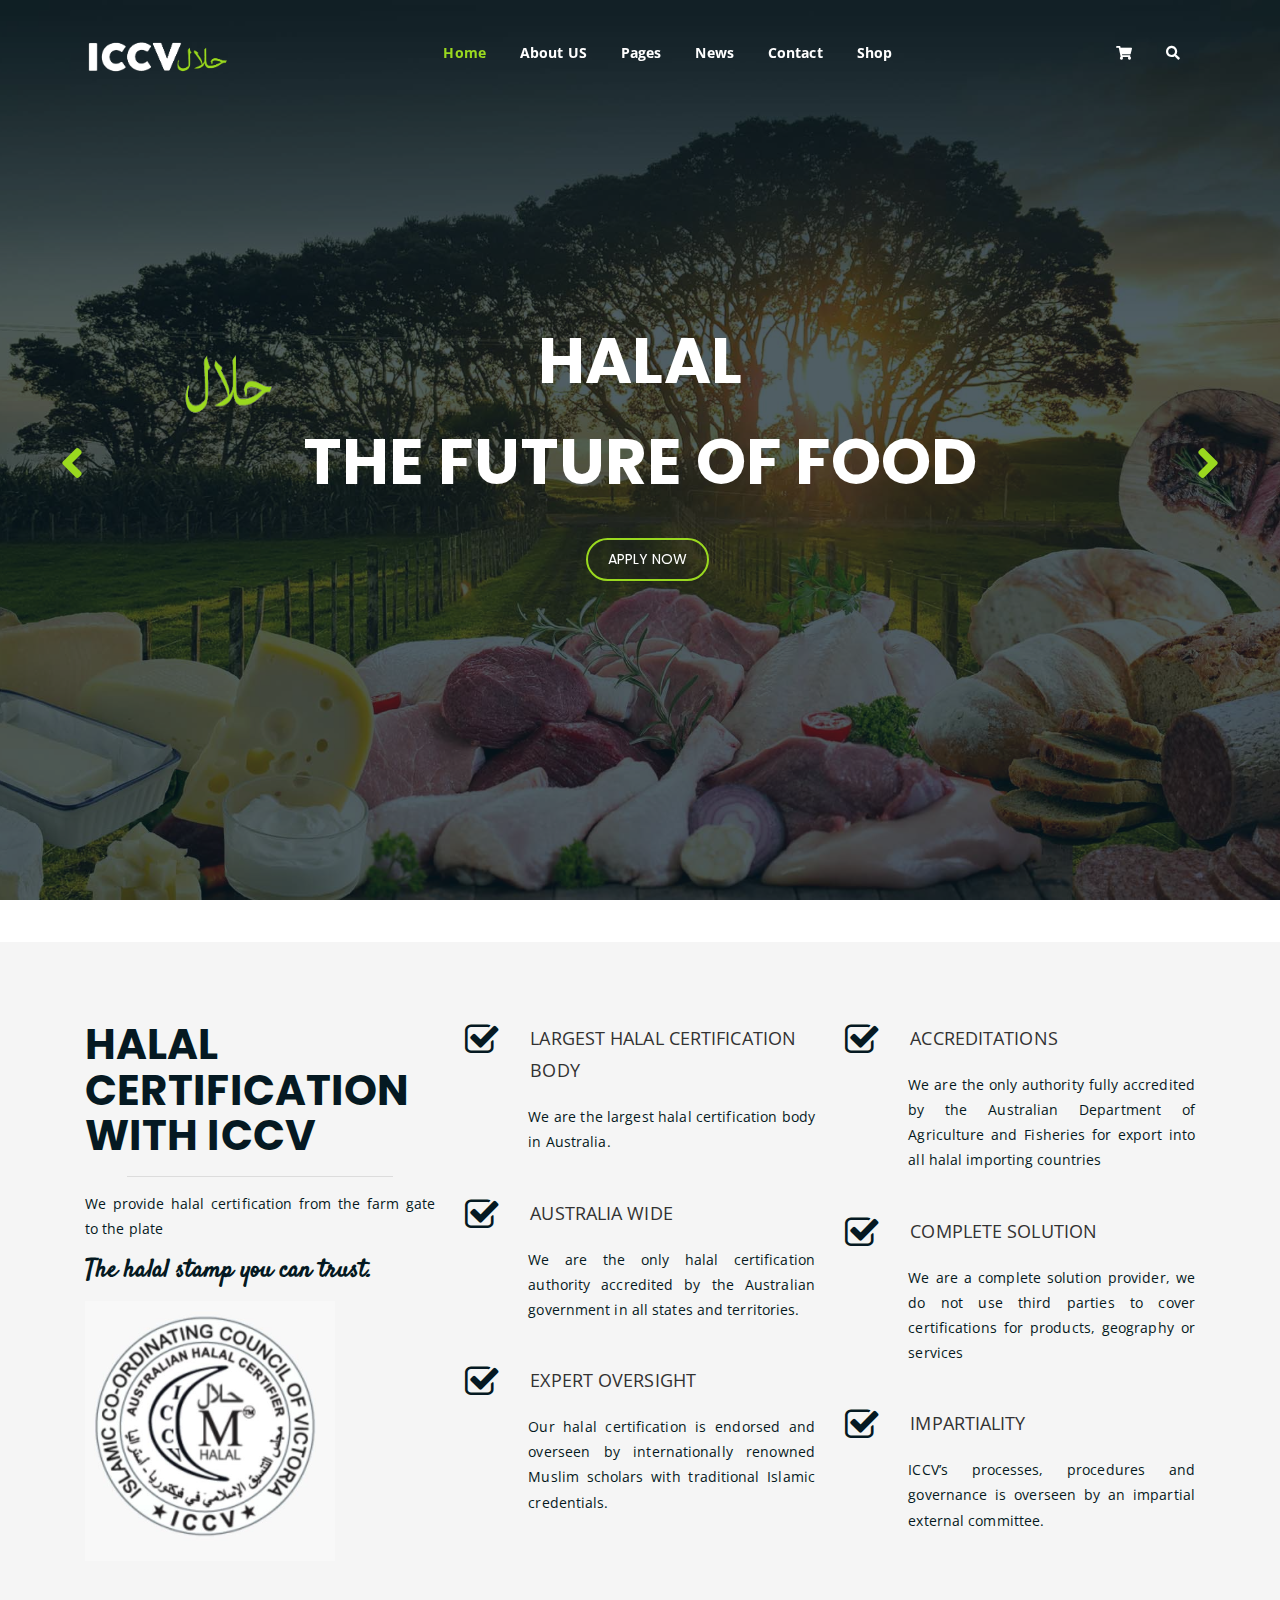
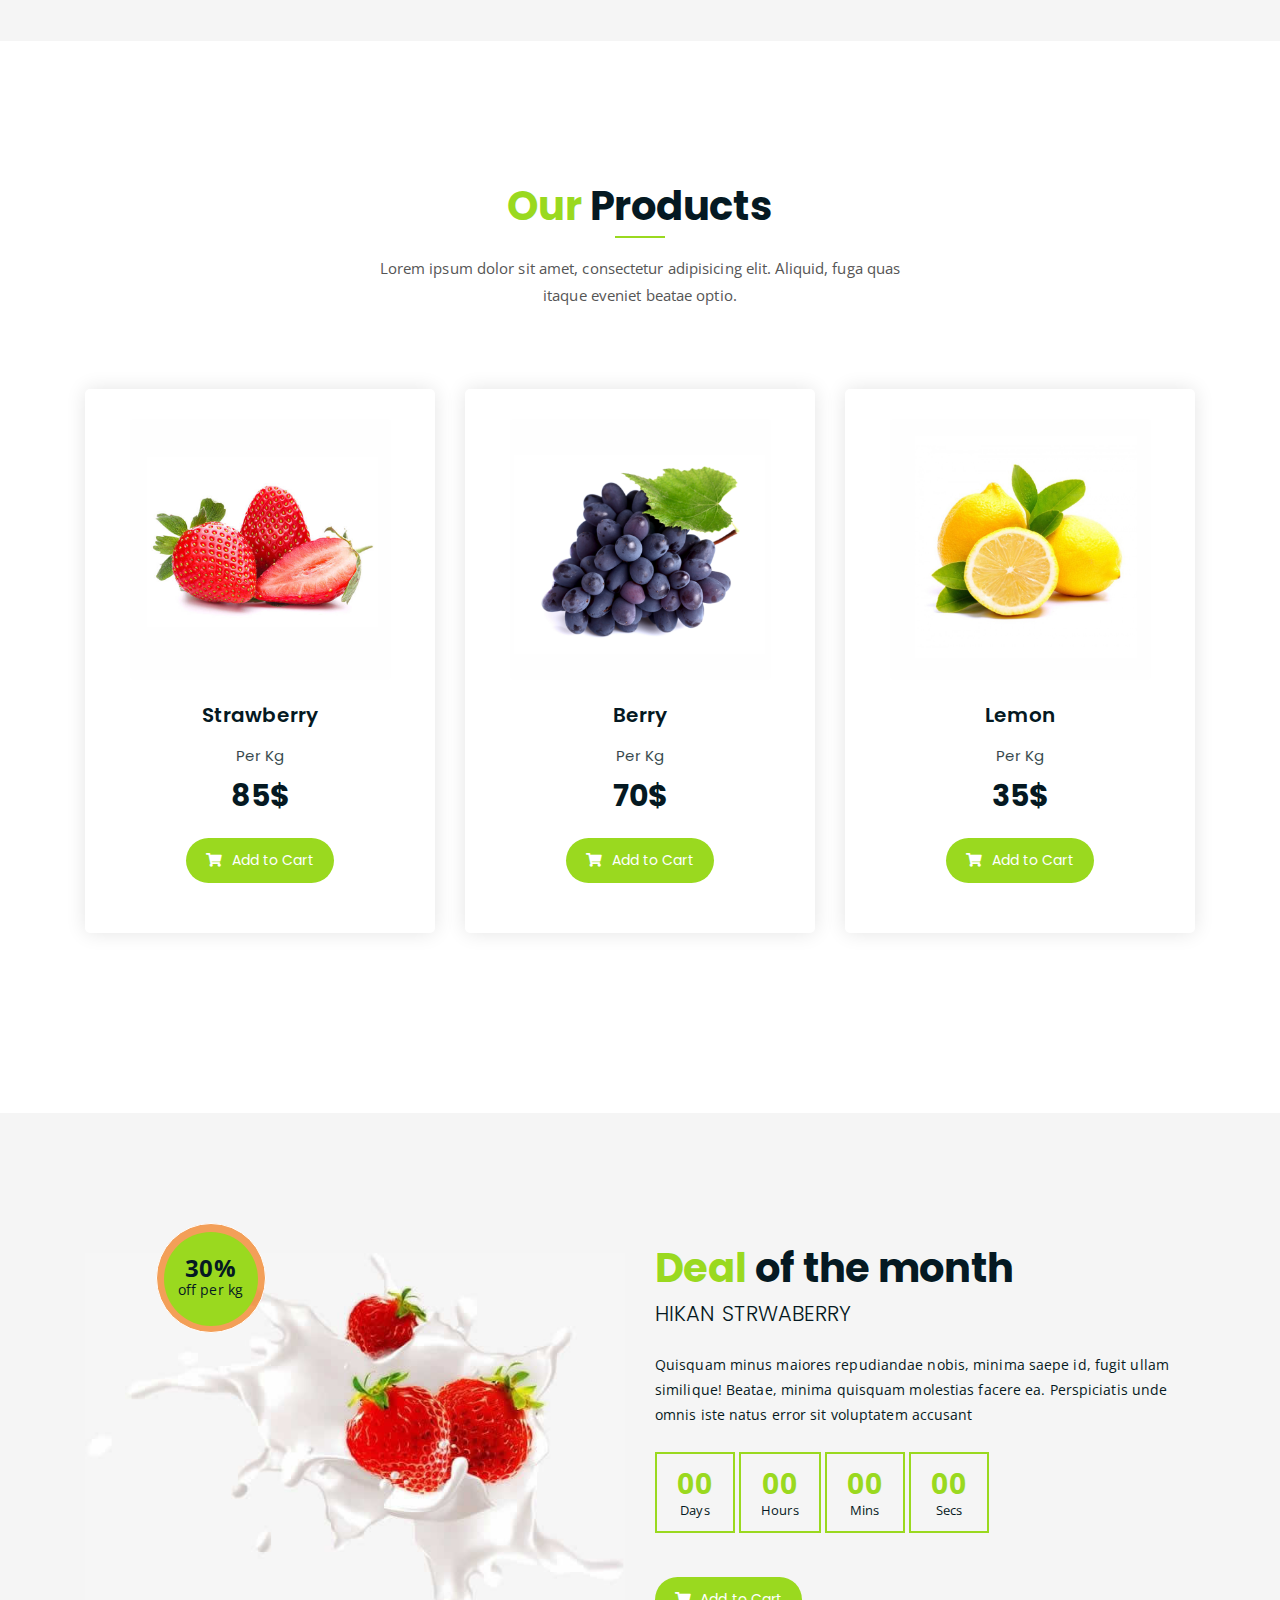
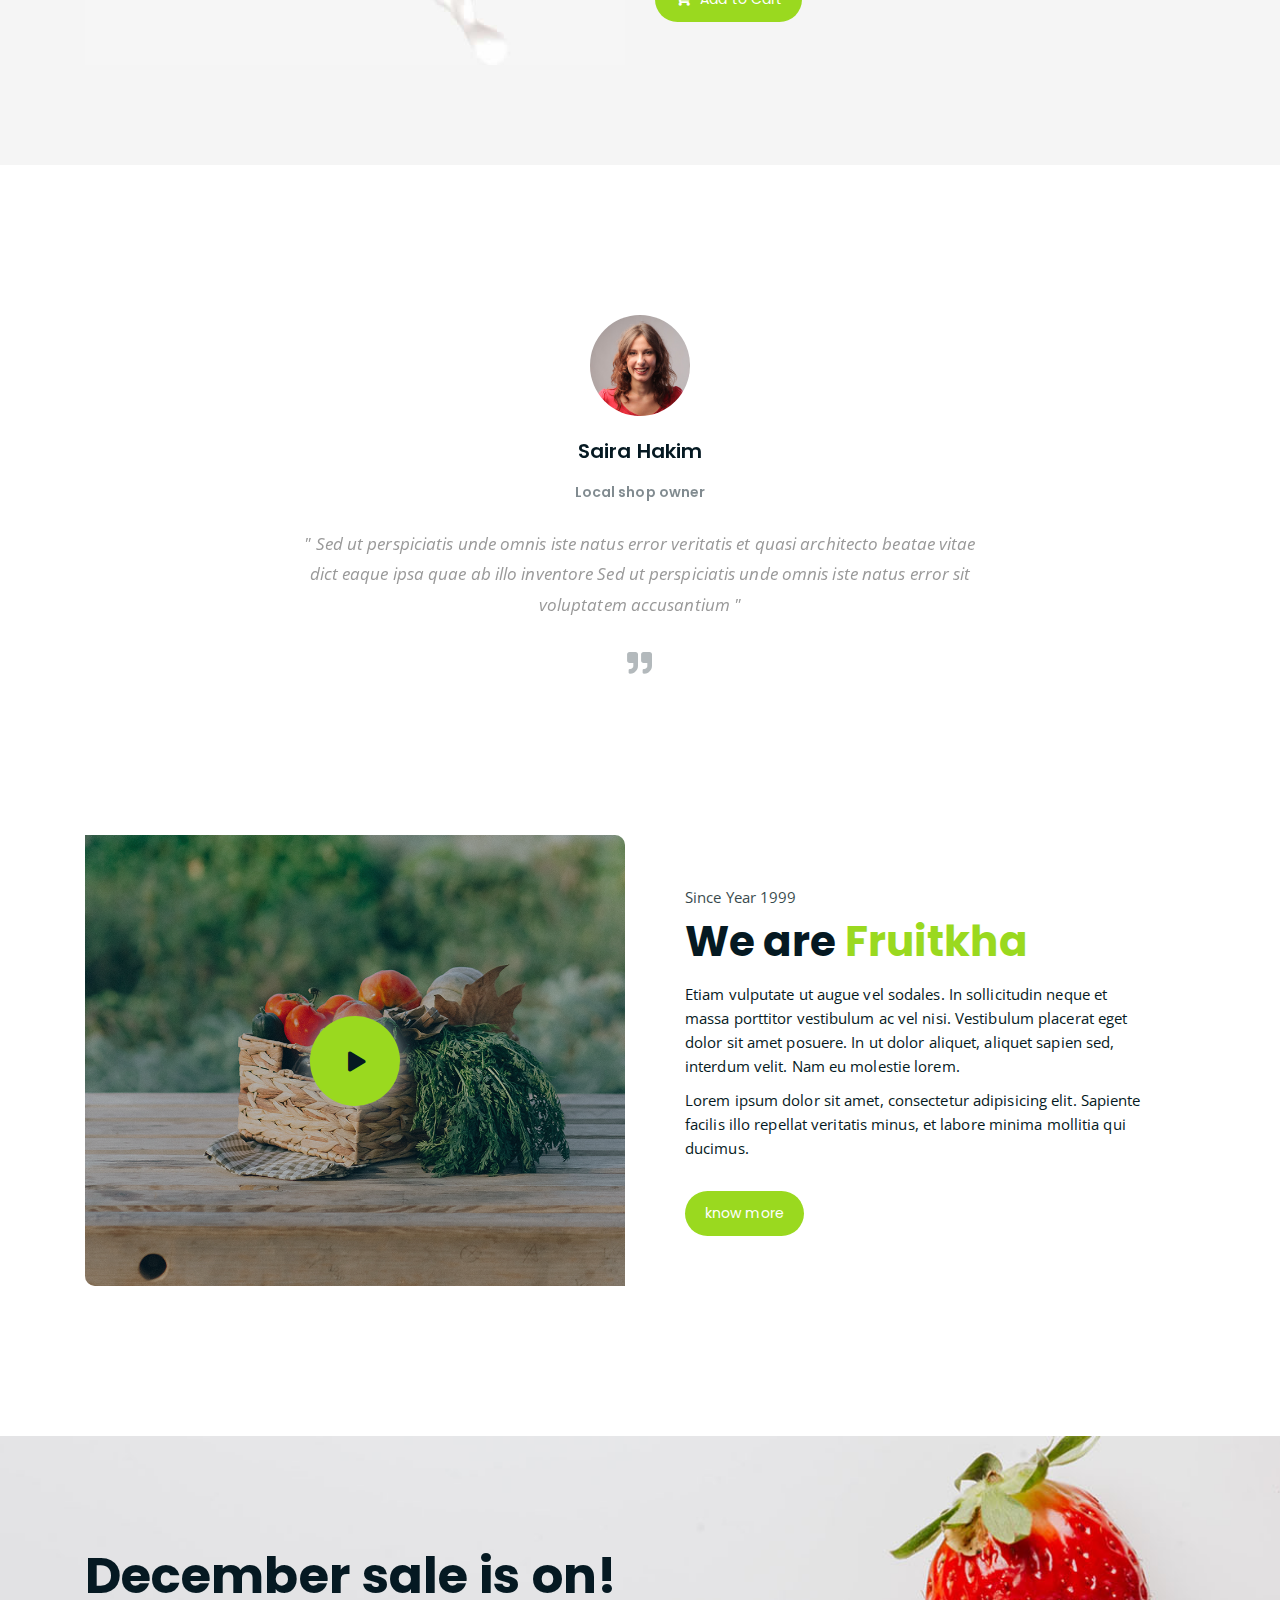
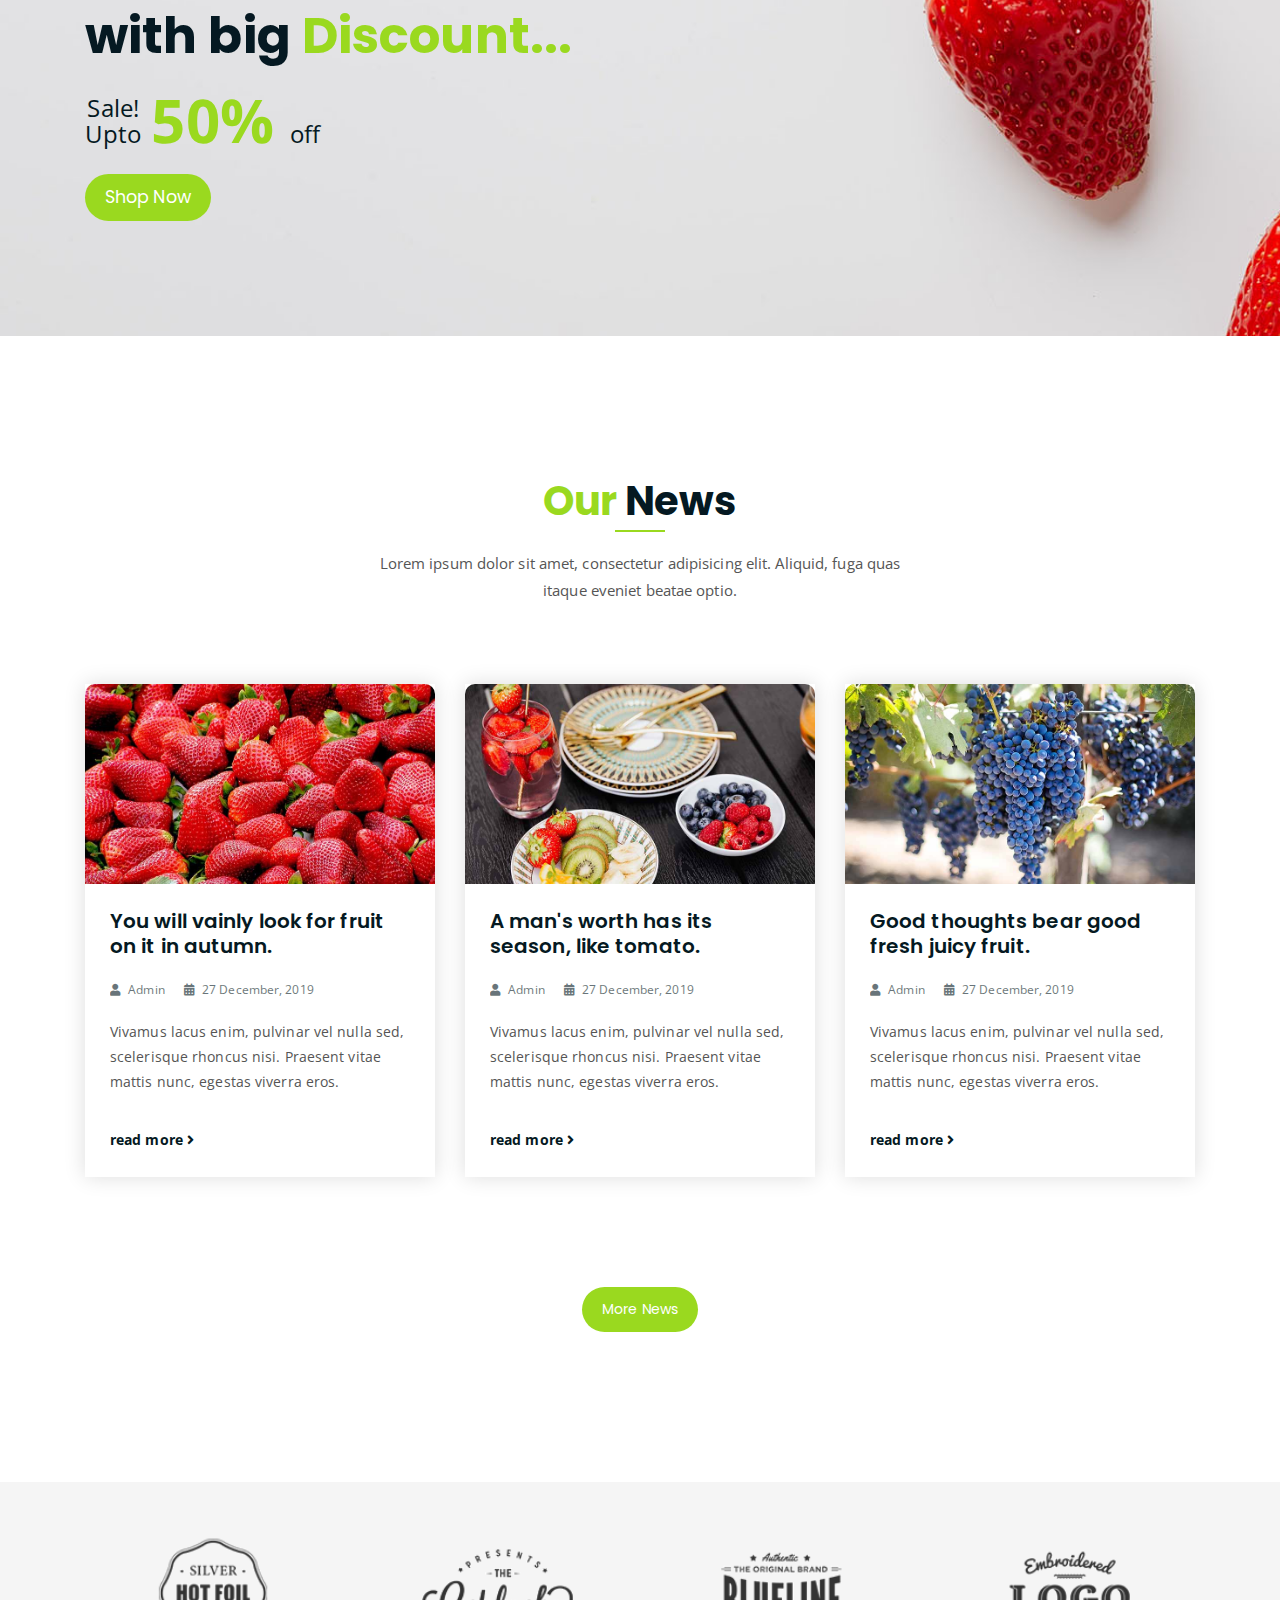
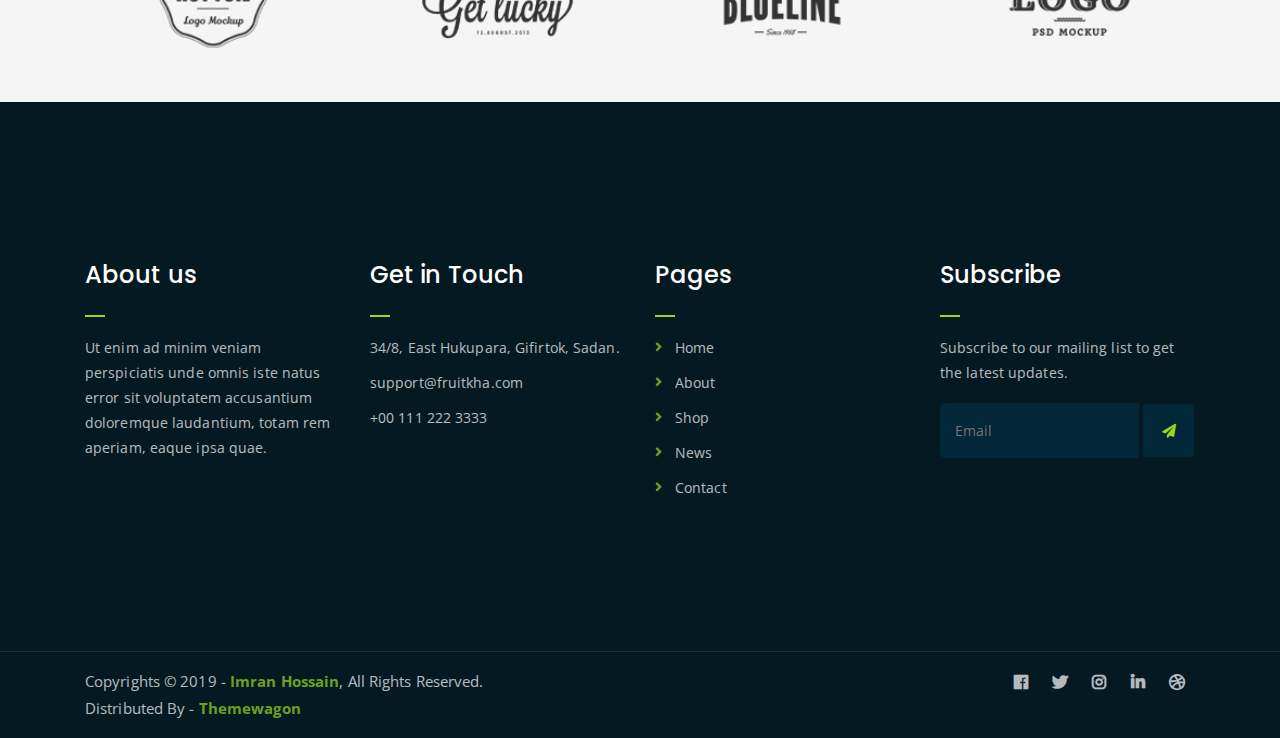
==== commit 19212027: "section 2 updated" ====
--- a/index.html
+++ b/index.html
@@ -1,10 +1,12 @@
 <!DOCTYPE html>
 <html lang="en">
+
 <head>
 	<meta charset="UTF-8">
 	<meta http-equiv="X-UA-Compatible" content="IE=edge">
 	<meta name="viewport" content="width=device-width, initial-scale=1">
-	<meta name="description" content="Responsive Bootstrap4 Shop Template, Created by Imran Hossain from https://imransdesign.com/">
+	<meta name="description"
+		content="Responsive Bootstrap4 Shop Template, Created by Imran Hossain from https://imransdesign.com/">
 
 	<!-- title -->
 	<title>ICCV</title>
@@ -14,6 +16,9 @@
 	<!-- google font -->
 	<link href="https://fonts.googleapis.com/css?family=Open+Sans:300,400,700" rel="stylesheet">
 	<link href="https://fonts.googleapis.com/css?family=Poppins:400,700&display=swap" rel="stylesheet">
+	<link rel="preconnect" href="https://fonts.googleapis.com">
+	<link rel="preconnect" href="https://fonts.gstatic.com" crossorigin>
+	<link href="https://fonts.googleapis.com/css2?family=Satisfy&display=swap" rel="stylesheet">
 	<!-- fontawesome -->
 	<link rel="stylesheet" href="assets/css/all.min.css">
 	<!-- bootstrap -->
@@ -30,18 +35,19 @@
 	<link rel="stylesheet" href="assets/css/main.css">
 	<!-- responsive -->
 	<link rel="stylesheet" href="assets/css/responsive.css">
-
+	<link rel="stylesheet" href="https://cdnjs.cloudflare.com/ajax/libs/font-awesome/4.7.0/css/font-awesome.min.css">
 </head>
+
 <body>
-	
+
 	<!--PreLoader-->
-    <div class="loader">
-        <div class="loader-inner">
-            <div class="circle"></div>
-        </div>
-    </div>
-    <!--PreLoader Ends-->
-	
+	<div class="loader">
+		<div class="loader-inner">
+			<div class="circle"></div>
+		</div>
+	</div>
+	<!--PreLoader Ends-->
+
 	<!-- header -->
 	<div class="top-header-area" id="sticker">
 		<div class="container">
@@ -94,8 +100,10 @@
 								</li>
 								<li>
 									<div class="header-icons">
-										<a class="shopping-cart" href="cart.html"><i class="fas fa-shopping-cart"></i></a>
-										<a class="mobile-hide search-bar-icon" href="#"><i class="fas fa-search"></i></a>
+										<a class="shopping-cart" href="cart.html"><i
+												class="fas fa-shopping-cart"></i></a>
+										<a class="mobile-hide search-bar-icon" href="#"><i
+												class="fas fa-search"></i></a>
 									</div>
 								</li>
 							</ul>
@@ -109,9 +117,9 @@
 		</div>
 	</div>
 	<!-- end header -->
-	
+
 	<!-- search area -->
-	<div class="search-area">
+	<!-- <div class="search-area">
 		<div class="container">
 			<div class="row">
 				<div class="col-lg-12">
@@ -126,7 +134,7 @@
 				</div>
 			</div>
 		</div>
-	</div>
+	</div> -->
 	<!-- end search area -->
 
 	<!-- home page slider -->
@@ -140,6 +148,7 @@
 					<div class="col-lg-10 offset-lg-1 text-center">
 						<div class="hero-text">
 							<div class="hero-text-tablecell">
+								<span><img src="./assets/img/halalname.png " class="h1img text-white " /></span>
 								<h1 class="text-white">HALAL</h1>
 								<h1>THE FUTURE OF FOOD</h1>
 								<div class="hero-btns">
@@ -160,7 +169,8 @@
 					<div class="col-lg-10 offset-lg-1 text-center">
 						<div class="hero-text">
 							<div class="hero-text-tablecell">
-								<h1 class="text-white">HALAL</h1>
+								<h1 class="text-white  "><img src="./assets/img/halalname.png" class="h1img " />HALAL
+								</h1>
 								<h1>THE FUTURE OF FOOD</h1>
 								<div class="hero-btns">
 									<!-- <a href="shop.html" class="boxed-btn">APPLY NOW</a> -->
@@ -180,7 +190,8 @@
 					<div class="col-lg-10 offset-lg-1 text-center">
 						<div class="hero-text">
 							<div class="hero-text-tablecell">
-								<h1 class="text-white">HALAL</h1>
+								<h1 class="text-white  "><img src="./assets/img/halalname.png" class="h1img " />HALAL
+								</h1>
 								<h1>THE FUTURE OF FOOD</h1>
 								<div class="hero-btns">
 									<!-- <a href="shop.html" class="boxed-btn">APPLY NOW</a> -->
@@ -201,37 +212,75 @@
 
 			<div class="row">
 				<div class="col-lg-4 col-md-6 mb-4 mb-lg-0">
-					<div class="list-box d-flex align-items-center">
-						<div class="list-icon">
-							<i class="fas fa-shipping-fast"></i>
-						</div>
-						<div class="content">
-							<h3>Free Shipping</h3>
-							<p>When order over $75</p>
-						</div>
-					</div>
-				</div>
-				<div class="col-lg-4 col-md-6 mb-4 mb-lg-0">
-					<div class="list-box d-flex align-items-center">
-						<div class="list-icon">
-							<i class="fas fa-phone-volume"></i>
-						</div>
-						<div class="content">
-							<h3>24/7 Support</h3>
-							<p>Get support all day</p>
-						</div>
-					</div>
+					<h2>HALAL CERTIFICATION WITH ICCV</h2>
+					<hr class="mx-5 ">
+					<p class="text-justify">We provide halal certification from the farm gate to the plate</p>
+					<h4 class="text-justify section2para ">The halal stamp you can trust.</h4>
+					<div class="">
+						<img src="./assets/img/stamp2.JPG" class="stamp" alt="">
+					</div>
+
+				</div>
+				<div class="col-lg-4 col-md-6 mb-4 mb-lg-0 ">
+					<div class="row">
+						<div class="col-md-2">
+							<i class="fa fa-check-square-o" style="font-size:36px;"></i>
+						</div>
+						<div class="col-md-10">
+							<p class="col2Heading">LARGEST HALAL CERTIFICATION BODY</p>
+							<p class="text-justify">We are the largest halal certification body in Australia.</p>
+						</div>
+					</div>
+					<div class="row mt-5">
+						<div class="col-md-2">
+							<i class="fa fa-check-square-o" style="font-size:36px;"></i>
+						</div>
+						<div class="col-md-10">
+							<p class="col2Heading">AUSTRALIA WIDE</p>
+							<p class="text-justify">We are the only halal certification authority accredited by the Australian government in all states and territories.</p>
+						</div>
+					</div>
+					<div class="row mt-5">
+						<div class="col-md-2">
+							<i class="fa fa-check-square-o" style="font-size:36px;"></i>
+						</div>
+						<div class="col-md-10">
+							<p class="col2Heading">EXPERT OVERSIGHT</p>
+							<p class="text-justify">Our halal certification is endorsed and overseen by internationally renowned Muslim scholars with traditional Islamic credentials.						</div>
+					</div>
+
+
 				</div>
 				<div class="col-lg-4 col-md-6">
-					<div class="list-box d-flex justify-content-start align-items-center">
-						<div class="list-icon">
-							<i class="fas fa-sync"></i>
-						</div>
-						<div class="content">
-							<h3>Refund</h3>
-							<p>Get refund within 3 days!</p>
-						</div>
-					</div>
+					<div class="row">
+						<div class="col-md-2">
+							<i class="fa fa-check-square-o" style="font-size:36px;"></i>
+						</div>
+						<div class="col-md-10">
+							<p class="col2Heading">ACCREDITATIONS
+							</p>
+							<p class="text-justify">We are the only authority fully accredited by the Australian Department of Agriculture and Fisheries for export into all halal importing countries</div>
+					</div>
+					<div class="row mt-5">
+						<div class="col-md-2">
+							<i class="fa fa-check-square-o" style="font-size:36px;"></i>
+						</div>
+						<div class="col-md-10">
+							<p class="col2Heading">COMPLETE SOLUTION
+							</p>
+							<p class="text-justify">We are a complete solution provider, we do not use third parties to cover certifications for products, geography or services</p>
+						</div>
+					</div>
+					<div class="row mt-5">
+						<div class="col-md-2">
+							<i class="fa fa-check-square-o" style="font-size:36px;"></i>
+						</div>
+						<div class="col-md-10">
+							<p class="col2Heading">IMPARTIALITY
+							</p>
+							<p class="text-justify">ICCV’s processes, procedures and governance is overseen by an impartial external committee.		</div>
+					</div>
+
 				</div>
 			</div>
 
@@ -244,9 +293,10 @@
 		<div class="container">
 			<div class="row">
 				<div class="col-lg-8 offset-lg-2 text-center">
-					<div class="section-title">	
+					<div class="section-title">
 						<h3><span class="orange-text">Our</span> Products</h3>
-						<p>Lorem ipsum dolor sit amet, consectetur adipisicing elit. Aliquid, fuga quas itaque eveniet beatae optio.</p>
+						<p>Lorem ipsum dolor sit amet, consectetur adipisicing elit. Aliquid, fuga quas itaque eveniet
+							beatae optio.</p>
 					</div>
 				</div>
 			</div>
@@ -289,34 +339,51 @@
 
 	<!-- cart banner section -->
 	<section class="cart-banner pt-100 pb-100">
-    	<div class="container">
-        	<div class="row clearfix">
-            	<!--Image Column-->
-            	<div class="image-column col-lg-6">
-                	<div class="image">
-                    	<div class="price-box">
-                        	<div class="inner-price">
-                                <span class="price">
-                                    <strong>30%</strong> <br> off per kg
-                                </span>
-                            </div>
-                        </div>
-                    	<img src="assets/img/a.jpg" alt="">
-                    </div>
-                </div>
-                <!--Content Column-->
-                <div class="content-column col-lg-6">
+		<div class="container">
+			<div class="row clearfix">
+				<!--Image Column-->
+				<div class="image-column col-lg-6">
+					<div class="image">
+						<div class="price-box">
+							<div class="inner-price">
+								<span class="price">
+									<strong>30%</strong> <br> off per kg
+								</span>
+							</div>
+						</div>
+						<img src="assets/img/a.jpg" alt="">
+					</div>
+				</div>
+				<!--Content Column-->
+				<div class="content-column col-lg-6">
 					<h3><span class="orange-text">Deal</span> of the month</h3>
-                    <h4>Hikan Strwaberry</h4>
-                    <div class="text">Quisquam minus maiores repudiandae nobis, minima saepe id, fugit ullam similique! Beatae, minima quisquam molestias facere ea. Perspiciatis unde omnis iste natus error sit voluptatem accusant</div>
-                    <!--Countdown Timer-->
-                    <div class="time-counter"><div class="time-countdown clearfix" data-countdown="2020/2/01"><div class="counter-column"><div class="inner"><span class="count">00</span>Days</div></div> <div class="counter-column"><div class="inner"><span class="count">00</span>Hours</div></div>  <div class="counter-column"><div class="inner"><span class="count">00</span>Mins</div></div>  <div class="counter-column"><div class="inner"><span class="count">00</span>Secs</div></div></div></div>
-                	<a href="cart.html" class="cart-btn mt-3"><i class="fas fa-shopping-cart"></i> Add to Cart</a>
-                </div>
-            </div>
-        </div>
-    </section>
-    <!-- end cart banner section -->
+					<h4>Hikan Strwaberry</h4>
+					<div class="text">Quisquam minus maiores repudiandae nobis, minima saepe id, fugit ullam similique!
+						Beatae, minima quisquam molestias facere ea. Perspiciatis unde omnis iste natus error sit
+						voluptatem accusant</div>
+					<!--Countdown Timer-->
+					<div class="time-counter">
+						<div class="time-countdown clearfix" data-countdown="2020/2/01">
+							<div class="counter-column">
+								<div class="inner"><span class="count">00</span>Days</div>
+							</div>
+							<div class="counter-column">
+								<div class="inner"><span class="count">00</span>Hours</div>
+							</div>
+							<div class="counter-column">
+								<div class="inner"><span class="count">00</span>Mins</div>
+							</div>
+							<div class="counter-column">
+								<div class="inner"><span class="count">00</span>Secs</div>
+							</div>
+						</div>
+					</div>
+					<a href="cart.html" class="cart-btn mt-3"><i class="fas fa-shopping-cart"></i> Add to Cart</a>
+				</div>
+			</div>
+		</div>
+	</section>
+	<!-- end cart banner section -->
 
 	<!-- testimonail-section -->
 	<div class="testimonail-section mt-150 mb-150">
@@ -331,7 +398,9 @@
 							<div class="client-meta">
 								<h3>Saira Hakim <span>Local shop owner</span></h3>
 								<p class="testimonial-body">
-									" Sed ut perspiciatis unde omnis iste natus error veritatis et  quasi architecto beatae vitae dict eaque ipsa quae ab illo inventore Sed ut perspiciatis unde omnis iste natus error sit voluptatem accusantium "
+									" Sed ut perspiciatis unde omnis iste natus error veritatis et quasi architecto
+									beatae vitae dict eaque ipsa quae ab illo inventore Sed ut perspiciatis unde omnis
+									iste natus error sit voluptatem accusantium "
 								</p>
 								<div class="last-icon">
 									<i class="fas fa-quote-right"></i>
@@ -345,7 +414,9 @@
 							<div class="client-meta">
 								<h3>David Niph <span>Local shop owner</span></h3>
 								<p class="testimonial-body">
-									" Sed ut perspiciatis unde omnis iste natus error veritatis et  quasi architecto beatae vitae dict eaque ipsa quae ab illo inventore Sed ut perspiciatis unde omnis iste natus error sit voluptatem accusantium "
+									" Sed ut perspiciatis unde omnis iste natus error veritatis et quasi architecto
+									beatae vitae dict eaque ipsa quae ab illo inventore Sed ut perspiciatis unde omnis
+									iste natus error sit voluptatem accusantium "
 								</p>
 								<div class="last-icon">
 									<i class="fas fa-quote-right"></i>
@@ -359,7 +430,9 @@
 							<div class="client-meta">
 								<h3>Jacob Sikim <span>Local shop owner</span></h3>
 								<p class="testimonial-body">
-									" Sed ut perspiciatis unde omnis iste natus error veritatis et  quasi architecto beatae vitae dict eaque ipsa quae ab illo inventore Sed ut perspiciatis unde omnis iste natus error sit voluptatem accusantium "
+									" Sed ut perspiciatis unde omnis iste natus error veritatis et quasi architecto
+									beatae vitae dict eaque ipsa quae ab illo inventore Sed ut perspiciatis unde omnis
+									iste natus error sit voluptatem accusantium "
 								</p>
 								<div class="last-icon">
 									<i class="fas fa-quote-right"></i>
@@ -372,22 +445,26 @@
 		</div>
 	</div>
 	<!-- end testimonail-section -->
-	
+
 	<!-- advertisement section -->
 	<div class="abt-section mb-150">
 		<div class="container">
 			<div class="row">
 				<div class="col-lg-6 col-md-12">
 					<div class="abt-bg">
-						<a href="https://www.youtube.com/watch?v=DBLlFWYcIGQ" class="video-play-btn popup-youtube"><i class="fas fa-play"></i></a>
+						<a href="https://www.youtube.com/watch?v=DBLlFWYcIGQ" class="video-play-btn popup-youtube"><i
+								class="fas fa-play"></i></a>
 					</div>
 				</div>
 				<div class="col-lg-6 col-md-12">
 					<div class="abt-text">
 						<p class="top-sub">Since Year 1999</p>
 						<h2>We are <span class="orange-text">Fruitkha</span></h2>
-						<p>Etiam vulputate ut augue vel sodales. In sollicitudin neque et massa porttitor vestibulum ac vel nisi. Vestibulum placerat eget dolor sit amet posuere. In ut dolor aliquet, aliquet sapien sed, interdum velit. Nam eu molestie lorem.</p>
-						<p>Lorem ipsum dolor sit amet, consectetur adipisicing elit. Sapiente facilis illo repellat veritatis minus, et labore minima mollitia qui ducimus.</p>
+						<p>Etiam vulputate ut augue vel sodales. In sollicitudin neque et massa porttitor vestibulum ac
+							vel nisi. Vestibulum placerat eget dolor sit amet posuere. In ut dolor aliquet, aliquet
+							sapien sed, interdum velit. Nam eu molestie lorem.</p>
+						<p>Lorem ipsum dolor sit amet, consectetur adipisicing elit. Sapiente facilis illo repellat
+							veritatis minus, et labore minima mollitia qui ducimus.</p>
 						<a href="about.html" class="boxed-btn mt-4">know more</a>
 					</div>
 				</div>
@@ -395,15 +472,15 @@
 		</div>
 	</div>
 	<!-- end advertisement section -->
-	
+
 	<!-- shop banner -->
 	<section class="shop-banner">
-    	<div class="container">
-        	<h3>December sale is on! <br> with big <span class="orange-text">Discount...</span></h3>
-            <div class="sale-percent"><span>Sale! <br> Upto</span>50% <span>off</span></div>
-            <a href="shop.html" class="cart-btn btn-lg">Shop Now</a>
-        </div>
-    </section>
+		<div class="container">
+			<h3>December sale is on! <br> with big <span class="orange-text">Discount...</span></h3>
+			<div class="sale-percent"><span>Sale! <br> Upto</span>50% <span>off</span></div>
+			<a href="shop.html" class="cart-btn btn-lg">Shop Now</a>
+		</div>
+	</section>
 	<!-- end shop banner -->
 
 	<!-- latest news -->
@@ -412,9 +489,10 @@
 
 			<div class="row">
 				<div class="col-lg-8 offset-lg-2 text-center">
-					<div class="section-title">	
+					<div class="section-title">
 						<h3><span class="orange-text">Our</span> News</h3>
-						<p>Lorem ipsum dolor sit amet, consectetur adipisicing elit. Aliquid, fuga quas itaque eveniet beatae optio.</p>
+						<p>Lorem ipsum dolor sit amet, consectetur adipisicing elit. Aliquid, fuga quas itaque eveniet
+							beatae optio.</p>
 					</div>
 				</div>
 			</div>
@@ -422,43 +500,55 @@
 			<div class="row">
 				<div class="col-lg-4 col-md-6">
 					<div class="single-latest-news">
-						<a href="single-news.html"><div class="latest-news-bg news-bg-1"></div></a>
+						<a href="single-news.html">
+							<div class="latest-news-bg news-bg-1"></div>
+						</a>
 						<div class="news-text-box">
 							<h3><a href="single-news.html">You will vainly look for fruit on it in autumn.</a></h3>
 							<p class="blog-meta">
 								<span class="author"><i class="fas fa-user"></i> Admin</span>
 								<span class="date"><i class="fas fa-calendar"></i> 27 December, 2019</span>
 							</p>
-							<p class="excerpt">Vivamus lacus enim, pulvinar vel nulla sed, scelerisque rhoncus nisi. Praesent vitae mattis nunc, egestas viverra eros.</p>
-							<a href="single-news.html" class="read-more-btn">read more <i class="fas fa-angle-right"></i></a>
+							<p class="excerpt">Vivamus lacus enim, pulvinar vel nulla sed, scelerisque rhoncus nisi.
+								Praesent vitae mattis nunc, egestas viverra eros.</p>
+							<a href="single-news.html" class="read-more-btn">read more <i
+									class="fas fa-angle-right"></i></a>
 						</div>
 					</div>
 				</div>
 				<div class="col-lg-4 col-md-6">
 					<div class="single-latest-news">
-						<a href="single-news.html"><div class="latest-news-bg news-bg-2"></div></a>
+						<a href="single-news.html">
+							<div class="latest-news-bg news-bg-2"></div>
+						</a>
 						<div class="news-text-box">
 							<h3><a href="single-news.html">A man's worth has its season, like tomato.</a></h3>
 							<p class="blog-meta">
 								<span class="author"><i class="fas fa-user"></i> Admin</span>
 								<span class="date"><i class="fas fa-calendar"></i> 27 December, 2019</span>
 							</p>
-							<p class="excerpt">Vivamus lacus enim, pulvinar vel nulla sed, scelerisque rhoncus nisi. Praesent vitae mattis nunc, egestas viverra eros.</p>
-							<a href="single-news.html" class="read-more-btn">read more <i class="fas fa-angle-right"></i></a>
+							<p class="excerpt">Vivamus lacus enim, pulvinar vel nulla sed, scelerisque rhoncus nisi.
+								Praesent vitae mattis nunc, egestas viverra eros.</p>
+							<a href="single-news.html" class="read-more-btn">read more <i
+									class="fas fa-angle-right"></i></a>
 						</div>
 					</div>
 				</div>
 				<div class="col-lg-4 col-md-6 offset-md-3 offset-lg-0">
 					<div class="single-latest-news">
-						<a href="single-news.html"><div class="latest-news-bg news-bg-3"></div></a>
+						<a href="single-news.html">
+							<div class="latest-news-bg news-bg-3"></div>
+						</a>
 						<div class="news-text-box">
 							<h3><a href="single-news.html">Good thoughts bear good fresh juicy fruit.</a></h3>
 							<p class="blog-meta">
 								<span class="author"><i class="fas fa-user"></i> Admin</span>
 								<span class="date"><i class="fas fa-calendar"></i> 27 December, 2019</span>
 							</p>
-							<p class="excerpt">Vivamus lacus enim, pulvinar vel nulla sed, scelerisque rhoncus nisi. Praesent vitae mattis nunc, egestas viverra eros.</p>
-							<a href="single-news.html" class="read-more-btn">read more <i class="fas fa-angle-right"></i></a>
+							<p class="excerpt">Vivamus lacus enim, pulvinar vel nulla sed, scelerisque rhoncus nisi.
+								Praesent vitae mattis nunc, egestas viverra eros.</p>
+							<a href="single-news.html" class="read-more-btn">read more <i
+									class="fas fa-angle-right"></i></a>
 						</div>
 					</div>
 				</div>
@@ -507,7 +597,8 @@
 				<div class="col-lg-3 col-md-6">
 					<div class="footer-box about-widget">
 						<h2 class="widget-title">About us</h2>
-						<p>Ut enim ad minim veniam perspiciatis unde omnis iste natus error sit voluptatem accusantium doloremque laudantium, totam rem aperiam, eaque ipsa quae.</p>
+						<p>Ut enim ad minim veniam perspiciatis unde omnis iste natus error sit voluptatem accusantium
+							doloremque laudantium, totam rem aperiam, eaque ipsa quae.</p>
 					</div>
 				</div>
 				<div class="col-lg-3 col-md-6">
@@ -546,13 +637,14 @@
 		</div>
 	</div>
 	<!-- end footer -->
-	
+
 	<!-- copyright -->
 	<div class="copyright">
 		<div class="container">
 			<div class="row">
 				<div class="col-lg-6 col-md-12">
-					<p>Copyrights &copy; 2019 - <a href="https://imransdesign.com/">Imran Hossain</a>,  All Rights Reserved.<br>
+					<p>Copyrights &copy; 2019 - <a href="https://imransdesign.com/">Imran Hossain</a>, All Rights
+						Reserved.<br>
 						Distributed By - <a href="https://themewagon.com/">Themewagon</a>
 					</p>
 				</div>
@@ -571,7 +663,7 @@
 		</div>
 	</div>
 	<!-- end copyright -->
-	
+
 	<!-- jquery -->
 	<script src="assets/js/jquery-1.11.3.min.js"></script>
 	<!-- bootstrap -->
@@ -594,4 +686,5 @@
 	<script src="assets/js/main.js"></script>
 
 </body>
+
 </html>--- a/assets/css/main.css
+++ b/assets/css/main.css
@@ -2758,3 +2758,26 @@
 .sl1{
   background-image: url('../img/iccv-bg.jpg');
 }
+.h1img{
+  box-sizing: border-box;
+  width:100px !important;
+  height:120px !important;
+  margin-right: 0 !important;
+  padding-right: 0 !important;
+  position: absolute !important;
+}
+.section2para{
+  font-family: 'Satisfy', cursive;
+  font-weight:800;
+  font-size: 25px;
+}
+.stamp{
+  width:250px;
+}
+.col2Heading{
+  display:inline-block !important;
+  font-size: 18px;
+  margin-left: 2px !important;
+  color:#323232 !important;
+
+}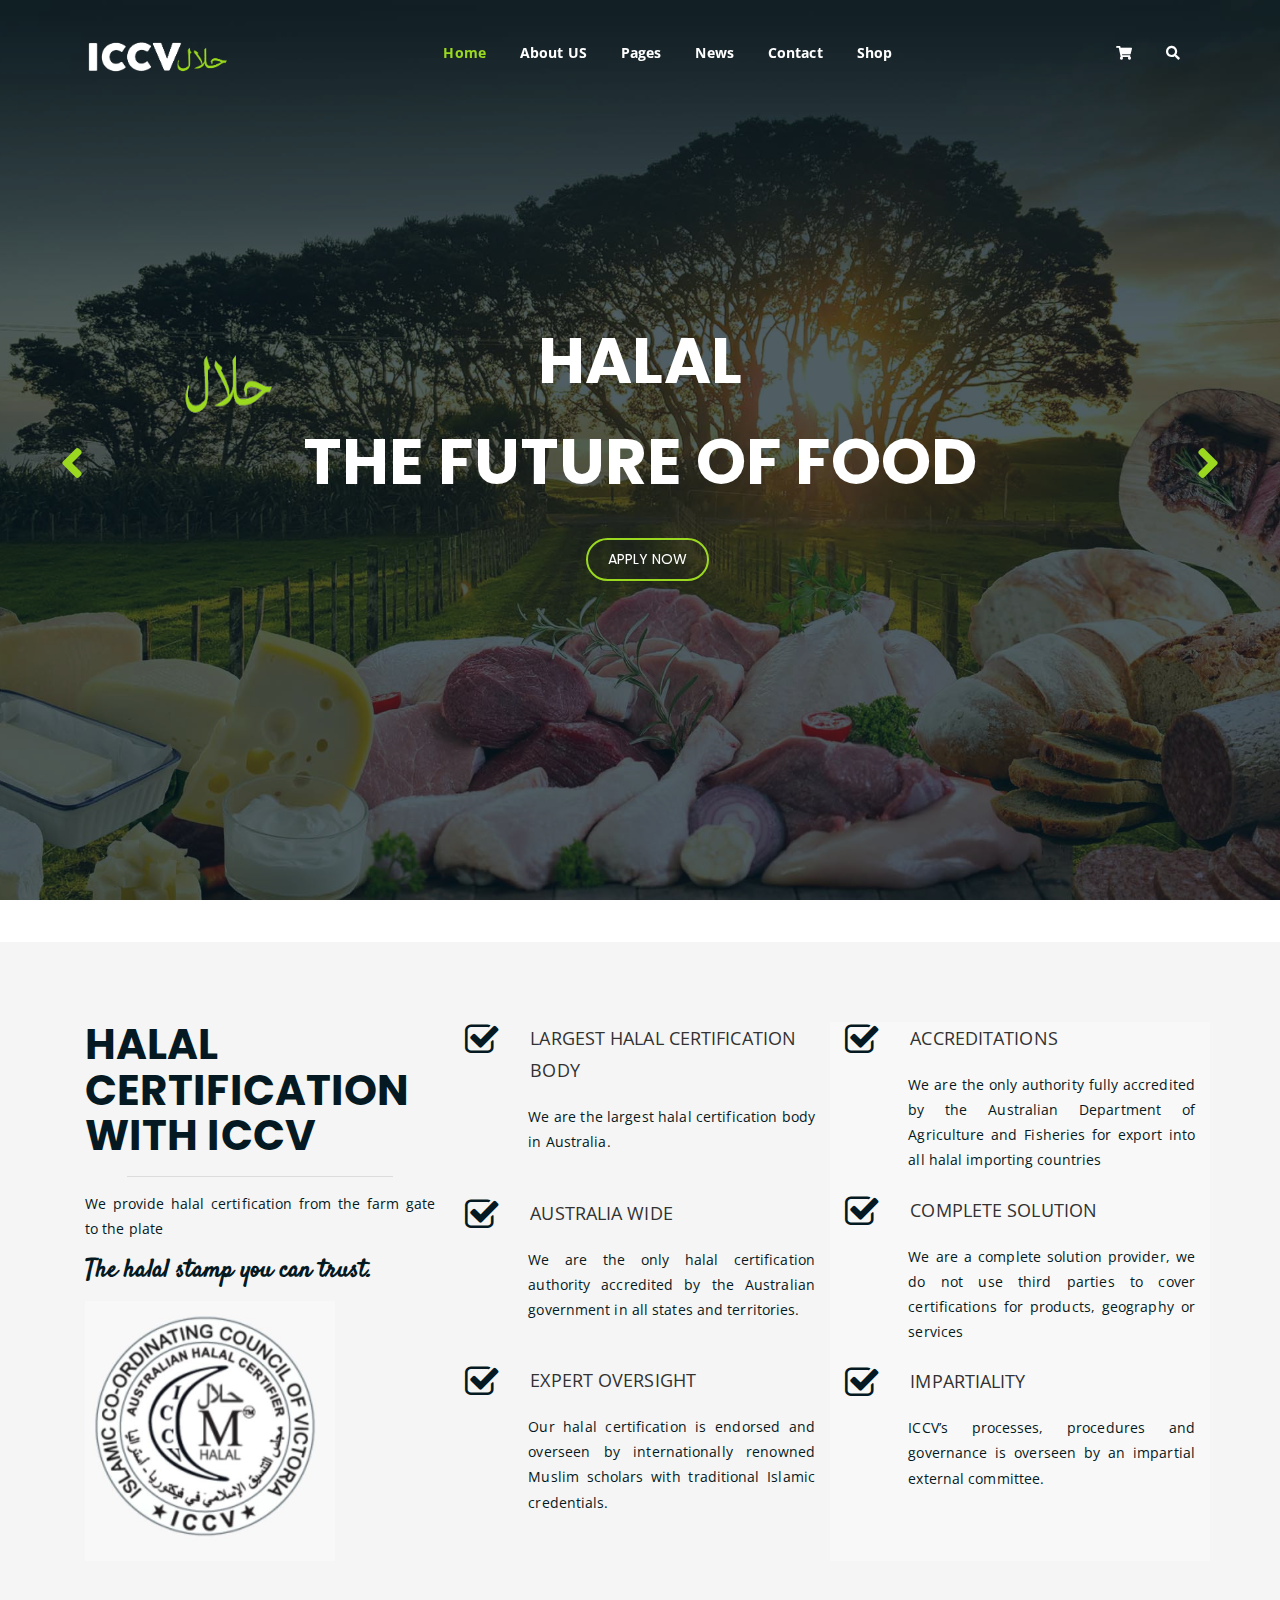
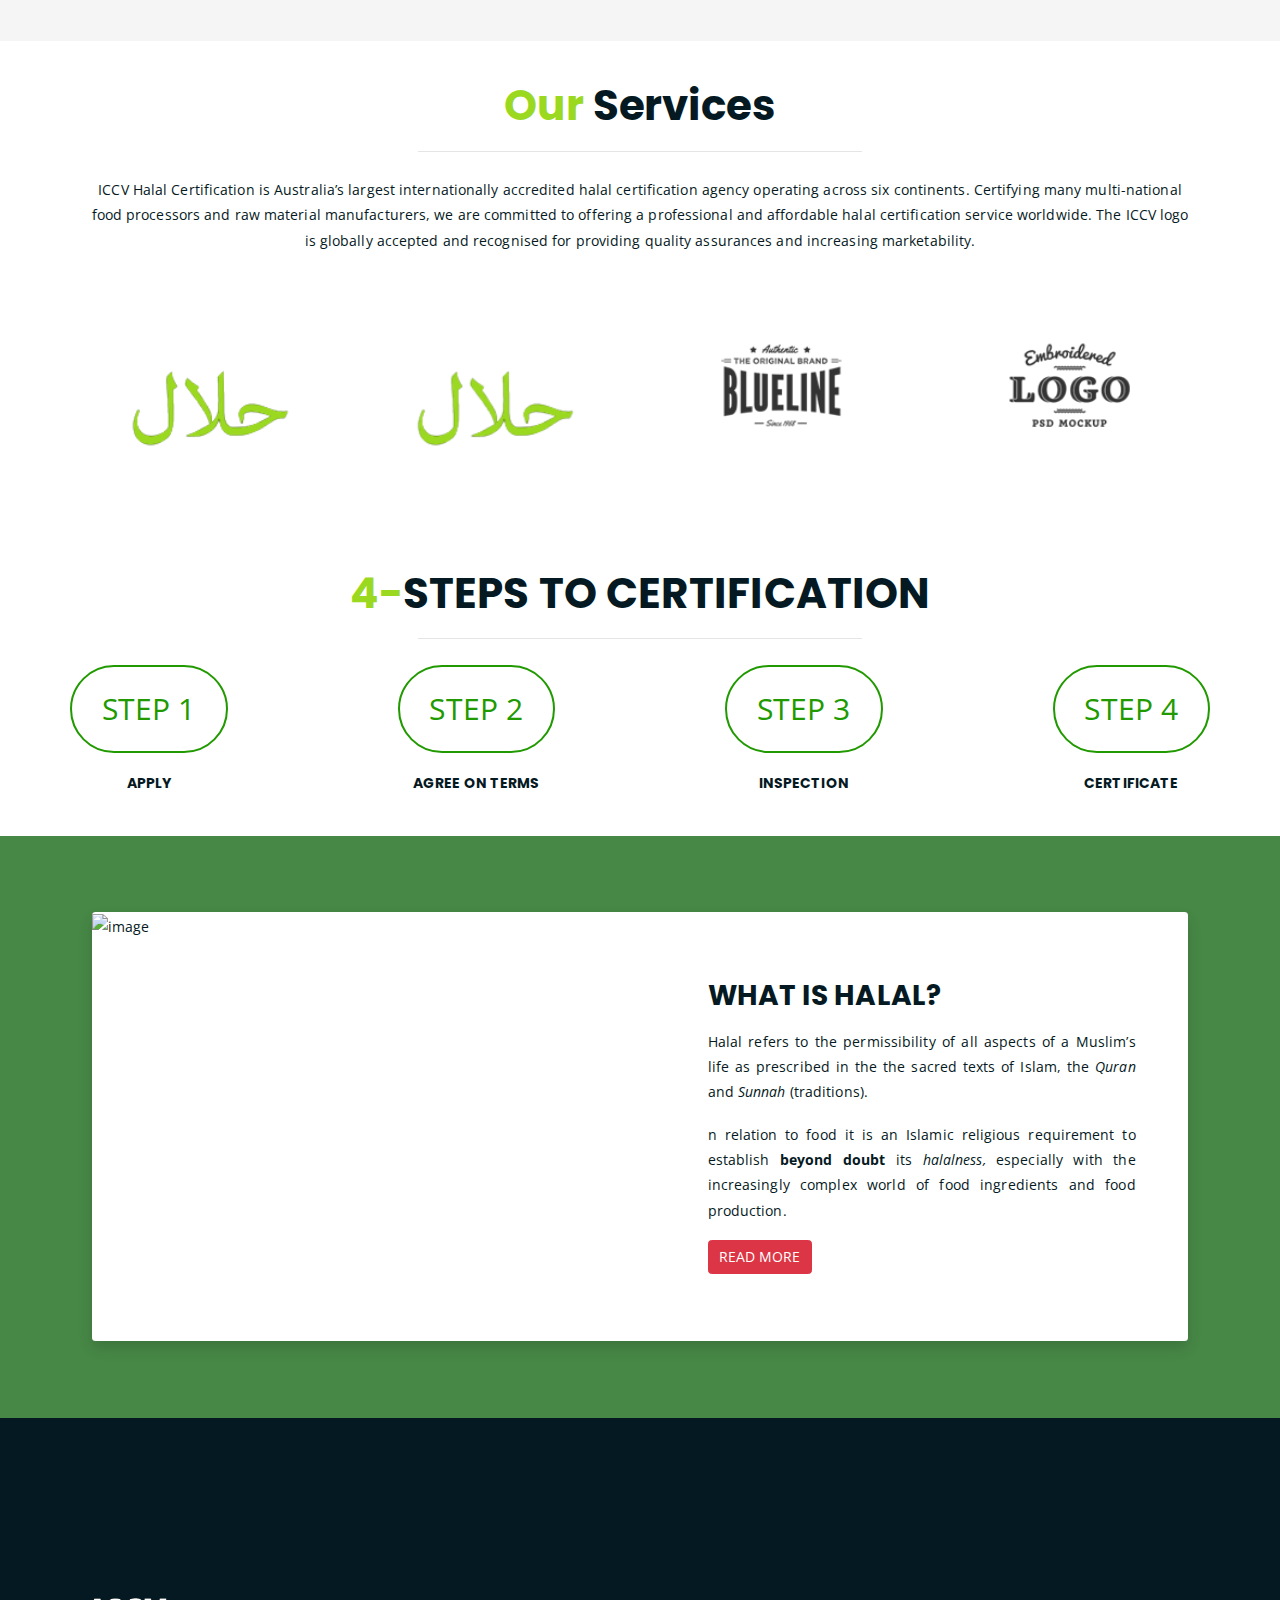
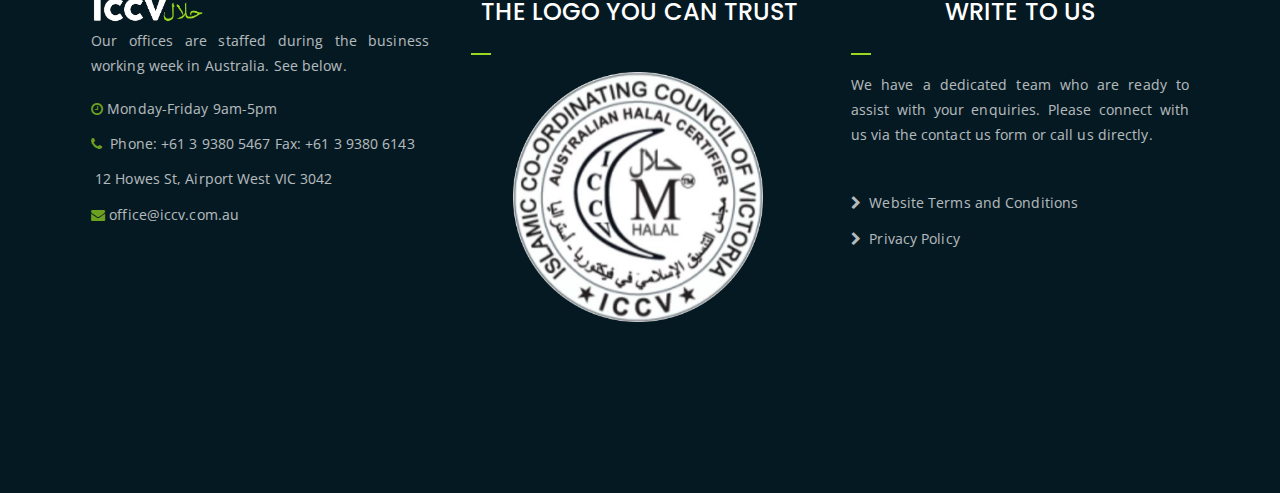
==== commit e6b9e304: "index page updated" ====
--- a/index.html
+++ b/index.html
@@ -20,6 +20,8 @@
 	<link rel="preconnect" href="https://fonts.gstatic.com" crossorigin>
 	<link href="https://fonts.googleapis.com/css2?family=Satisfy&display=swap" rel="stylesheet">
 	<!-- fontawesome -->
+	<link href="https://maxcdn.bootstrapcdn.com/font-awesome/4.2.0/css/font-awesome.min.css" rel="stylesheet">
+
 	<link rel="stylesheet" href="assets/css/all.min.css">
 	<!-- bootstrap -->
 	<link rel="stylesheet" href="assets/bootstrap/css/bootstrap.min.css">
@@ -237,7 +239,8 @@
 						</div>
 						<div class="col-md-10">
 							<p class="col2Heading">AUSTRALIA WIDE</p>
-							<p class="text-justify">We are the only halal certification authority accredited by the Australian government in all states and territories.</p>
+							<p class="text-justify">We are the only halal certification authority accredited by the
+								Australian government in all states and territories.</p>
 						</div>
 					</div>
 					<div class="row mt-5">
@@ -246,12 +249,14 @@
 						</div>
 						<div class="col-md-10">
 							<p class="col2Heading">EXPERT OVERSIGHT</p>
-							<p class="text-justify">Our halal certification is endorsed and overseen by internationally renowned Muslim scholars with traditional Islamic credentials.						</div>
-					</div>
-
-
-				</div>
-				<div class="col-lg-4 col-md-6">
+							<p class="text-justify">Our halal certification is endorsed and overseen by internationally
+								renowned Muslim scholars with traditional Islamic credentials.
+						</div>
+					</div>
+
+
+				</div>
+				<div class="col-lg-4 col-md-6 bgSection2">
 					<div class="row">
 						<div class="col-md-2">
 							<i class="fa fa-check-square-o" style="font-size:36px;"></i>
@@ -259,26 +264,31 @@
 						<div class="col-md-10">
 							<p class="col2Heading">ACCREDITATIONS
 							</p>
-							<p class="text-justify">We are the only authority fully accredited by the Australian Department of Agriculture and Fisheries for export into all halal importing countries</div>
-					</div>
-					<div class="row mt-5">
+							<p class="text-justify">We are the only authority fully accredited by the Australian
+								Department of Agriculture and Fisheries for export into all halal importing countries
+						</div>
+					</div>
+					<div class="row mt-4">
 						<div class="col-md-2">
 							<i class="fa fa-check-square-o" style="font-size:36px;"></i>
 						</div>
 						<div class="col-md-10">
 							<p class="col2Heading">COMPLETE SOLUTION
 							</p>
-							<p class="text-justify">We are a complete solution provider, we do not use third parties to cover certifications for products, geography or services</p>
-						</div>
-					</div>
-					<div class="row mt-5">
+							<p class="text-justify">We are a complete solution provider, we do not use third parties to
+								cover certifications for products, geography or services</p>
+						</div>
+					</div>
+					<div class="row mt-4">
 						<div class="col-md-2">
 							<i class="fa fa-check-square-o" style="font-size:36px;"></i>
 						</div>
 						<div class="col-md-10">
 							<p class="col2Heading">IMPARTIALITY
 							</p>
-							<p class="text-justify">ICCV’s processes, procedures and governance is overseen by an impartial external committee.		</div>
+							<p class="text-justify">ICCV’s processes, procedures and governance is overseen by an
+								impartial external committee.
+						</div>
 					</div>
 
 				</div>
@@ -288,381 +298,140 @@
 	</div>
 	<!-- end features list section -->
 
-	<!-- product section -->
-	<div class="product-section mt-150 mb-150">
-		<div class="container">
-			<div class="row">
-				<div class="col-lg-8 offset-lg-2 text-center">
-					<div class="section-title">
-						<h3><span class="orange-text">Our</span> Products</h3>
-						<p>Lorem ipsum dolor sit amet, consectetur adipisicing elit. Aliquid, fuga quas itaque eveniet
-							beatae optio.</p>
-					</div>
-				</div>
-			</div>
-
-			<div class="row">
-				<div class="col-lg-4 col-md-6 text-center">
-					<div class="single-product-item">
-						<div class="product-image">
-							<a href="single-product.html"><img src="assets/img/products/product-img-1.jpg" alt=""></a>
-						</div>
-						<h3>Strawberry</h3>
-						<p class="product-price"><span>Per Kg</span> 85$ </p>
-						<a href="cart.html" class="cart-btn"><i class="fas fa-shopping-cart"></i> Add to Cart</a>
-					</div>
-				</div>
-				<div class="col-lg-4 col-md-6 text-center">
-					<div class="single-product-item">
-						<div class="product-image">
-							<a href="single-product.html"><img src="assets/img/products/product-img-2.jpg" alt=""></a>
-						</div>
-						<h3>Berry</h3>
-						<p class="product-price"><span>Per Kg</span> 70$ </p>
-						<a href="cart.html" class="cart-btn"><i class="fas fa-shopping-cart"></i> Add to Cart</a>
-					</div>
-				</div>
-				<div class="col-lg-4 col-md-6 offset-md-3 offset-lg-0 text-center">
-					<div class="single-product-item">
-						<div class="product-image">
-							<a href="single-product.html"><img src="assets/img/products/product-img-3.jpg" alt=""></a>
-						</div>
-						<h3>Lemon</h3>
-						<p class="product-price"><span>Per Kg</span> 35$ </p>
-						<a href="cart.html" class="cart-btn"><i class="fas fa-shopping-cart"></i> Add to Cart</a>
-					</div>
-				</div>
-			</div>
-		</div>
-	</div>
-	<!-- end product section -->
+
+
 
 	<!-- cart banner section -->
-	<section class="cart-banner pt-100 pb-100">
-		<div class="container">
-			<div class="row clearfix">
-				<!--Image Column-->
-				<div class="image-column col-lg-6">
-					<div class="image">
-						<div class="price-box">
-							<div class="inner-price">
-								<span class="price">
-									<strong>30%</strong> <br> off per kg
-								</span>
-							</div>
-						</div>
-						<img src="assets/img/a.jpg" alt="">
-					</div>
-				</div>
-				<!--Content Column-->
-				<div class="content-column col-lg-6">
-					<h3><span class="orange-text">Deal</span> of the month</h3>
-					<h4>Hikan Strwaberry</h4>
-					<div class="text">Quisquam minus maiores repudiandae nobis, minima saepe id, fugit ullam similique!
-						Beatae, minima quisquam molestias facere ea. Perspiciatis unde omnis iste natus error sit
-						voluptatem accusant</div>
-					<!--Countdown Timer-->
-					<div class="time-counter">
-						<div class="time-countdown clearfix" data-countdown="2020/2/01">
-							<div class="counter-column">
-								<div class="inner"><span class="count">00</span>Days</div>
-							</div>
-							<div class="counter-column">
-								<div class="inner"><span class="count">00</span>Hours</div>
-							</div>
-							<div class="counter-column">
-								<div class="inner"><span class="count">00</span>Mins</div>
-							</div>
-							<div class="counter-column">
-								<div class="inner"><span class="count">00</span>Secs</div>
-							</div>
-						</div>
-					</div>
-					<a href="cart.html" class="cart-btn mt-3"><i class="fas fa-shopping-cart"></i> Add to Cart</a>
+	<section class=" mt-5">
+		<div class="container bg-white">
+			<h2 class="text-center"><span class="section3Heading">Our</span>&nbsp;Services</h2>
+			<hr class="mx">
+			<p class="text-center ">ICCV Halal Certification is Australia’s largest internationally accredited halal
+				certification agency operating across six continents. Certifying many multi-national food processors and
+				raw material manufacturers, we are committed to offering a professional and affordable halal
+				certification service worldwide. The ICCV logo is globally accepted and recognised for providing quality
+				assurances and increasing marketability.</p>
+		</div>
+		<div class="logo-carousel-section mt-4 bg-white">
+			<div class="container">
+				<div class="row">
+					<div class="col-lg-12">
+						<div class="logo-carousel-inner">
+							<div class="single-logo-item">
+								<img src="assets/img/halalname.png" alt="">
+							</div>
+							<div class="single-logo-item">
+								<img src="assets/img/halalname.png" alt="">
+							</div>
+							<div class="single-logo-item">
+								<img src="assets/img/company-logos/3.png" alt="">
+							</div>
+							<div class="single-logo-item">
+								<img src="assets/img/company-logos/4.png" alt="">
+							</div>
+							<div class="single-logo-item">
+								<img src="assets/img/company-logos/5.png" alt="">
+							</div>
+						</div>
+					</div>
 				</div>
 			</div>
 		</div>
 	</section>
 	<!-- end cart banner section -->
-
-	<!-- testimonail-section -->
-	<div class="testimonail-section mt-150 mb-150">
+	<section class=" mt-5">
+		<div class="container bg-white">
+			<h2 class="text-center"><span class="section3Heading">4-</span>STEPS TO CERTIFICATION</h2>
+			<hr class="mx">
+		</div>
+		<div class="steps mb-5">
+			<div class="row">
+				<div class="col-md-3 text-center ">
+					<div class="btnn ">STEP 1</div>
+					<h6>APPLY</h6>
+
+				</div>
+				<div class="col-md-3 text-center">
+					<div class="btnn ">STEP 2</div>
+					<h6>AGREE ON TERMS </h6>
+
+				</div>
+				<div class="col-md-3 text-center">
+					<div class="btnn ">STEP 3</div>
+					<h6>INSPECTION</h6>
+
+				</div>
+				<div class="col-md-3 text-center">
+					<div class="btnn ">STEP 4</div>
+					<h6>CERTIFICATE</h6>
+
+				</div>
+			</div>
+		</div>
+	</section>
+	<section class=" mt-5  pi-5 success">
 		<div class="container">
-			<div class="row">
-				<div class="col-lg-10 offset-lg-1 text-center">
-					<div class="testimonial-sliders">
-						<div class="single-testimonial-slider">
-							<div class="client-avater">
-								<img src="assets/img/avaters/avatar1.png" alt="">
-							</div>
-							<div class="client-meta">
-								<h3>Saira Hakim <span>Local shop owner</span></h3>
-								<p class="testimonial-body">
-									" Sed ut perspiciatis unde omnis iste natus error veritatis et quasi architecto
-									beatae vitae dict eaque ipsa quae ab illo inventore Sed ut perspiciatis unde omnis
-									iste natus error sit voluptatem accusantium "
-								</p>
-								<div class="last-icon">
-									<i class="fas fa-quote-right"></i>
-								</div>
-							</div>
-						</div>
-						<div class="single-testimonial-slider">
-							<div class="client-avater">
-								<img src="assets/img/avaters/avatar2.png" alt="">
-							</div>
-							<div class="client-meta">
-								<h3>David Niph <span>Local shop owner</span></h3>
-								<p class="testimonial-body">
-									" Sed ut perspiciatis unde omnis iste natus error veritatis et quasi architecto
-									beatae vitae dict eaque ipsa quae ab illo inventore Sed ut perspiciatis unde omnis
-									iste natus error sit voluptatem accusantium "
-								</p>
-								<div class="last-icon">
-									<i class="fas fa-quote-right"></i>
-								</div>
-							</div>
-						</div>
-						<div class="single-testimonial-slider">
-							<div class="client-avater">
-								<img src="assets/img/avaters/avatar3.png" alt="">
-							</div>
-							<div class="client-meta">
-								<h3>Jacob Sikim <span>Local shop owner</span></h3>
-								<p class="testimonial-body">
-									" Sed ut perspiciatis unde omnis iste natus error veritatis et quasi architecto
-									beatae vitae dict eaque ipsa quae ab illo inventore Sed ut perspiciatis unde omnis
-									iste natus error sit voluptatem accusantium "
-								</p>
-								<div class="last-icon">
-									<i class="fas fa-quote-right"></i>
-								</div>
-							</div>
-						</div>
-					</div>
-				</div>
-			</div>
-		</div>
-	</div>
-	<!-- end testimonail-section -->
-
-	<!-- advertisement section -->
-	<div class="abt-section mb-150">
-		<div class="container">
-			<div class="row">
-				<div class="col-lg-6 col-md-12">
-					<div class="abt-bg">
-						<a href="https://www.youtube.com/watch?v=DBLlFWYcIGQ" class="video-play-btn popup-youtube"><i
-								class="fas fa-play"></i></a>
-					</div>
-				</div>
-				<div class="col-lg-6 col-md-12">
-					<div class="abt-text">
-						<p class="top-sub">Since Year 1999</p>
-						<h2>We are <span class="orange-text">Fruitkha</span></h2>
-						<p>Etiam vulputate ut augue vel sodales. In sollicitudin neque et massa porttitor vestibulum ac
-							vel nisi. Vestibulum placerat eget dolor sit amet posuere. In ut dolor aliquet, aliquet
-							sapien sed, interdum velit. Nam eu molestie lorem.</p>
-						<p>Lorem ipsum dolor sit amet, consectetur adipisicing elit. Sapiente facilis illo repellat
-							veritatis minus, et labore minima mollitia qui ducimus.</p>
-						<a href="about.html" class="boxed-btn mt-4">know more</a>
-					</div>
-				</div>
-			</div>
-		</div>
-	</div>
-	<!-- end advertisement section -->
-
-	<!-- shop banner -->
-	<section class="shop-banner">
-		<div class="container">
-			<h3>December sale is on! <br> with big <span class="orange-text">Discount...</span></h3>
-			<div class="sale-percent"><span>Sale! <br> Upto</span>50% <span>off</span></div>
-			<a href="shop.html" class="cart-btn btn-lg">Shop Now</a>
+			<div class="card shadow border-0 ">
+				<div class="row p-10">
+					<div class="col-md-6">
+						<img src="./assets/img/meat2.JPG" alt="image" class="imagemeat">
+					</div>
+					<div class="col-md-6 pi-5">
+						<h3 class="text-justify font-weight-bold">WHAT IS HALAL?</h3>
+						<p class="text-justify">Halal refers to the permissibility of all aspects of a Muslim’s life as
+							prescribed in the the sacred texts of Islam, the <i> Quran</i> and <i>Sunnah</i>
+							(traditions).</p>
+						<p class="text-justify">n relation to food it is an Islamic religious requirement to
+							establish<b> beyond doubt</b> its <i>halalness,</i> especially with the increasingly complex
+							world of food ingredients and food production.</p>
+						<button class="btn btn-danger">READ MORE</button>
+					</div>
+
+				</div>
+			</div>
+
+		</div>
+
 		</div>
 	</section>
-	<!-- end shop banner -->
-
-	<!-- latest news -->
-	<div class="latest-news pt-150 pb-150">
-		<div class="container">
-
-			<div class="row">
-				<div class="col-lg-8 offset-lg-2 text-center">
-					<div class="section-title">
-						<h3><span class="orange-text">Our</span> News</h3>
-						<p>Lorem ipsum dolor sit amet, consectetur adipisicing elit. Aliquid, fuga quas itaque eveniet
-							beatae optio.</p>
-					</div>
-				</div>
-			</div>
-
-			<div class="row">
-				<div class="col-lg-4 col-md-6">
-					<div class="single-latest-news">
-						<a href="single-news.html">
-							<div class="latest-news-bg news-bg-1"></div>
-						</a>
-						<div class="news-text-box">
-							<h3><a href="single-news.html">You will vainly look for fruit on it in autumn.</a></h3>
-							<p class="blog-meta">
-								<span class="author"><i class="fas fa-user"></i> Admin</span>
-								<span class="date"><i class="fas fa-calendar"></i> 27 December, 2019</span>
-							</p>
-							<p class="excerpt">Vivamus lacus enim, pulvinar vel nulla sed, scelerisque rhoncus nisi.
-								Praesent vitae mattis nunc, egestas viverra eros.</p>
-							<a href="single-news.html" class="read-more-btn">read more <i
-									class="fas fa-angle-right"></i></a>
-						</div>
-					</div>
-				</div>
-				<div class="col-lg-4 col-md-6">
-					<div class="single-latest-news">
-						<a href="single-news.html">
-							<div class="latest-news-bg news-bg-2"></div>
-						</a>
-						<div class="news-text-box">
-							<h3><a href="single-news.html">A man's worth has its season, like tomato.</a></h3>
-							<p class="blog-meta">
-								<span class="author"><i class="fas fa-user"></i> Admin</span>
-								<span class="date"><i class="fas fa-calendar"></i> 27 December, 2019</span>
-							</p>
-							<p class="excerpt">Vivamus lacus enim, pulvinar vel nulla sed, scelerisque rhoncus nisi.
-								Praesent vitae mattis nunc, egestas viverra eros.</p>
-							<a href="single-news.html" class="read-more-btn">read more <i
-									class="fas fa-angle-right"></i></a>
-						</div>
-					</div>
-				</div>
-				<div class="col-lg-4 col-md-6 offset-md-3 offset-lg-0">
-					<div class="single-latest-news">
-						<a href="single-news.html">
-							<div class="latest-news-bg news-bg-3"></div>
-						</a>
-						<div class="news-text-box">
-							<h3><a href="single-news.html">Good thoughts bear good fresh juicy fruit.</a></h3>
-							<p class="blog-meta">
-								<span class="author"><i class="fas fa-user"></i> Admin</span>
-								<span class="date"><i class="fas fa-calendar"></i> 27 December, 2019</span>
-							</p>
-							<p class="excerpt">Vivamus lacus enim, pulvinar vel nulla sed, scelerisque rhoncus nisi.
-								Praesent vitae mattis nunc, egestas viverra eros.</p>
-							<a href="single-news.html" class="read-more-btn">read more <i
-									class="fas fa-angle-right"></i></a>
-						</div>
-					</div>
-				</div>
-			</div>
-			<div class="row">
-				<div class="col-lg-12 text-center">
-					<a href="news.html" class="boxed-btn">More News</a>
-				</div>
-			</div>
-		</div>
-	</div>
-	<!-- end latest news -->
-
-	<!-- logo carousel -->
-	<div class="logo-carousel-section">
-		<div class="container">
-			<div class="row">
-				<div class="col-lg-12">
-					<div class="logo-carousel-inner">
-						<div class="single-logo-item">
-							<img src="assets/img/company-logos/1.png" alt="">
-						</div>
-						<div class="single-logo-item">
-							<img src="assets/img/company-logos/2.png" alt="">
-						</div>
-						<div class="single-logo-item">
-							<img src="assets/img/company-logos/3.png" alt="">
-						</div>
-						<div class="single-logo-item">
-							<img src="assets/img/company-logos/4.png" alt="">
-						</div>
-						<div class="single-logo-item">
-							<img src="assets/img/company-logos/5.png" alt="">
-						</div>
-					</div>
-				</div>
-			</div>
-		</div>
-	</div>
-	<!-- end logo carousel -->
 
 	<!-- footer -->
 	<div class="footer-area">
 		<div class="container">
 			<div class="row">
-				<div class="col-lg-3 col-md-6">
+				<div class="col-lg-4 p-4">
 					<div class="footer-box about-widget">
-						<h2 class="widget-title">About us</h2>
-						<p>Ut enim ad minim veniam perspiciatis unde omnis iste natus error sit voluptatem accusantium
-							doloremque laudantium, totam rem aperiam, eaque ipsa quae.</p>
-					</div>
-				</div>
-				<div class="col-lg-3 col-md-6">
-					<div class="footer-box get-in-touch">
-						<h2 class="widget-title">Get in Touch</h2>
+						<img src="./assets/img/iccv_logo-removebg-preview.png" alt="" class="footerImage">
+						<p class="text-justify">Our offices are staffed during the business working week in Australia. See below.</p>
 						<ul>
-							<li>34/8, East Hukupara, Gifirtok, Sadan.</li>
-							<li>support@fruitkha.com</li>
-							<li>+00 111 222 3333</li>
+							<li><i class="fa fa-clock section3Heading"></i>&nbsp;Monday-Friday 9am-5pm</li>
+							<li><i class="fa fa-phone section3Heading"></i> &nbsp;Phone: +61 3 9380 5467 Fax: +61 3 9380 6143</li>
+							<li><i class="fa fa-location-pin"></i>&nbsp;12 Howes St, Airport West VIC 3042</li>
+							<li><i class="fa fa-envelope section3Heading"></i>&nbsp;office@iccv.com.au</li>
 						</ul>
-					</div>
-				</div>
-				<div class="col-lg-3 col-md-6">
-					<div class="footer-box pages">
-						<h2 class="widget-title">Pages</h2>
+
+					</div>
+				</div>
+				<div class="col-lg-4 p-4 ">
+					<div class="footer-box ">
+						<h2 class="widget-title text-center">THE LOGO YOU CAN TRUST</h2>
+						<img class=" mx-5  stamp" src="./assets/img/stamp2-modified.png" alt="">
+					</div>
+				</div>
+				<div class="col-lg-4 p-4 ">
+					<div class="footer-box ">
+						<h2 class="widget-title text-center">WRITE TO US</h2>
+						<p class="text-justify">We have a dedicated team who are ready to assist with your enquiries. Please connect with us via the contact us form or call us directly.</p>
+						<br>
 						<ul>
-							<li><a href="index.html">Home</a></li>
-							<li><a href="about.html">About</a></li>
-							<li><a href="services.html">Shop</a></li>
-							<li><a href="news.html">News</a></li>
-							<li><a href="contact.html">Contact</a></li>
+							<li><i class="fa fa-chevron-right"></i>&nbsp;  Website Terms and Conditions</li>
+							<li><i class="fa fa-chevron-right"></i>&nbsp;  Privacy Policy</li>
 						</ul>
-					</div>
-				</div>
-				<div class="col-lg-3 col-md-6">
-					<div class="footer-box subscribe">
-						<h2 class="widget-title">Subscribe</h2>
-						<p>Subscribe to our mailing list to get the latest updates.</p>
-						<form action="index.html">
-							<input type="email" placeholder="Email">
-							<button type="submit"><i class="fas fa-paper-plane"></i></button>
-						</form>
-					</div>
+		     	</div>
 				</div>
 			</div>
 		</div>
 	</div>
-	<!-- end footer -->
-
-	<!-- copyright -->
-	<div class="copyright">
-		<div class="container">
-			<div class="row">
-				<div class="col-lg-6 col-md-12">
-					<p>Copyrights &copy; 2019 - <a href="https://imransdesign.com/">Imran Hossain</a>, All Rights
-						Reserved.<br>
-						Distributed By - <a href="https://themewagon.com/">Themewagon</a>
-					</p>
-				</div>
-				<div class="col-lg-6 text-right col-md-12">
-					<div class="social-icons">
-						<ul>
-							<li><a href="#" target="_blank"><i class="fab fa-facebook-f"></i></a></li>
-							<li><a href="#" target="_blank"><i class="fab fa-twitter"></i></a></li>
-							<li><a href="#" target="_blank"><i class="fab fa-instagram"></i></a></li>
-							<li><a href="#" target="_blank"><i class="fab fa-linkedin"></i></a></li>
-							<li><a href="#" target="_blank"><i class="fab fa-dribbble"></i></a></li>
-						</ul>
-					</div>
-				</div>
-			</div>
-		</div>
-	</div>
-	<!-- end copyright -->
 
 	<!-- jquery -->
 	<script src="assets/js/jquery-1.11.3.min.js"></script>
--- a/assets/css/main.css
+++ b/assets/css/main.css
@@ -2780,4 +2780,50 @@
   margin-left: 2px !important;
   color:#323232 !important;
 
-}+}
+.bgSection2{
+  background-color: #F8F8F8 !important;
+}
+.section3Heading{
+  color:#9AD91F;
+}
+.mx{
+  margin: 2% 30%;
+  font-weight: 200;
+  height: 3px !important;
+}
+.btnn{
+/* align-items: center;  border-radius: 30px !important;
+  border:2px solid #9AD91F;
+  color: #9AD91F;
+  background-color: white;
+  width:40%;
+  padding:auto 0;
+  height:100px; */
+    border-width: 2px;
+    border-color: #219900;
+    border-style: solid;
+    border-radius: 50px;
+    padding: 15px;
+    color:#219900;
+    /* font-weight: bold !important; */
+    font-size: 30px;
+    margin-top: 0px;
+    margin-right: 70px;
+    margin-bottom: 20px;
+    margin-left: 70px;
+}
+.imagemeat{
+  height: 100%;
+  width: 100%;
+}
+.pi-5
+{
+  padding: 6%;
+}
+.footerImage{
+  width:35%;
+}
+.success{
+  background-color: #478846;
+}
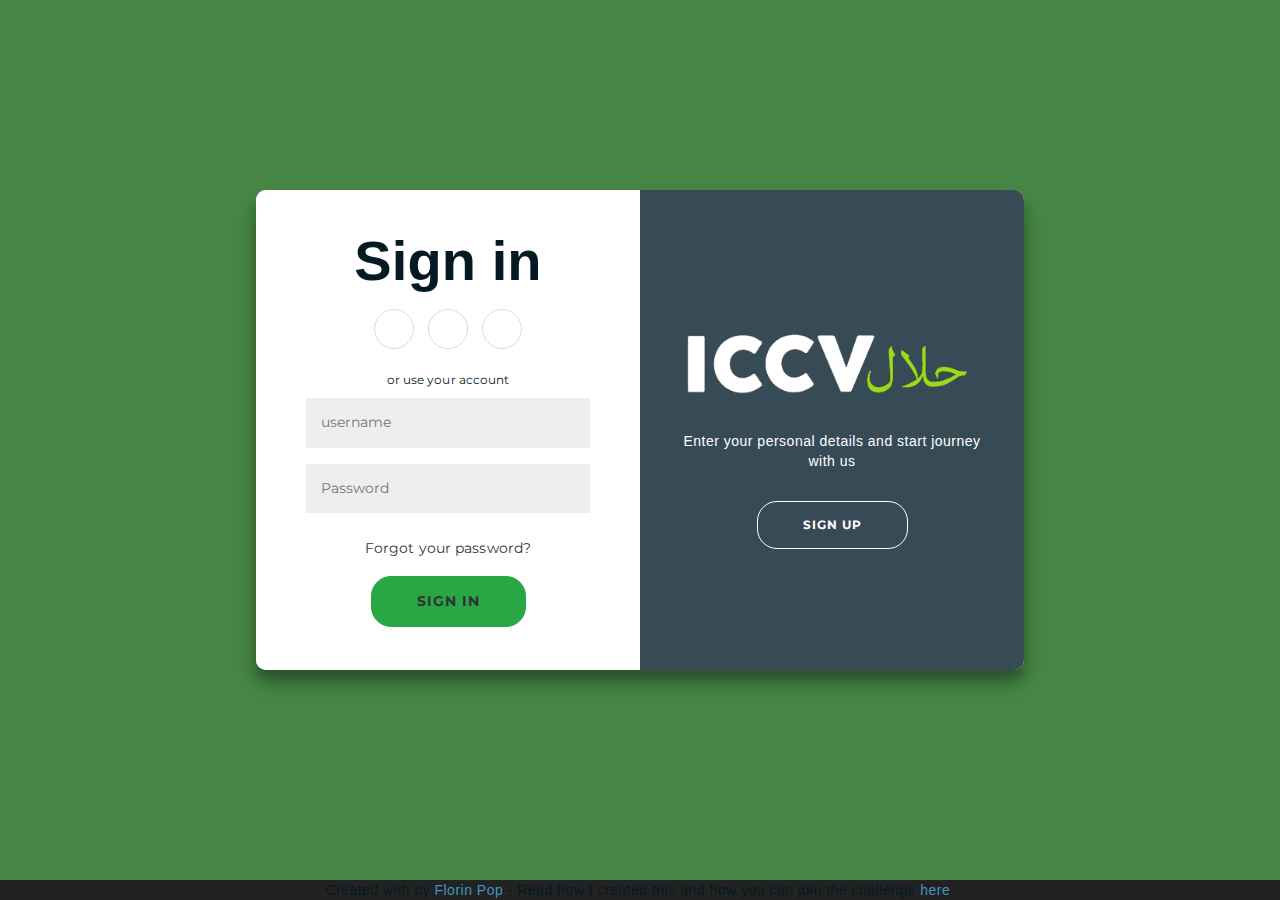
==== commit b37dd336: "updated" ====
--- a/index.html
+++ b/index.html
@@ -1,459 +1,337 @@
 <!DOCTYPE html>
 <html lang="en">
-
 <head>
-	<meta charset="UTF-8">
-	<meta http-equiv="X-UA-Compatible" content="IE=edge">
-	<meta name="viewport" content="width=device-width, initial-scale=1">
-	<meta name="description"
-		content="Responsive Bootstrap4 Shop Template, Created by Imran Hossain from https://imransdesign.com/">
-
-	<!-- title -->
-	<title>ICCV</title>
-
-	<!-- favicon -->
-	<link rel="shortcut icon" type="image/png" href="assets/img/favicon.png">
-	<!-- google font -->
-	<link href="https://fonts.googleapis.com/css?family=Open+Sans:300,400,700" rel="stylesheet">
-	<link href="https://fonts.googleapis.com/css?family=Poppins:400,700&display=swap" rel="stylesheet">
-	<link rel="preconnect" href="https://fonts.googleapis.com">
-	<link rel="preconnect" href="https://fonts.gstatic.com" crossorigin>
-	<link href="https://fonts.googleapis.com/css2?family=Satisfy&display=swap" rel="stylesheet">
-	<!-- fontawesome -->
-	<link href="https://maxcdn.bootstrapcdn.com/font-awesome/4.2.0/css/font-awesome.min.css" rel="stylesheet">
-
-	<link rel="stylesheet" href="assets/css/all.min.css">
-	<!-- bootstrap -->
-	<link rel="stylesheet" href="assets/bootstrap/css/bootstrap.min.css">
-	<!-- owl carousel -->
-	<link rel="stylesheet" href="assets/css/owl.carousel.css">
-	<!-- magnific popup -->
-	<link rel="stylesheet" href="assets/css/magnific-popup.css">
-	<!-- animate css -->
-	<link rel="stylesheet" href="assets/css/animate.css">
-	<!-- mean menu css -->
-	<link rel="stylesheet" href="assets/css/meanmenu.min.css">
-	<!-- main style -->
+    <meta charset="UTF-8">
+    <meta http-equiv="X-UA-Compatible" content="IE=edge">
+    <meta name="viewport" content="width=device-width, initial-scale=1.0">
+    <link rel="stylesheet" href="assets/bootstrap/css/bootstrap.min.css">
 	<link rel="stylesheet" href="assets/css/main.css">
-	<!-- responsive -->
-	<link rel="stylesheet" href="assets/css/responsive.css">
-	<link rel="stylesheet" href="https://cdnjs.cloudflare.com/ajax/libs/font-awesome/4.7.0/css/font-awesome.min.css">
+
+    <script src="https://code.jquery.com/jquery-3.6.1.min.js" integrity="sha256-o88AwQnZB+VDvE9tvIXrMQaPlFFSUTR+nldQm1LuPXQ=" crossorigin="anonymous" async defer></script>
+    <title>Login</title>
+    <style>
+        
+   @import url('https://fonts.googleapis.com/css?family=Montserrat:400,800');
+
+* {
+	box-sizing: border-box;
+}
+
+body {
+	background: #f6f5f7;
+	display: flex;
+	justify-content: center;
+	align-items: center;
+	flex-direction: column;
+	font-family: 'Montserrat', sans-serif;
+	height: 100vh;
+	margin: -20px 0 50px;
+}
+
+h1 {
+	font-weight: bold;
+	margin: 0;
+}
+
+h2 {
+	text-align: center;
+}
+
+p {
+	font-size: 14px;
+	font-weight: 100;
+	line-height: 20px;
+	letter-spacing: 0.5px;
+	margin: 20px 0 30px;
+}
+
+span {
+	font-size: 12px;
+}
+
+a {
+	color: #333;
+	font-size: 14px;
+	text-decoration: none;
+	margin: 15px 0;
+}
+
+button {
+	border-radius: 20px;
+	border: 1px solid #FF4B2B;
+	background-color: #FF4B2B;
+	color: #FFFFFF;
+	font-size: 12px;
+	font-weight: bold;
+	padding: 12px 45px;
+	letter-spacing: 1px;
+	text-transform: uppercase;
+	transition: transform 80ms ease-in;
+}
+
+button:active {
+	transform: scale(0.95);
+}
+
+button:focus {
+	outline: none;
+}
+
+button.ghost {
+	background-color: transparent;
+	border-color: #FFFFFF;
+}
+
+form {
+	background-color: #FFFFFF;
+	display: flex;
+	align-items: center;
+	justify-content: center;
+	flex-direction: column;
+	padding: 0 50px;
+	height: 100%;
+	text-align: center;
+}
+
+input {
+	background-color: #eee;
+	border: none;
+	padding: 12px 15px;
+	margin: 8px 0;
+	width: 100%;
+}
+
+.container {
+	background-color: #fff;
+	border-radius: 10px;
+  	box-shadow: 0 14px 28px rgba(0,0,0,0.25), 
+			0 10px 10px rgba(0,0,0,0.22);
+	position: relative;
+	overflow: hidden;
+	width: 768px;
+	max-width: 100%;
+	min-height: 480px;
+}
+
+.form-container {
+	position: absolute;
+	top: 0;
+	height: 100%;
+	transition: all 0.6s ease-in-out;
+}
+
+.sign-in-container {
+	left: 0;
+	width: 50%;
+	z-index: 2;
+}
+
+.container.right-panel-active .sign-in-container {
+	transform: translateX(100%);
+}
+
+.sign-up-container {
+	left: 0;
+	width: 50%;
+	opacity: 0;
+	z-index: 1;
+}
+
+.container.right-panel-active .sign-up-container {
+	transform: translateX(100%);
+	opacity: 1;
+	z-index: 5;
+	animation: show 0.6s;
+}
+
+@keyframes show {
+	0%, 49.99% {
+		opacity: 0;
+		z-index: 1;
+	}
+	
+	50%, 100% {
+		opacity: 1;
+		z-index: 5;
+	}
+}
+
+.overlay-container {
+	position: absolute;
+	top: 0;
+	left: 50%;
+	width: 50%;
+	height: 100%;
+	overflow: hidden;
+	transition: transform 0.6s ease-in-out;
+	z-index: 100;
+}
+
+.container.right-panel-active .overlay-container{
+	transform: translateX(-100%);
+}
+
+.overlay {
+	background: #374b56;
+	/* background: -webkit-linear-gradient(to right, #FF4B2B, #FF416C);
+	background: linear-gradient(to right, #FF4B2B, #FF416C); */
+	background-repeat: no-repeat;
+	background-size: cover;
+	background-position: 0 0;
+	color: #FFFFFF;
+	position: relative;
+	left: -100%;
+	height: 100%;
+	width: 200%;
+  	transform: translateX(0);
+	transition: transform 0.6s ease-in-out;
+}
+
+.container.right-panel-active .overlay {
+  	transform: translateX(50%);
+}
+
+.overlay-panel {
+	position: absolute;
+	display: flex;
+	align-items: center;
+	justify-content: center;
+	flex-direction: column;
+	padding: 0 40px;
+	text-align: center;
+	top: 0;
+	height: 100%;
+	width: 50%;
+	transform: translateX(0);
+	transition: transform 0.6s ease-in-out;
+}
+
+.overlay-left {
+	transform: translateX(-20%);
+}
+
+.container.right-panel-active .overlay-left {
+	transform: translateX(0);
+}
+
+.overlay-right {
+	right: 0;
+	transform: translateX(0);
+}
+
+.container.right-panel-active .overlay-right {
+	transform: translateX(20%);
+}
+
+.social-container {
+	margin: 20px 0;
+}
+
+.social-container a {
+	border: 1px solid #DDDDDD;
+	border-radius: 50%;
+	display: inline-flex;
+	justify-content: center;
+	align-items: center;
+	margin: 0 5px;
+	height: 40px;
+	width: 40px;
+}
+
+footer {
+    background-color: #222;
+    color: #fff;
+    font-size: 14px;
+    bottom: 0;
+    position: fixed;
+    left: 0;
+    right: 0;
+    text-align: center;
+    z-index: 999;
+}
+
+footer p {
+    margin: 10px 0;
+}
+
+footer i {
+    color: red;
+}
+
+footer a {
+    color: #3c97bf;
+    text-decoration: none;
+}
+    </style>
 </head>
-
-<body>
-
-	<!--PreLoader-->
-	<div class="loader">
-		<div class="loader-inner">
-			<div class="circle"></div>
-		</div>
-	</div>
-	<!--PreLoader Ends-->
-
-	<!-- header -->
-	<div class="top-header-area" id="sticker">
-		<div class="container">
-			<div class="row">
-				<div class="col-lg-12 col-sm-12 text-center">
-					<div class="main-menu-wrap">
-						<!-- logo -->
-						<div class="site-logo">
-							<a href="index.html">
-								<img src="assets/img/iccv_logo-removebg-preview.png" alt="">
-							</a>
-						</div>
-						<!-- logo -->
-
-						<!-- menu start -->
-						<nav class="main-menu">
-							<ul>
-								<li class="current-list-item"><a href="#">Home</a>
-									<!-- <ul class="sub-menu">
-										<li><a href="index.html">Static Home</a></li>
-										<li><a href="index_2.html">Slider Home</a></li>
-									</ul> -->
-								</li>
-								<li><a href="about.html">About US</a></li>
-								<li><a href="#">Pages</a>
-									<ul class="sub-menu">
-										<li><a href="404.html">404 page</a></li>
-										<li><a href="about.html">About</a></li>
-										<li><a href="cart.html">Cart</a></li>
-										<li><a href="checkout.html">Check Out</a></li>
-										<li><a href="contact.html">Contact</a></li>
-										<li><a href="news.html">News</a></li>
-										<li><a href="shop.html">Shop</a></li>
-									</ul>
-								</li>
-								<li><a href="news.html">News</a>
-									<ul class="sub-menu">
-										<li><a href="news.html">News</a></li>
-										<li><a href="single-news.html">Single News</a></li>
-									</ul>
-								</li>
-								<li><a href="contact.html">Contact</a></li>
-								<li><a href="shop.html">Shop</a>
-									<ul class="sub-menu">
-										<li><a href="shop.html">Shop</a></li>
-										<li><a href="checkout.html">Check Out</a></li>
-										<li><a href="single-product.html">Single Product</a></li>
-										<li><a href="cart.html">Cart</a></li>
-									</ul>
-								</li>
-								<li>
-									<div class="header-icons">
-										<a class="shopping-cart" href="cart.html"><i
-												class="fas fa-shopping-cart"></i></a>
-										<a class="mobile-hide search-bar-icon" href="#"><i
-												class="fas fa-search"></i></a>
-									</div>
-								</li>
-							</ul>
-						</nav>
-						<a class="mobile-show search-bar-icon" href="#"><i class="fas fa-search"></i></a>
-						<div class="mobile-menu"></div>
-						<!-- menu end -->
-					</div>
-				</div>
-			</div>
-		</div>
-	</div>
-	<!-- end header -->
-
-	<!-- search area -->
-	<!-- <div class="search-area">
-		<div class="container">
-			<div class="row">
-				<div class="col-lg-12">
-					<span class="close-btn"><i class="fas fa-window-close"></i></span>
-					<div class="search-bar">
-						<div class="search-bar-tablecell">
-							<h3>Search For:</h3>
-							<input type="text" placeholder="Keywords">
-							<button type="submit">Search <i class="fas fa-search"></i></button>
-						</div>
-					</div>
-				</div>
-			</div>
-		</div>
-	</div> -->
-	<!-- end search area -->
-
-	<!-- home page slider -->
-	<div class="homepage-slider">
-		<!-- single home slider -->
-		<div class="single-homepage-slider sl1">
-
-			<div class="container">
-
-				<div class="row">
-					<div class="col-lg-10 offset-lg-1 text-center">
-						<div class="hero-text">
-							<div class="hero-text-tablecell">
-								<span><img src="./assets/img/halalname.png " class="h1img text-white " /></span>
-								<h1 class="text-white">HALAL</h1>
-								<h1>THE FUTURE OF FOOD</h1>
-								<div class="hero-btns">
-									<!-- <a href="shop.html" class="boxed-btn">APPLY NOW</a> -->
-									<a href="contact.html" class="bordered-btn">APPLY NOW</a>
-								</div>
-							</div>
-						</div>
-					</div>
-				</div>
-			</div>
-		</div>
-		<!-- single home slider -->
-		<div class="single-homepage-slider homepage-bg-2">
-			<div class="container">
-
-				<div class="row">
-					<div class="col-lg-10 offset-lg-1 text-center">
-						<div class="hero-text">
-							<div class="hero-text-tablecell">
-								<h1 class="text-white  "><img src="./assets/img/halalname.png" class="h1img " />HALAL
-								</h1>
-								<h1>THE FUTURE OF FOOD</h1>
-								<div class="hero-btns">
-									<!-- <a href="shop.html" class="boxed-btn">APPLY NOW</a> -->
-									<a href="contact.html" class="bordered-btn">APPLY NOW</a>
-								</div>
-							</div>
-						</div>
-					</div>
-				</div>
-			</div>
-		</div>
-		<!-- single home slider -->
-		<div class="single-homepage-slider homepage-bg-3">
-			<div class="container">
-
-				<div class="row">
-					<div class="col-lg-10 offset-lg-1 text-center">
-						<div class="hero-text">
-							<div class="hero-text-tablecell">
-								<h1 class="text-white  "><img src="./assets/img/halalname.png" class="h1img " />HALAL
-								</h1>
-								<h1>THE FUTURE OF FOOD</h1>
-								<div class="hero-btns">
-									<!-- <a href="shop.html" class="boxed-btn">APPLY NOW</a> -->
-									<a href="contact.html" class="bordered-btn">APPLY NOW</a>
-								</div>
-							</div>
-						</div>
-					</div>
-				</div>
-			</div>
-		</div>
-	</div>
-	<!-- end home page slider -->
-
-	<!-- features list section -->
-	<div class="list-section pt-80 pb-80 mt-5">
-		<div class="container">
-
-			<div class="row">
-				<div class="col-lg-4 col-md-6 mb-4 mb-lg-0">
-					<h2>HALAL CERTIFICATION WITH ICCV</h2>
-					<hr class="mx-5 ">
-					<p class="text-justify">We provide halal certification from the farm gate to the plate</p>
-					<h4 class="text-justify section2para ">The halal stamp you can trust.</h4>
-					<div class="">
-						<img src="./assets/img/stamp2.JPG" class="stamp" alt="">
-					</div>
-
-				</div>
-				<div class="col-lg-4 col-md-6 mb-4 mb-lg-0 ">
-					<div class="row">
-						<div class="col-md-2">
-							<i class="fa fa-check-square-o" style="font-size:36px;"></i>
-						</div>
-						<div class="col-md-10">
-							<p class="col2Heading">LARGEST HALAL CERTIFICATION BODY</p>
-							<p class="text-justify">We are the largest halal certification body in Australia.</p>
-						</div>
-					</div>
-					<div class="row mt-5">
-						<div class="col-md-2">
-							<i class="fa fa-check-square-o" style="font-size:36px;"></i>
-						</div>
-						<div class="col-md-10">
-							<p class="col2Heading">AUSTRALIA WIDE</p>
-							<p class="text-justify">We are the only halal certification authority accredited by the
-								Australian government in all states and territories.</p>
-						</div>
-					</div>
-					<div class="row mt-5">
-						<div class="col-md-2">
-							<i class="fa fa-check-square-o" style="font-size:36px;"></i>
-						</div>
-						<div class="col-md-10">
-							<p class="col2Heading">EXPERT OVERSIGHT</p>
-							<p class="text-justify">Our halal certification is endorsed and overseen by internationally
-								renowned Muslim scholars with traditional Islamic credentials.
-						</div>
-					</div>
-
-
-				</div>
-				<div class="col-lg-4 col-md-6 bgSection2">
-					<div class="row">
-						<div class="col-md-2">
-							<i class="fa fa-check-square-o" style="font-size:36px;"></i>
-						</div>
-						<div class="col-md-10">
-							<p class="col2Heading">ACCREDITATIONS
-							</p>
-							<p class="text-justify">We are the only authority fully accredited by the Australian
-								Department of Agriculture and Fisheries for export into all halal importing countries
-						</div>
-					</div>
-					<div class="row mt-4">
-						<div class="col-md-2">
-							<i class="fa fa-check-square-o" style="font-size:36px;"></i>
-						</div>
-						<div class="col-md-10">
-							<p class="col2Heading">COMPLETE SOLUTION
-							</p>
-							<p class="text-justify">We are a complete solution provider, we do not use third parties to
-								cover certifications for products, geography or services</p>
-						</div>
-					</div>
-					<div class="row mt-4">
-						<div class="col-md-2">
-							<i class="fa fa-check-square-o" style="font-size:36px;"></i>
-						</div>
-						<div class="col-md-10">
-							<p class="col2Heading">IMPARTIALITY
-							</p>
-							<p class="text-justify">ICCV’s processes, procedures and governance is overseen by an
-								impartial external committee.
-						</div>
-					</div>
-
-				</div>
-			</div>
-
-		</div>
-	</div>
-	<!-- end features list section -->
-
-
-
-
-	<!-- cart banner section -->
-	<section class=" mt-5">
-		<div class="container bg-white">
-			<h2 class="text-center"><span class="section3Heading">Our</span>&nbsp;Services</h2>
-			<hr class="mx">
-			<p class="text-center ">ICCV Halal Certification is Australia’s largest internationally accredited halal
-				certification agency operating across six continents. Certifying many multi-national food processors and
-				raw material manufacturers, we are committed to offering a professional and affordable halal
-				certification service worldwide. The ICCV logo is globally accepted and recognised for providing quality
-				assurances and increasing marketability.</p>
-		</div>
-		<div class="logo-carousel-section mt-4 bg-white">
-			<div class="container">
-				<div class="row">
-					<div class="col-lg-12">
-						<div class="logo-carousel-inner">
-							<div class="single-logo-item">
-								<img src="assets/img/halalname.png" alt="">
-							</div>
-							<div class="single-logo-item">
-								<img src="assets/img/halalname.png" alt="">
-							</div>
-							<div class="single-logo-item">
-								<img src="assets/img/company-logos/3.png" alt="">
-							</div>
-							<div class="single-logo-item">
-								<img src="assets/img/company-logos/4.png" alt="">
-							</div>
-							<div class="single-logo-item">
-								<img src="assets/img/company-logos/5.png" alt="">
-							</div>
-						</div>
-					</div>
-				</div>
-			</div>
-		</div>
-	</section>
-	<!-- end cart banner section -->
-	<section class=" mt-5">
-		<div class="container bg-white">
-			<h2 class="text-center"><span class="section3Heading">4-</span>STEPS TO CERTIFICATION</h2>
-			<hr class="mx">
-		</div>
-		<div class="steps mb-5">
-			<div class="row">
-				<div class="col-md-3 text-center ">
-					<div class="btnn ">STEP 1</div>
-					<h6>APPLY</h6>
-
-				</div>
-				<div class="col-md-3 text-center">
-					<div class="btnn ">STEP 2</div>
-					<h6>AGREE ON TERMS </h6>
-
-				</div>
-				<div class="col-md-3 text-center">
-					<div class="btnn ">STEP 3</div>
-					<h6>INSPECTION</h6>
-
-				</div>
-				<div class="col-md-3 text-center">
-					<div class="btnn ">STEP 4</div>
-					<h6>CERTIFICATE</h6>
-
-				</div>
-			</div>
-		</div>
-	</section>
-	<section class=" mt-5  pi-5 success">
-		<div class="container">
-			<div class="card shadow border-0 ">
-				<div class="row p-10">
-					<div class="col-md-6">
-						<img src="./assets/img/meat2.JPG" alt="image" class="imagemeat">
-					</div>
-					<div class="col-md-6 pi-5">
-						<h3 class="text-justify font-weight-bold">WHAT IS HALAL?</h3>
-						<p class="text-justify">Halal refers to the permissibility of all aspects of a Muslim’s life as
-							prescribed in the the sacred texts of Islam, the <i> Quran</i> and <i>Sunnah</i>
-							(traditions).</p>
-						<p class="text-justify">n relation to food it is an Islamic religious requirement to
-							establish<b> beyond doubt</b> its <i>halalness,</i> especially with the increasingly complex
-							world of food ingredients and food production.</p>
-						<button class="btn btn-danger">READ MORE</button>
-					</div>
-
-				</div>
-			</div>
-
-		</div>
-
-		</div>
-	</section>
-
-	<!-- footer -->
-	<div class="footer-area">
-		<div class="container">
-			<div class="row">
-				<div class="col-lg-4 p-4">
-					<div class="footer-box about-widget">
-						<img src="./assets/img/iccv_logo-removebg-preview.png" alt="" class="footerImage">
-						<p class="text-justify">Our offices are staffed during the business working week in Australia. See below.</p>
-						<ul>
-							<li><i class="fa fa-clock section3Heading"></i>&nbsp;Monday-Friday 9am-5pm</li>
-							<li><i class="fa fa-phone section3Heading"></i> &nbsp;Phone: +61 3 9380 5467 Fax: +61 3 9380 6143</li>
-							<li><i class="fa fa-location-pin"></i>&nbsp;12 Howes St, Airport West VIC 3042</li>
-							<li><i class="fa fa-envelope section3Heading"></i>&nbsp;office@iccv.com.au</li>
-						</ul>
-
-					</div>
-				</div>
-				<div class="col-lg-4 p-4 ">
-					<div class="footer-box ">
-						<h2 class="widget-title text-center">THE LOGO YOU CAN TRUST</h2>
-						<img class=" mx-5  stamp" src="./assets/img/stamp2-modified.png" alt="">
-					</div>
-				</div>
-				<div class="col-lg-4 p-4 ">
-					<div class="footer-box ">
-						<h2 class="widget-title text-center">WRITE TO US</h2>
-						<p class="text-justify">We have a dedicated team who are ready to assist with your enquiries. Please connect with us via the contact us form or call us directly.</p>
-						<br>
-						<ul>
-							<li><i class="fa fa-chevron-right"></i>&nbsp;  Website Terms and Conditions</li>
-							<li><i class="fa fa-chevron-right"></i>&nbsp;  Privacy Policy</li>
-						</ul>
-		     	</div>
-				</div>
-			</div>
-		</div>
-	</div>
-
-	<!-- jquery -->
-	<script src="assets/js/jquery-1.11.3.min.js"></script>
-	<!-- bootstrap -->
-	<script src="assets/bootstrap/js/bootstrap.min.js"></script>
-	<!-- count down -->
-	<script src="assets/js/jquery.countdown.js"></script>
-	<!-- isotope -->
-	<script src="assets/js/jquery.isotope-3.0.6.min.js"></script>
-	<!-- waypoints -->
-	<script src="assets/js/waypoints.js"></script>
-	<!-- owl carousel -->
-	<script src="assets/js/owl.carousel.min.js"></script>
-	<!-- magnific popup -->
-	<script src="assets/js/jquery.magnific-popup.min.js"></script>
-	<!-- mean menu -->
-	<script src="assets/js/jquery.meanmenu.min.js"></script>
-	<!-- sticker js -->
-	<script src="assets/js/sticker.js"></script>
-	<!-- main js -->
-	<script src="assets/js/main.js"></script>
-
+<body class="success">
+    <div class="container" id="container">
+        <div class="form-container sign-up-container">
+            <form action="#">
+                <h1>Create Account</h1>
+                <div class="social-container">
+                    <a href="#" class="social"><i class="fab fa-facebook-f"></i></a>
+                    <a href="#" class="social"><i class="fab fa-google-plus-g"></i></a>
+                    <a href="#" class="social"><i class="fab fa-linkedin-in"></i></a>
+                </div>
+                <span>or use your email for registration</span>
+                <input type="text" placeholder="Name" />
+                <input type="email" placeholder="Email" />
+                <input type="password" placeholder="Password" />
+                <button>Sign Up</button>
+            </form>
+        </div>
+        <div class="form-container sign-in-container">
+            <form action="#">
+                <h1>Sign in</h1>
+                <div class="social-container">
+                    <a href="#" class="social"><i class="fab fa-facebook-f"></i></a>
+                    <a href="#" class="social"><i class="fab fa-google-plus-g"></i></a>
+                    <a href="#" class="social"><i class="fab fa-linkedin-in"></i></a>
+                </div>
+                <span>or use your account</span>
+                <input type="text" placeholder="username" required />
+                <input type="password" placeholder="Password"  required/>
+                <a href="#">Forgot your password?</a>
+                <button class="btnLogin btn-success"><a href="./index1.html">Sign In</a></button>
+            </form>
+        </div>
+        <div class="overlay-container">
+            <div class="overlay">
+                <div class="overlay-panel overlay-left">
+                    <h1>Welcome Back!</h1>
+                    <p>To keep connected with us please login with your personal info</p>
+                    <button class="ghost" id="signIn">Sign In</button>
+                </div>
+                <div class="overlay-panel overlay-right  ">
+                    <img src="./assets/img/iccv_logo-removebg-preview.png" alt="">
+                    <p class="text-white">Enter your personal details and start journey with us</p>
+                    <button class="ghost" id="signUp">Sign Up</button>
+                </div>
+            </div>
+        </div>
+    </div>
+    
+    <footer>
+        <p>
+            Created with <i class="fa fa-heart"></i> by
+            <a target="_blank" href="https://florin-pop.com">Florin Pop</a>
+            - Read how I created this and how you can join the challenge
+            <a target="_blank" href="https://www.florin-pop.com/blog/2019/03/double-slider-sign-in-up-form/">here</a>.
+        </p>
+    </footer>
+    <script>
+        const signUpButton = document.getElementById('signUp');
+const signInButton = document.getElementById('signIn');
+const container = document.getElementById('container');
+
+signUpButton.addEventListener('click', () => {
+	container.classList.add("right-panel-active");
+});
+
+signInButton.addEventListener('click', () => {
+	container.classList.remove("right-panel-active");
+});
+    </script>
 </body>
-
 </html>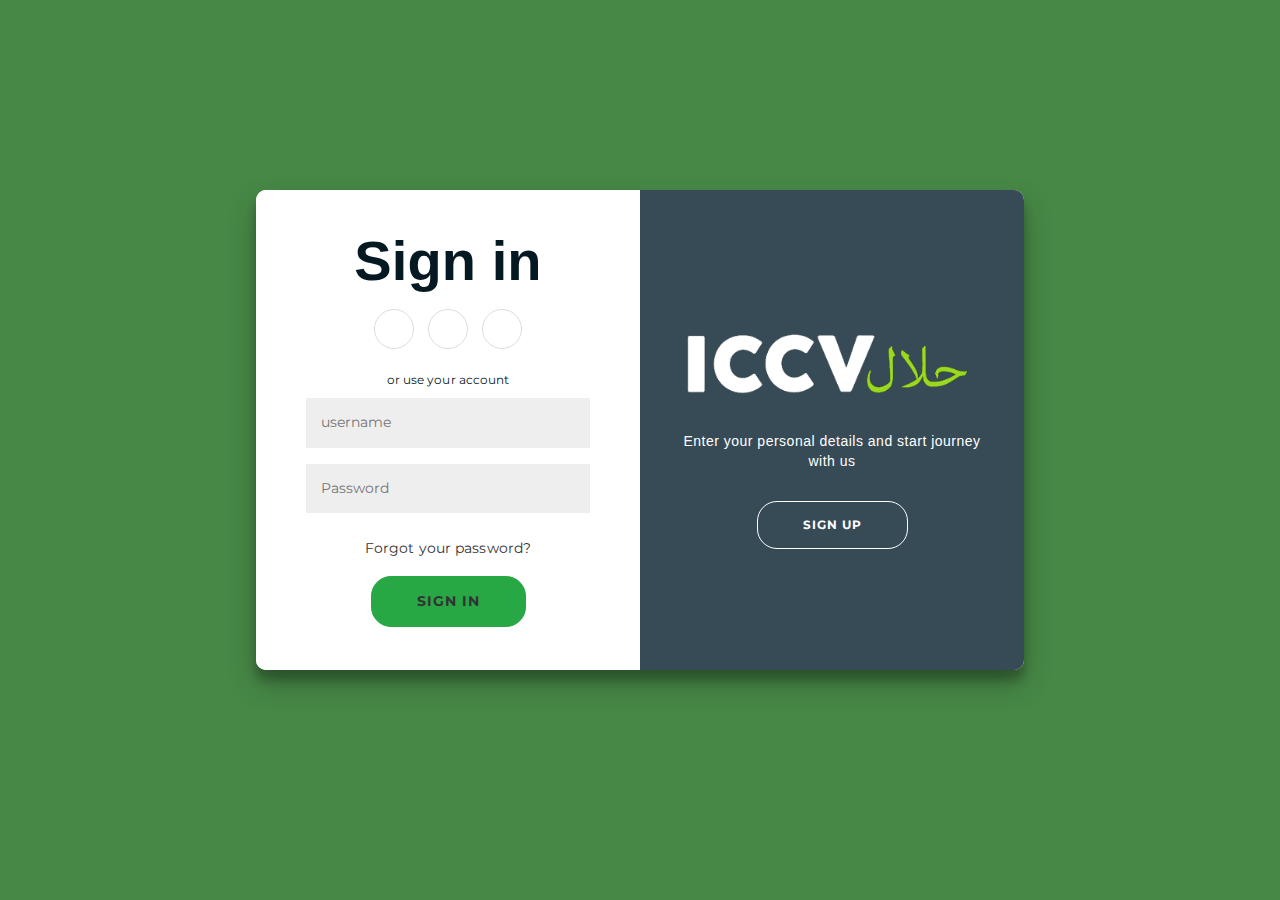
==== commit 668d6c9b: "updated" ====
--- a/index.html
+++ b/index.html
@@ -313,12 +313,7 @@
     </div>
     
     <footer>
-        <p>
-            Created with <i class="fa fa-heart"></i> by
-            <a target="_blank" href="https://florin-pop.com">Florin Pop</a>
-            - Read how I created this and how you can join the challenge
-            <a target="_blank" href="https://www.florin-pop.com/blog/2019/03/double-slider-sign-in-up-form/">here</a>.
-        </p>
+       
     </footer>
     <script>
         const signUpButton = document.getElementById('signUp');
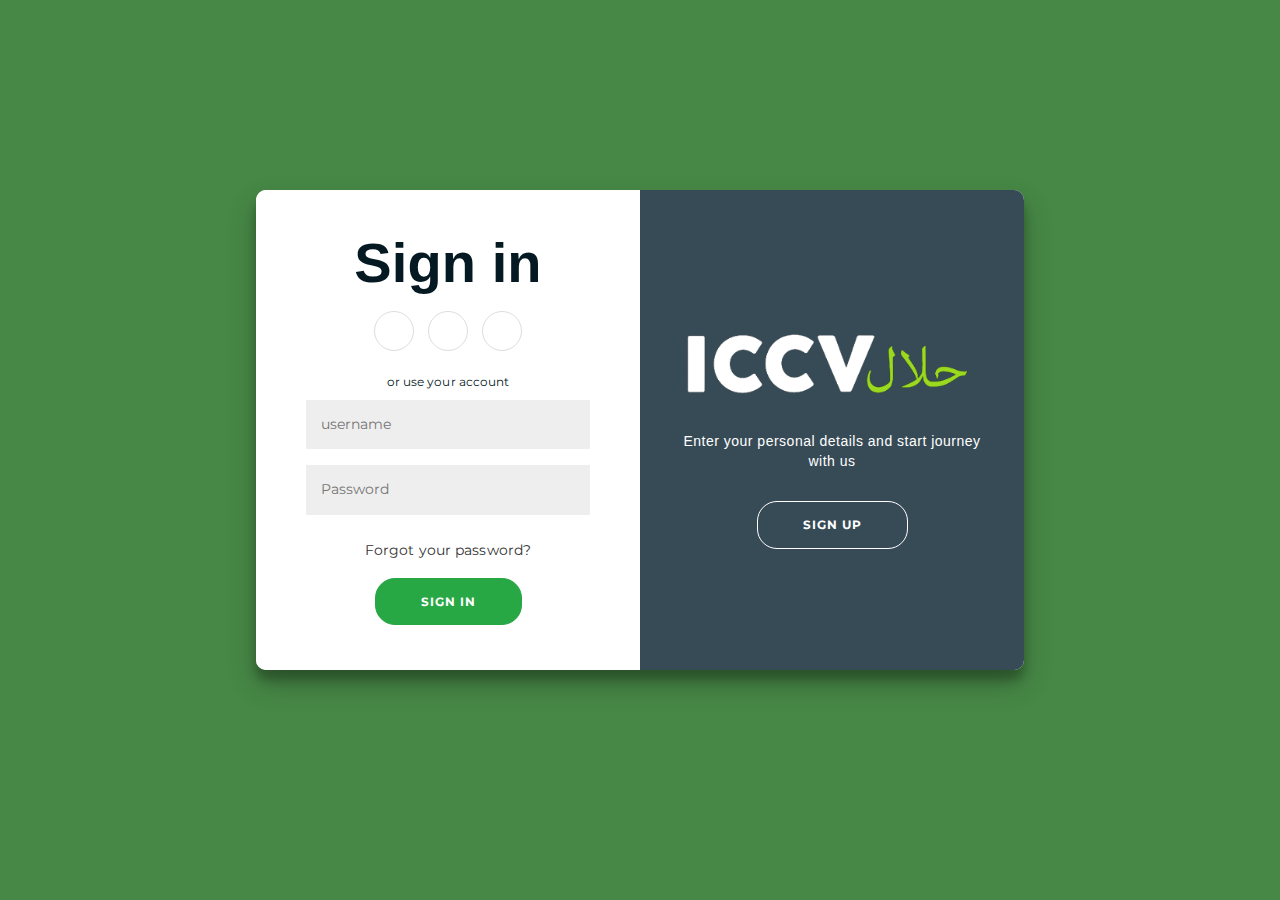
==== commit 7da8a4b6: "Updated" ====
--- a/index.html
+++ b/index.html
@@ -7,7 +7,6 @@
     <link rel="stylesheet" href="assets/bootstrap/css/bootstrap.min.css">
 	<link rel="stylesheet" href="assets/css/main.css">
 
-    <script src="https://code.jquery.com/jquery-3.6.1.min.js" integrity="sha256-o88AwQnZB+VDvE9tvIXrMQaPlFFSUTR+nldQm1LuPXQ=" crossorigin="anonymous" async defer></script>
     <title>Login</title>
     <style>
         
@@ -290,10 +289,10 @@
                     <a href="#" class="social"><i class="fab fa-linkedin-in"></i></a>
                 </div>
                 <span>or use your account</span>
-                <input type="text" placeholder="username" required />
-                <input type="password" placeholder="Password"  required/>
+                <input type="text" class="input1" placeholder="username" required="required" />
+                <input type="password" class="password" placeholder="Password"  required="required"/>
                 <a href="#">Forgot your password?</a>
-                <button class="btnLogin btn-success"><a href="./index1.html">Sign In</a></button>
+                <button type="submit"  class="btnLogin btn-success">Sign In</button>
             </form>
         </div>
         <div class="overlay-container">
@@ -315,6 +314,8 @@
     <footer>
        
     </footer>
+	<script src="https://code.jquery.com/jquery-3.6.1.min.js" integrity="sha256-o88AwQnZB+VDvE9tvIXrMQaPlFFSUTR+nldQm1LuPXQ=" crossorigin="anonymous"></script>
+
     <script>
         const signUpButton = document.getElementById('signUp');
 const signInButton = document.getElementById('signIn');
@@ -327,6 +328,31 @@
 signInButton.addEventListener('click', () => {
 	container.classList.remove("right-panel-active");
 });
+// $('.btnLogin').attr('disabled',true);
+// $('.input1').click(function(){
+// $('.btnLogin').attr('disabled',false);
+
+// });
+$(document).ready(function(){
+
+
+$('.btnLogin').click(function(){
+	$('.input1').attr('required',true);
+	$('.password').attr('required',true);
+	 console.log("sssss",$('.input1').val());
+	 console.log("password----"+$('.password').val());
+if($('.input1').val()==''){
+	console.log("insideeeee");
+}
+	else if( $('.password').val()==null){
+		console.log("empty password");
+	}
+else{
+	console.log("elseeee"+$('.input1').val()+"ghghghghghgh---"+$('.password').val())
+	 window.location.href="./index1.html";
+	}
+});
+});
     </script>
 </body>
 </html>